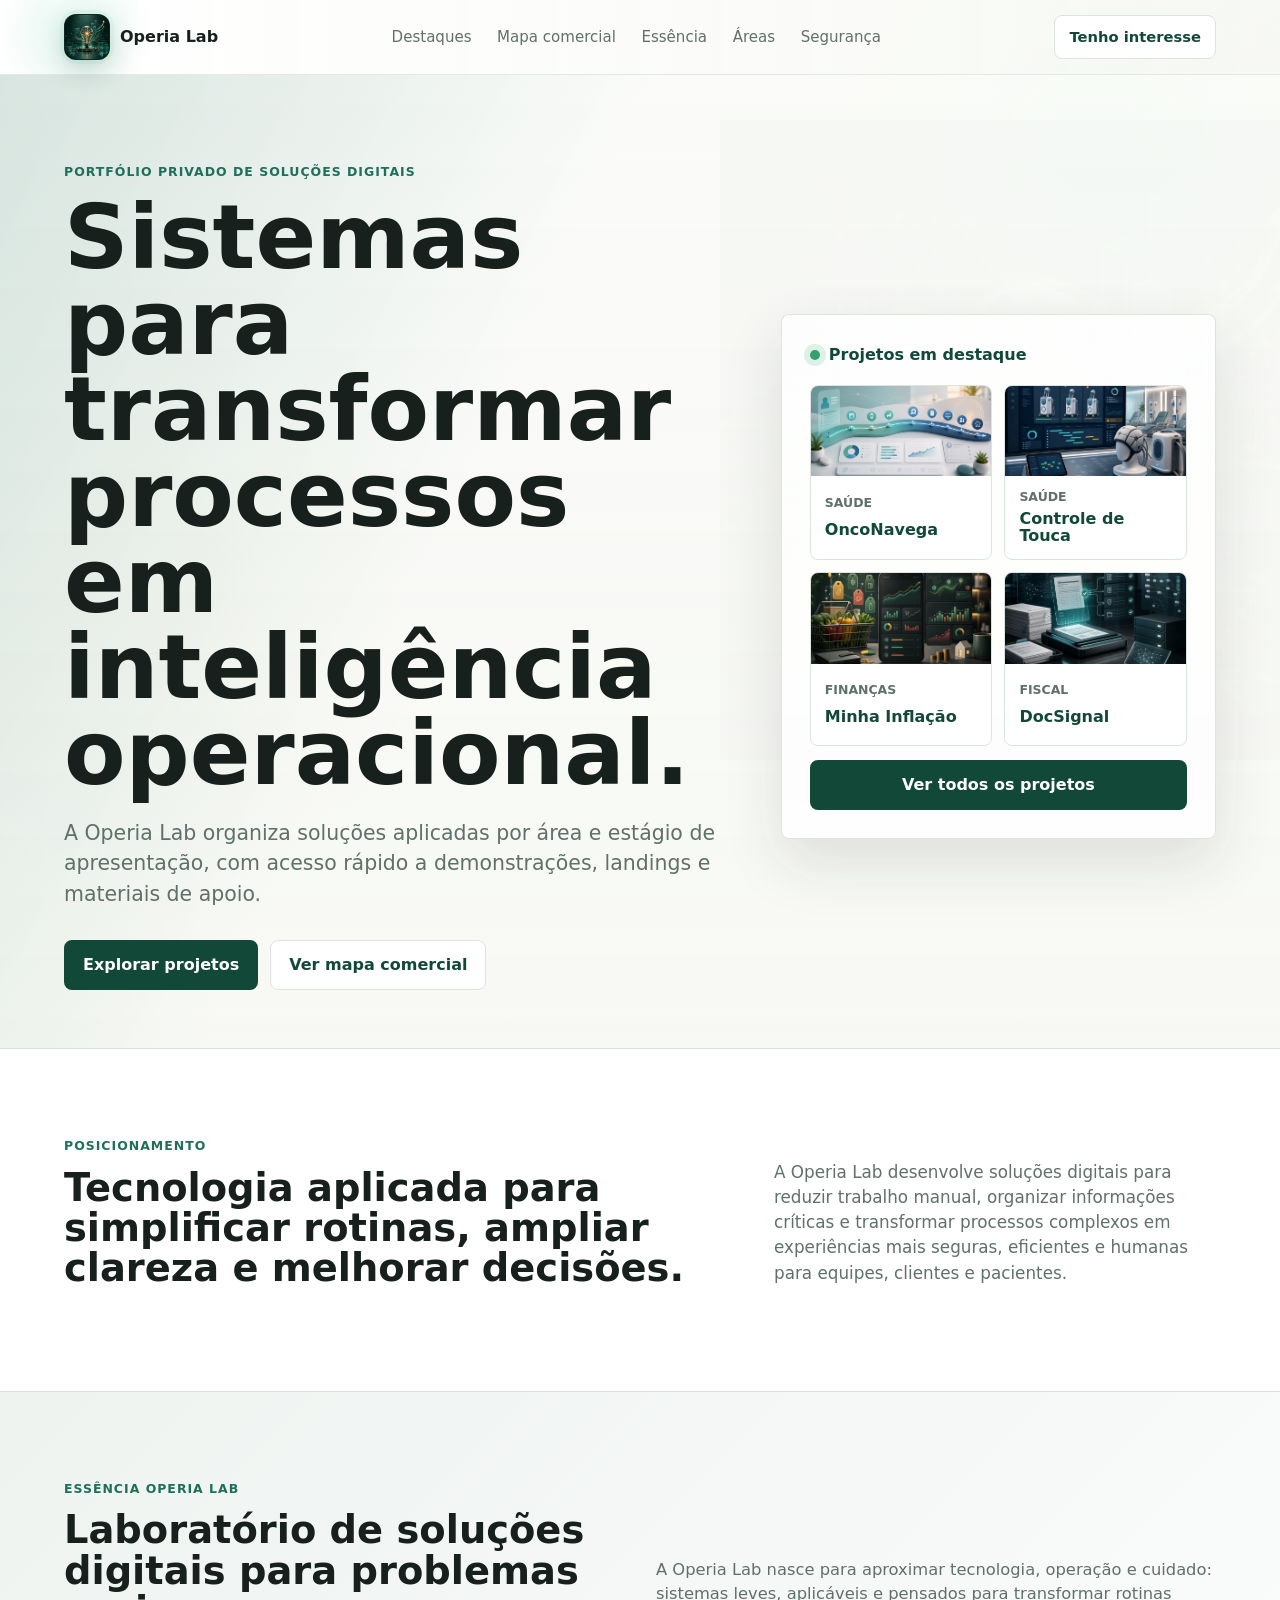
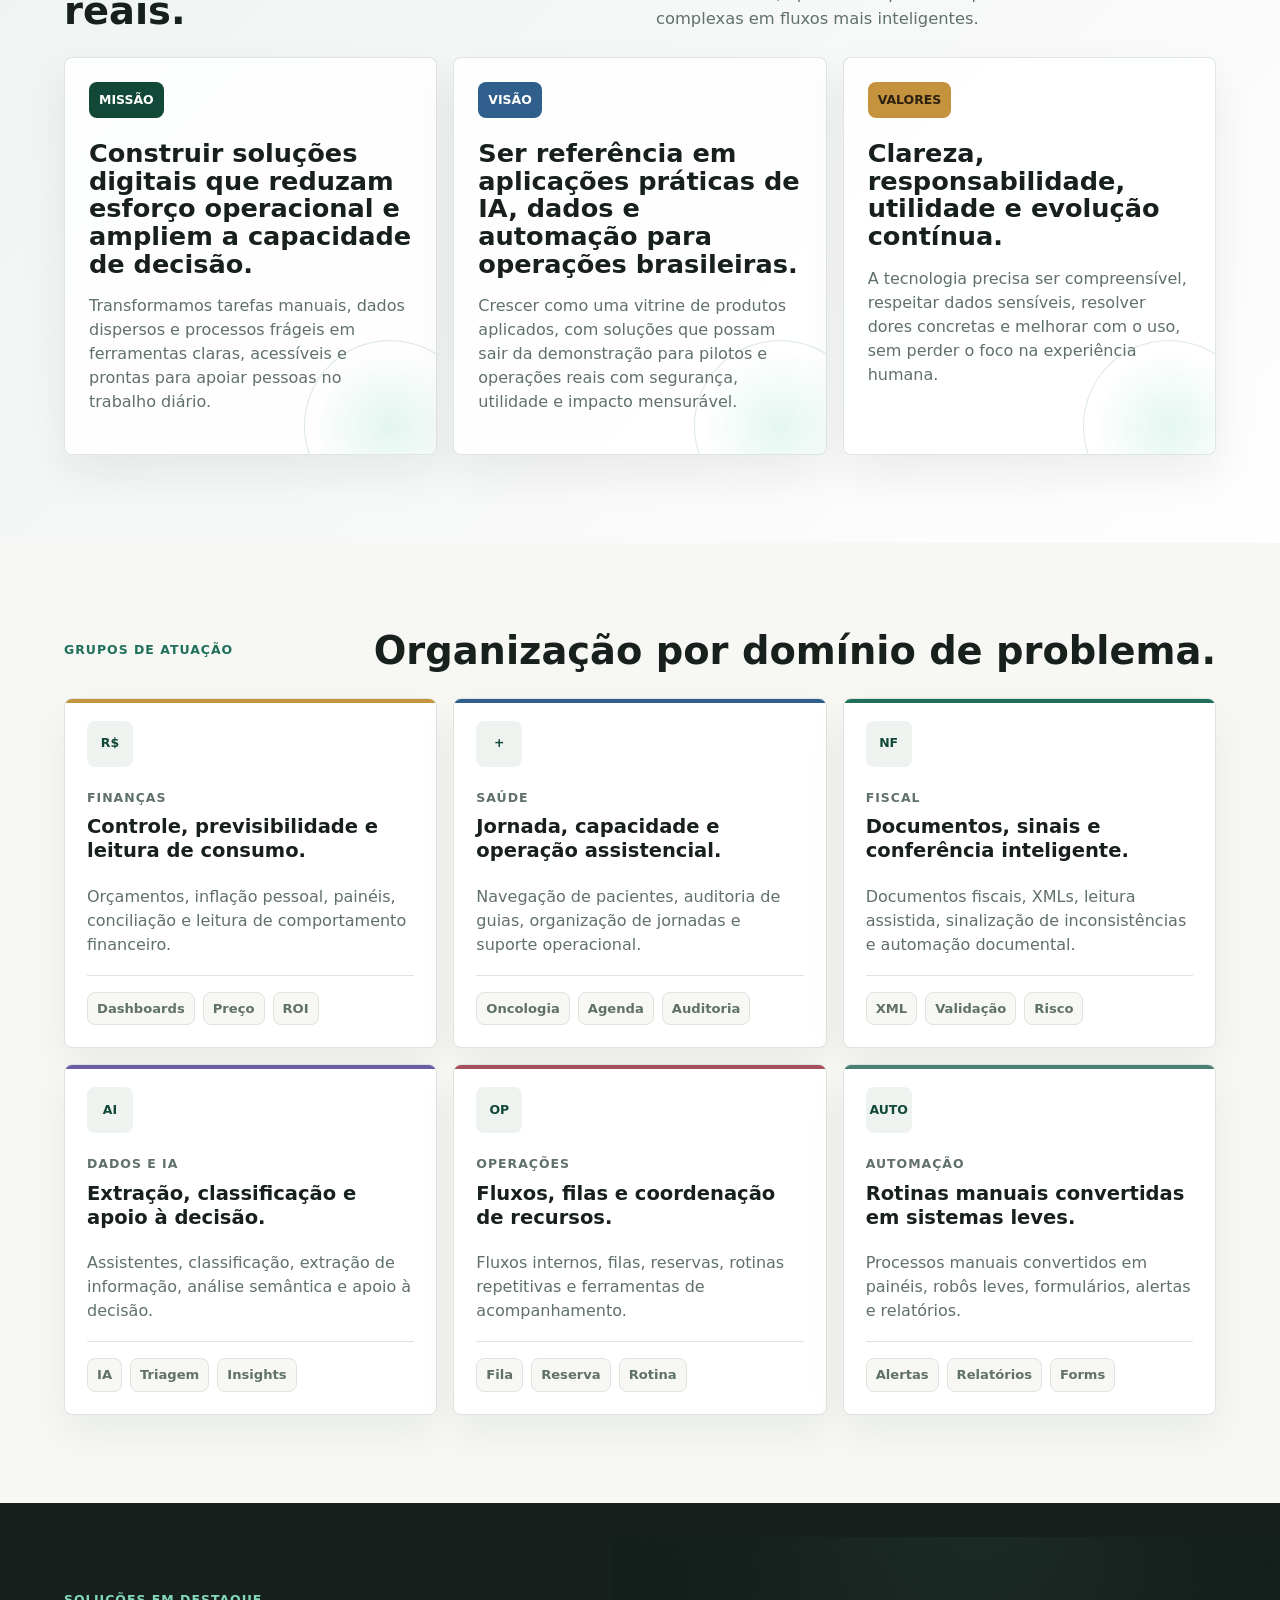
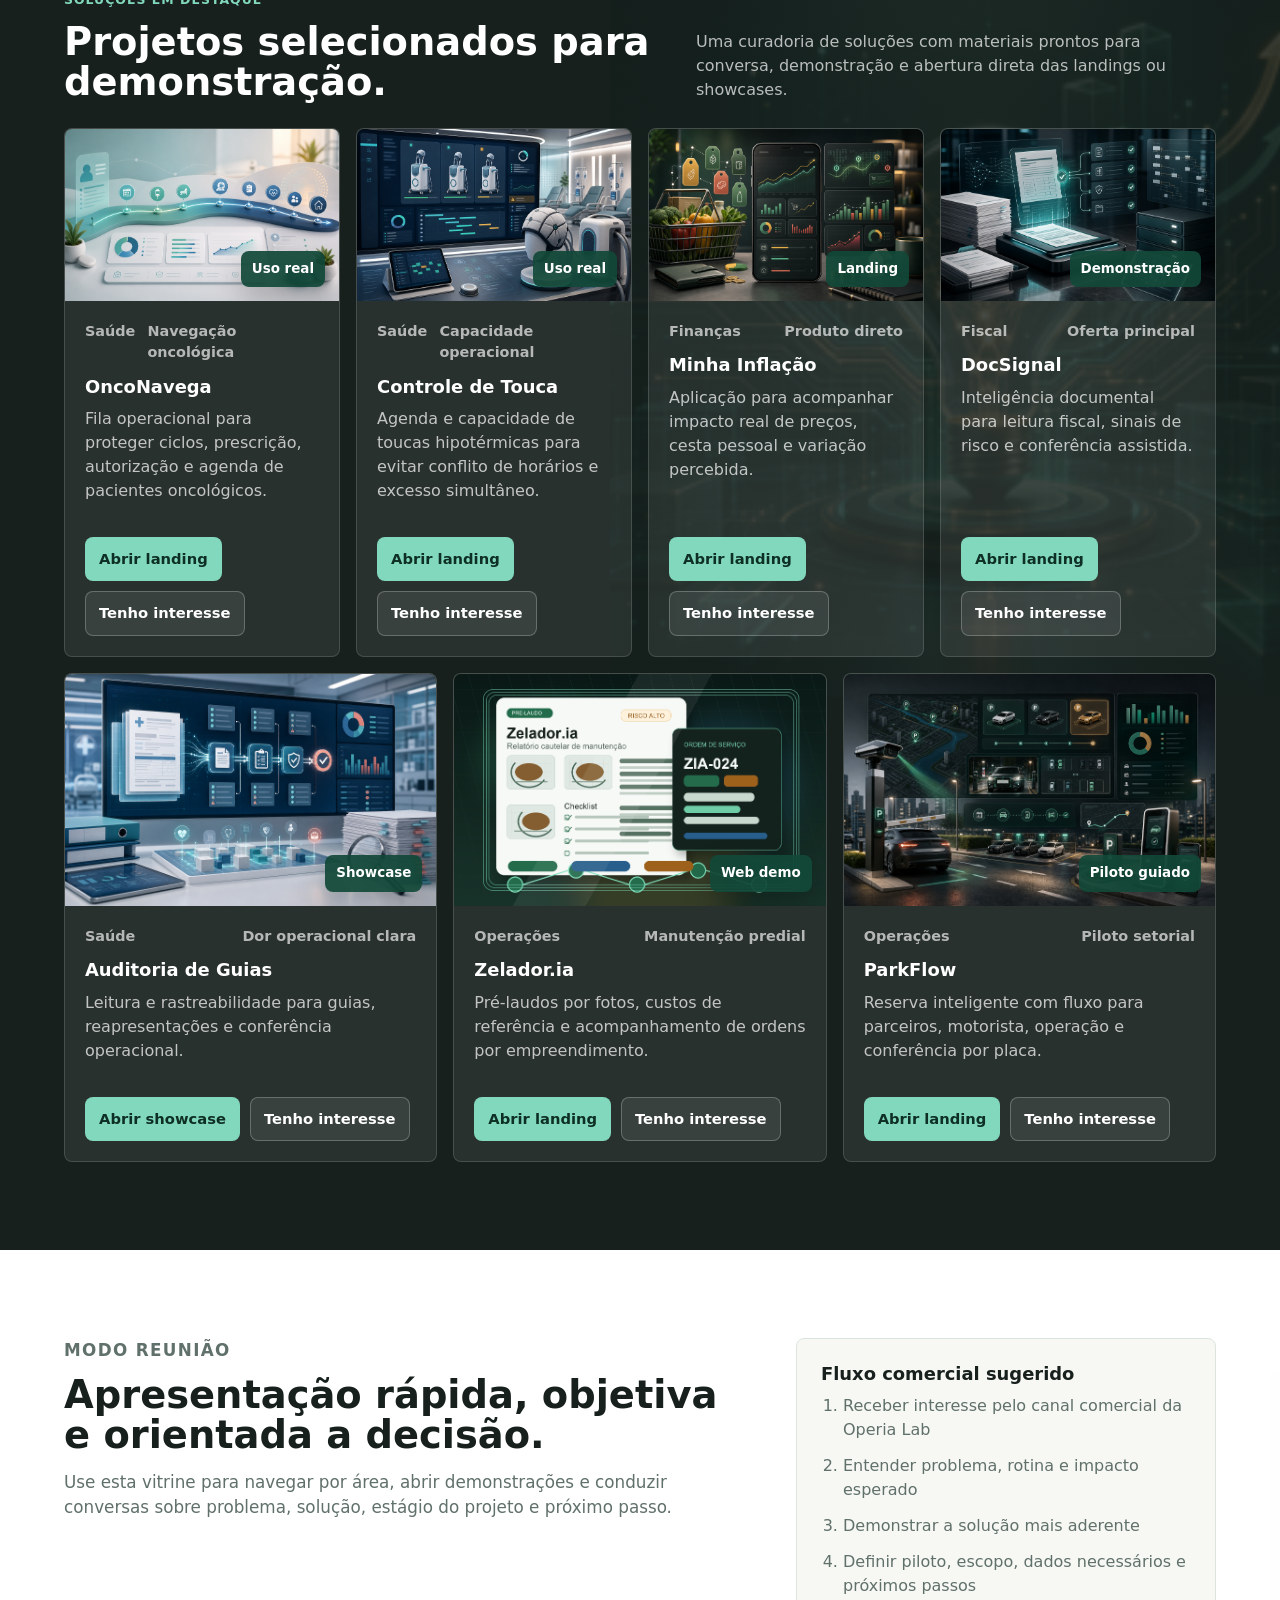
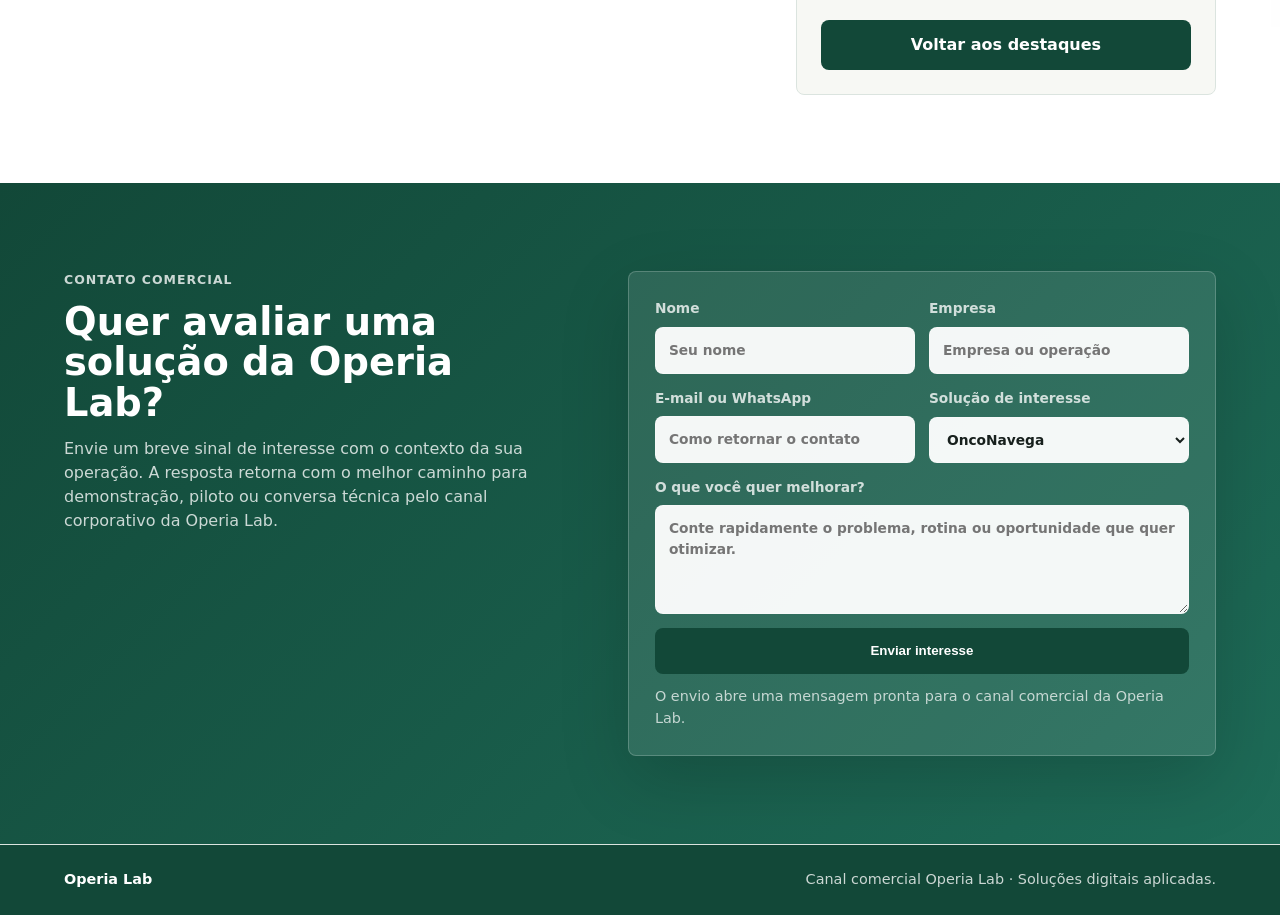
==== index.html @ 08da34cc "Adiciona mapa comercial de projetos" ====
<!doctype html>
<html lang="pt-BR">
  <head>
    <meta charset="utf-8">
    <meta name="viewport" content="width=device-width, initial-scale=1">
    <title>Operia Lab | Soluções digitais aplicadas</title>
    <meta
      name="description"
      content="Catálogo discreto de soluções digitais aplicadas a operações, dados, automação, finanças, saúde e fiscal."
    >
    <link rel="stylesheet" href="styles.css">
  </head>
  <body>
    <header class="site-header">
      <a class="brand" href="index.html#top" aria-label="Operia Lab">
        <span class="brand-mark">
          <img src="assets/operia-ai-lab-mark.png" alt="">
        </span>
        <span>Operia Lab</span>
      </a>
      <nav class="nav-links" aria-label="Navegação principal">
        <a href="index.html#vendaveis">Destaques</a>
        <a href="mapa-comercial.html">Mapa comercial</a>
        <a href="index.html#essencia">Essência</a>
        <a href="index.html#areas">Áreas</a>
        <a href="seguranca.html">Segurança</a>
      </nav>
      <a class="header-action" href="index.html#interesse">Tenho interesse</a>
    </header>

    <main id="top">
      <section class="hero">
        <div class="hero-copy">
          <p class="eyebrow">Portfólio privado de soluções digitais</p>
          <h1>Sistemas para transformar processos em inteligência operacional.</h1>
          <p class="hero-text">
            A Operia Lab organiza soluções aplicadas por área e estágio de apresentação,
            com acesso rápido a demonstrações, landings e materiais de apoio.
          </p>
          <div class="hero-actions">
            <a class="button primary" href="index.html#vendaveis">Explorar projetos</a>
            <a class="button secondary" href="mapa-comercial.html">Ver mapa comercial</a>
          </div>
        </div>

        <div class="hero-panel project-entry-panel" aria-label="Projetos em destaque">
          <div class="signal-card live">
            <span class="status-dot"></span>
            <span>Projetos em destaque</span>
          </div>
          <div class="hero-project-grid">
            <a class="hero-project-card" href="onconavega.html">
              <img src="assets/cover-navegacao.png" alt="">
              <span>Saúde</span>
              <strong>OncoNavega</strong>
            </a>
            <a class="hero-project-card" href="controle-touca.html">
              <img src="assets/cover-touca-paxman.png" alt="">
              <span>Saúde</span>
              <strong>Controle de Touca</strong>
            </a>
            <a class="hero-project-card" href="minha-inflacao/index.html">
              <img src="assets/cover-minha-inflacao.png" alt="">
              <span>Finanças</span>
              <strong>Minha Inflação</strong>
            </a>
            <a class="hero-project-card" href="docsignal/docsignal_landing.html">
              <img src="assets/cover-docsignal.png" alt="">
              <span>Fiscal</span>
              <strong>DocSignal</strong>
            </a>
          </div>
          <a class="button primary full hero-panel-action" href="index.html#vendaveis">Ver todos os projetos</a>
        </div>
      </section>

      <section class="section intro-band">
        <div>
          <p class="section-kicker">Posicionamento</p>
          <h2>Tecnologia aplicada para simplificar rotinas, ampliar clareza e melhorar decisões.</h2>
        </div>
        <p>
          A Operia Lab desenvolve soluções digitais para reduzir trabalho manual, organizar informações críticas
          e transformar processos complexos em experiências mais seguras, eficientes e humanas para equipes,
          clientes e pacientes.
        </p>
      </section>

      <section id="essencia" class="section essence-section">
        <div class="section-heading essence-heading">
          <div>
            <p class="section-kicker">Essência Operia Lab</p>
            <h2>Laboratório de soluções digitais para problemas reais.</h2>
          </div>
          <p>
            A Operia Lab nasce para aproximar tecnologia, operação e cuidado: sistemas leves,
            aplicáveis e pensados para transformar rotinas complexas em fluxos mais inteligentes.
          </p>
        </div>
        <div class="essence-grid">
          <article class="essence-card mission">
            <span>Missão</span>
            <h3>Construir soluções digitais que reduzam esforço operacional e ampliem a capacidade de decisão.</h3>
            <p>
              Transformamos tarefas manuais, dados dispersos e processos frágeis em ferramentas claras,
              acessíveis e prontas para apoiar pessoas no trabalho diário.
            </p>
          </article>
          <article class="essence-card vision">
            <span>Visão</span>
            <h3>Ser referência em aplicações práticas de IA, dados e automação para operações brasileiras.</h3>
            <p>
              Crescer como uma vitrine de produtos aplicados, com soluções que possam sair da demonstração
              para pilotos e operações reais com segurança, utilidade e impacto mensurável.
            </p>
          </article>
          <article class="essence-card values">
            <span>Valores</span>
            <h3>Clareza, responsabilidade, utilidade e evolução contínua.</h3>
            <p>
              A tecnologia precisa ser compreensível, respeitar dados sensíveis, resolver dores concretas
              e melhorar com o uso, sem perder o foco na experiência humana.
            </p>
          </article>
        </div>
      </section>

      <section id="areas" class="section">
        <div class="section-heading">
          <p class="section-kicker">Grupos de atuação</p>
          <h2>Organização por domínio de problema.</h2>
        </div>
        <div class="area-grid">
          <article class="area-card finance">
            <span class="area-icon">R$</span>
            <div class="area-copy">
              <p class="area-label">Finanças</p>
              <h3>Controle, previsibilidade e leitura de consumo.</h3>
            </div>
            <p>Orçamentos, inflação pessoal, painéis, conciliação e leitura de comportamento financeiro.</p>
            <div class="area-tags">
              <span>Dashboards</span>
              <span>Preço</span>
              <span>ROI</span>
            </div>
          </article>
          <article class="area-card health">
            <span class="area-icon">+</span>
            <div class="area-copy">
              <p class="area-label">Saúde</p>
              <h3>Jornada, capacidade e operação assistencial.</h3>
            </div>
            <p>Navegação de pacientes, auditoria de guias, organização de jornadas e suporte operacional.</p>
            <div class="area-tags">
              <span>Oncologia</span>
              <span>Agenda</span>
              <span>Auditoria</span>
            </div>
          </article>
          <article class="area-card fiscal">
            <span class="area-icon">NF</span>
            <div class="area-copy">
              <p class="area-label">Fiscal</p>
              <h3>Documentos, sinais e conferência inteligente.</h3>
            </div>
            <p>Documentos fiscais, XMLs, leitura assistida, sinalização de inconsistências e automação documental.</p>
            <div class="area-tags">
              <span>XML</span>
              <span>Validação</span>
              <span>Risco</span>
            </div>
          </article>
          <article class="area-card data">
            <span class="area-icon">AI</span>
            <div class="area-copy">
              <p class="area-label">Dados e IA</p>
              <h3>Extração, classificação e apoio à decisão.</h3>
            </div>
            <p>Assistentes, classificação, extração de informação, análise semântica e apoio à decisão.</p>
            <div class="area-tags">
              <span>IA</span>
              <span>Triagem</span>
              <span>Insights</span>
            </div>
          </article>
          <article class="area-card ops">
            <span class="area-icon">OP</span>
            <div class="area-copy">
              <p class="area-label">Operações</p>
              <h3>Fluxos, filas e coordenação de recursos.</h3>
            </div>
            <p>Fluxos internos, filas, reservas, rotinas repetitivas e ferramentas de acompanhamento.</p>
            <div class="area-tags">
              <span>Fila</span>
              <span>Reserva</span>
              <span>Rotina</span>
            </div>
          </article>
          <article class="area-card automation">
            <span class="area-icon">AUTO</span>
            <div class="area-copy">
              <p class="area-label">Automação</p>
              <h3>Rotinas manuais convertidas em sistemas leves.</h3>
            </div>
            <p>Processos manuais convertidos em painéis, robôs leves, formulários, alertas e relatórios.</p>
            <div class="area-tags">
              <span>Alertas</span>
              <span>Relatórios</span>
              <span>Forms</span>
            </div>
          </article>
        </div>
      </section>

      <section id="vendaveis" class="section sales-section">
        <div class="section-heading sales-heading">
          <div>
            <p class="section-kicker">Soluções em destaque</p>
            <h2>Projetos selecionados para demonstração.</h2>
          </div>
          <p>
            Uma curadoria de soluções com materiais prontos para conversa, demonstração
            e abertura direta das landings ou showcases.
          </p>
        </div>

        <div class="sales-grid">
          <article class="sales-card featured">
            <a class="sales-cover" href="onconavega.html">
              <img src="assets/cover-navegacao.png" alt="Capa tecnológica do projeto OncoNavega">
              <span class="status-badge">Uso real</span>
            </a>
            <div class="sales-body">
              <div class="card-meta">
                <span>Saúde</span>
                <span>Navegação oncológica</span>
              </div>
              <h3>OncoNavega</h3>
              <p>Fila operacional para proteger ciclos, prescrição, autorização e agenda de pacientes oncológicos.</p>
              <div class="sales-actions">
                <a class="button primary" href="onconavega.html">Abrir landing</a>
                <a class="button secondary" href="index.html#interesse" data-interest-link="OncoNavega">Tenho interesse</a>
              </div>
            </div>
          </article>

          <article class="sales-card featured">
            <a class="sales-cover" href="controle-touca.html">
              <img src="assets/cover-touca-paxman.png" alt="Capa tecnológica do controle de touca hipotérmica">
              <span class="status-badge">Uso real</span>
            </a>
            <div class="sales-body">
              <div class="card-meta">
                <span>Saúde</span>
                <span>Capacidade operacional</span>
              </div>
              <h3>Controle de Touca</h3>
              <p>Agenda e capacidade de toucas hipotérmicas para evitar conflito de horários e excesso simultâneo.</p>
              <div class="sales-actions">
                <a class="button primary" href="controle-touca.html">Abrir landing</a>
                <a class="button secondary" href="index.html#interesse" data-interest-link="Controle de Touca">Tenho interesse</a>
              </div>
            </div>
          </article>

          <article class="sales-card">
            <a class="sales-cover" href="minha-inflacao/index.html">
              <img src="assets/cover-minha-inflacao.png" alt="Capa tecnológica do projeto Minha Inflação">
              <span class="status-badge">Landing</span>
            </a>
            <div class="sales-body">
              <div class="card-meta">
                <span>Finanças</span>
                <span>Produto direto</span>
              </div>
              <h3>Minha Inflação</h3>
              <p>Aplicação para acompanhar impacto real de preços, cesta pessoal e variação percebida.</p>
              <div class="sales-actions">
                <a class="button primary" href="minha-inflacao/index.html">Abrir landing</a>
                <a class="button secondary" href="index.html#interesse" data-interest-link="Minha Inflação">Tenho interesse</a>
              </div>
            </div>
          </article>

          <article class="sales-card">
            <a class="sales-cover" href="docsignal/docsignal_landing.html">
              <img src="assets/cover-docsignal.png" alt="Capa tecnológica do projeto DocSignal">
              <span class="status-badge">Demonstração</span>
            </a>
            <div class="sales-body">
              <div class="card-meta">
                <span>Fiscal</span>
                <span>Oferta principal</span>
              </div>
              <h3>DocSignal</h3>
              <p>Inteligência documental para leitura fiscal, sinais de risco e conferência assistida.</p>
              <div class="sales-actions">
                <a class="button primary" href="docsignal/docsignal_landing.html">Abrir landing</a>
                <a class="button secondary" href="index.html#interesse" data-interest-link="DocSignal">Tenho interesse</a>
              </div>
            </div>
          </article>

          <article class="sales-card">
            <a class="sales-cover" href="auditoria-guias/index.html">
              <img src="assets/cover-auditoria.png" alt="Capa tecnológica do projeto Auditoria de Guias">
              <span class="status-badge">Showcase</span>
            </a>
            <div class="sales-body">
              <div class="card-meta">
                <span>Saúde</span>
                <span>Dor operacional clara</span>
              </div>
              <h3>Auditoria de Guias</h3>
              <p>Leitura e rastreabilidade para guias, reapresentações e conferência operacional.</p>
              <div class="sales-actions">
                <a class="button primary" href="auditoria-guias/index.html">Abrir showcase</a>
                <a class="button secondary" href="index.html#interesse" data-interest-link="Auditoria de Guias">Tenho interesse</a>
              </div>
            </div>
          </article>

          <article class="sales-card">
            <a class="sales-cover" href="zelador-ia/index.html">
              <img src="assets/cover-zelador-ia.png" alt="Capa tecnológica do projeto Zelador.ia">
              <span class="status-badge">Web demo</span>
            </a>
            <div class="sales-body">
              <div class="card-meta">
                <span>Operações</span>
                <span>Manutenção predial</span>
              </div>
              <h3>Zelador.ia</h3>
              <p>Pré-laudos por fotos, custos de referência e acompanhamento de ordens por empreendimento.</p>
              <div class="sales-actions">
                <a class="button primary" href="zelador-ia/index.html">Abrir landing</a>
                <a class="button secondary" href="index.html#interesse" data-interest-link="Zelador.ia">Tenho interesse</a>
              </div>
            </div>
          </article>

          <article class="sales-card">
            <a class="sales-cover" href="parkflow/parkflow_home.html">
              <img src="assets/cover-parkflow.png" alt="Capa tecnológica do projeto ParkFlow">
              <span class="status-badge">Piloto guiado</span>
            </a>
            <div class="sales-body">
              <div class="card-meta">
                <span>Operações</span>
                <span>Piloto setorial</span>
              </div>
              <h3>ParkFlow</h3>
              <p>Reserva inteligente com fluxo para parceiros, motorista, operação e conferência por placa.</p>
              <div class="sales-actions">
                <a class="button primary" href="parkflow/parkflow_home.html">Abrir landing</a>
                <a class="button secondary" href="index.html#interesse" data-interest-link="ParkFlow">Tenho interesse</a>
              </div>
            </div>
          </article>

        </div>
      </section>

      <section id="reuniao" class="section meeting-section">
        <div class="meeting-copy">
          <p class="section-kicker">Modo reunião</p>
          <h2>Apresentação rápida, objetiva e orientada a decisão.</h2>
          <p>
            Use esta vitrine para navegar por área, abrir demonstrações e conduzir conversas sobre problema,
            solução, estágio do projeto e próximo passo.
          </p>
        </div>
        <div class="meeting-panel">
          <h3>Fluxo comercial sugerido</h3>
          <ol>
            <li>Receber interesse pelo canal comercial da Operia Lab</li>
            <li>Entender problema, rotina e impacto esperado</li>
            <li>Demonstrar a solução mais aderente</li>
            <li>Definir piloto, escopo, dados necessários e próximos passos</li>
          </ol>
          <a class="button primary full" href="index.html#vendaveis">
            Voltar aos destaques
          </a>
        </div>
      </section>

      <section id="interesse" class="section interest-section">
        <div class="interest-copy">
          <p class="section-kicker">Contato comercial</p>
          <h2>Quer avaliar uma solução da Operia Lab?</h2>
          <p>
            Envie um breve sinal de interesse com o contexto da sua operação. A resposta retorna com o melhor caminho
            para demonstração, piloto ou conversa técnica pelo canal corporativo da Operia Lab.
          </p>
        </div>
        <form class="interest-form" id="interestForm">
          <label>
            Nome
            <input type="text" name="name" autocomplete="name" placeholder="Seu nome" required>
          </label>
          <label>
            Empresa
            <input type="text" name="company" autocomplete="organization" placeholder="Empresa ou operação">
          </label>
          <label>
            E-mail ou WhatsApp
            <input type="text" name="contact" autocomplete="email" placeholder="Como retornar o contato" required>
          </label>
          <label>
            Solução de interesse
            <select name="solution" id="interestSolution">
              <option>OncoNavega</option>
              <option>Controle de Touca</option>
              <option>Minha Inflação</option>
              <option>DocSignal</option>
              <option>Auditoria de Guias</option>
              <option>Zelador.ia</option>
              <option>ParkFlow</option>
              <option>Quero entender o portfólio</option>
            </select>
          </label>
          <label class="full-field">
            O que você quer melhorar?
            <textarea name="message" rows="4" placeholder="Conte rapidamente o problema, rotina ou oportunidade que quer otimizar."></textarea>
          </label>
          <button class="button primary full" type="submit">Enviar interesse</button>
          <p class="form-note" id="interestStatus">O envio abre uma mensagem pronta para o canal comercial da Operia Lab.</p>
        </form>
      </section>
    </main>

    <footer class="site-footer">
      <span>Operia Lab</span>
      <span>Canal comercial Operia Lab · Soluções digitais aplicadas.</span>
    </footer>

    <script src="app.js"></script>
  </body>
</html>
---- styles.css ----
:root {
  color-scheme: light;
  --ink: #17201d;
  --muted: #60706a;
  --line: #dbe4df;
  --paper: #f7f8f4;
  --white: #ffffff;
  --mist: #eef3f0;
  --green: #1f6f5b;
  --green-dark: #124838;
  --gold: #c5923d;
  --blue: #315f8d;
  --rose: #a5505a;
  --shadow: 0 24px 60px rgba(23, 32, 29, 0.12);
}

* {
  box-sizing: border-box;
}

html {
  scroll-behavior: smooth;
}

body {
  margin: 0;
  background:
    linear-gradient(rgba(247, 248, 244, 0.9), rgba(247, 248, 244, 0.93)),
    url("assets/operia-ai-lab-mark.png") top 120px right -80px / min(56vw, 640px) auto no-repeat fixed,
    var(--paper);
  color: var(--ink);
  font-family: Inter, ui-sans-serif, system-ui, -apple-system, BlinkMacSystemFont, "Segoe UI", sans-serif;
  line-height: 1.5;
}

body::before {
  position: fixed;
  inset: 0;
  z-index: -1;
  pointer-events: none;
  background:
    radial-gradient(circle at 86% 18%, rgba(130, 216, 189, 0.2), transparent 260px),
    radial-gradient(circle at 12% 68%, rgba(197, 146, 61, 0.12), transparent 280px);
  content: "";
}

a {
  color: inherit;
  text-decoration: none;
}

img {
  display: block;
  max-width: 100%;
}

.site-header {
  position: sticky;
  top: 0;
  z-index: 10;
  display: flex;
  align-items: center;
  justify-content: space-between;
  gap: 20px;
  min-height: 72px;
  padding: 14px clamp(18px, 5vw, 64px);
  border-bottom: 1px solid rgba(219, 228, 223, 0.78);
  background:
    radial-gradient(circle at 74px 34px, rgba(130, 216, 189, 0.22), transparent 78px),
    linear-gradient(90deg, rgba(255, 255, 255, 0.96), rgba(247, 248, 244, 0.9));
  backdrop-filter: blur(18px);
}

.brand {
  display: inline-flex;
  align-items: center;
  gap: 10px;
  font-weight: 800;
  letter-spacing: 0;
}

.brand-mark {
  display: grid;
  width: 46px;
  height: 46px;
  overflow: hidden;
  place-items: center;
  border: 1px solid rgba(31, 111, 91, 0.22);
  border-radius: 12px;
  background: #0d1513;
  box-shadow: 0 10px 26px rgba(18, 72, 56, 0.2), 0 0 0 4px rgba(130, 216, 189, 0.12);
}

.brand-mark img {
  width: 100%;
  height: 100%;
  object-fit: cover;
}

.nav-links {
  display: flex;
  align-items: center;
  gap: clamp(14px, 2vw, 26px);
  color: var(--muted);
  font-size: 0.94rem;
}

.nav-links a:hover,
.header-action:hover,
.card-footer a:hover,
.sales-actions a:hover {
  color: var(--green);
}

.header-action {
  padding: 10px 14px;
  border: 1px solid var(--line);
  border-radius: 8px;
  background: var(--white);
  color: var(--green-dark);
  font-size: 0.92rem;
  font-weight: 700;
}

.hero {
  display: grid;
  grid-template-columns: minmax(0, 1.08fr) minmax(320px, 0.72fr);
  gap: clamp(28px, 5vw, 72px);
  align-items: center;
  min-height: calc(100vh - 72px);
  padding: clamp(46px, 8vw, 88px) clamp(18px, 5vw, 64px) clamp(34px, 5vw, 58px);
  background:
    linear-gradient(115deg, rgba(31, 111, 91, 0.16), transparent 38%),
    linear-gradient(180deg, rgba(251, 252, 249, 0.84) 0%, rgba(247, 248, 244, 0.9) 100%);
}

.eyebrow,
.section-kicker {
  margin: 0 0 12px;
  color: var(--green);
  font-size: 0.78rem;
  font-weight: 850;
  letter-spacing: 0.08em;
  text-transform: uppercase;
}

h1,
h2,
h3,
p {
  margin-top: 0;
}

h1 {
  max-width: 920px;
  margin-bottom: 22px;
  font-size: clamp(2.8rem, 7vw, 6.4rem);
  line-height: 0.96;
  letter-spacing: 0;
}

h2 {
  margin-bottom: 14px;
  font-size: clamp(1.75rem, 3vw, 3.1rem);
  line-height: 1.05;
  letter-spacing: 0;
}

h3 {
  margin-bottom: 10px;
  font-size: 1.12rem;
  line-height: 1.2;
}

.hero-text {
  max-width: 720px;
  color: var(--muted);
  font-size: clamp(1.05rem, 1.6vw, 1.35rem);
}

.hero-actions {
  display: flex;
  flex-wrap: wrap;
  gap: 12px;
  margin-top: 30px;
}

.button {
  display: inline-flex;
  align-items: center;
  justify-content: center;
  min-height: 46px;
  padding: 12px 18px;
  border-radius: 8px;
  border: 1px solid transparent;
  font-weight: 800;
}

.button.primary {
  background: var(--green-dark);
  color: var(--white);
}

.button.secondary {
  border-color: var(--line);
  background: var(--white);
  color: var(--green-dark);
}

.button.full {
  width: 100%;
}

.hero-panel {
  padding: clamp(18px, 3vw, 28px);
  border: 1px solid rgba(219, 228, 223, 0.95);
  border-radius: 8px;
  background: rgba(255, 255, 255, 0.78);
  box-shadow: var(--shadow);
}

.signal-card {
  display: flex;
  align-items: center;
  gap: 9px;
  margin-bottom: 18px;
  color: var(--green-dark);
  font-weight: 800;
}

.status-dot {
  width: 10px;
  height: 10px;
  border-radius: 999px;
  background: #32a06f;
  box-shadow: 0 0 0 6px rgba(50, 160, 111, 0.16);
}

.metric-grid {
  display: grid;
  grid-template-columns: repeat(2, minmax(0, 1fr));
  gap: 12px;
}

.hero-project-grid {
  display: grid;
  grid-template-columns: repeat(2, minmax(0, 1fr));
  gap: 12px;
}

.hero-project-card {
  display: grid;
  overflow: hidden;
  min-height: 174px;
  border: 1px solid var(--line);
  border-radius: 8px;
  background: var(--white);
  transition: transform 180ms ease, box-shadow 180ms ease;
}

.hero-project-card:hover {
  transform: translateY(-2px);
  box-shadow: 0 16px 34px rgba(23, 32, 29, 0.12);
}

.hero-project-card img {
  width: 100%;
  aspect-ratio: 16 / 8;
  object-fit: cover;
}

.hero-project-card span {
  margin: 12px 14px 3px;
  color: var(--muted);
  font-size: 0.78rem;
  font-weight: 850;
  text-transform: uppercase;
}

.hero-project-card strong {
  margin: 0 14px 14px;
  color: var(--green-dark);
  font-size: 1rem;
  line-height: 1.12;
}

.hero-panel-action {
  margin-top: 14px;
}

.metric-grid article {
  min-height: 118px;
  padding: 18px;
  border: 1px solid var(--line);
  border-radius: 8px;
  background: var(--white);
}

.metric-grid strong {
  display: block;
  margin-bottom: 8px;
  color: var(--green-dark);
  font-size: 2rem;
  line-height: 1;
}

.metric-grid span,
.workflow span,
.card-meta,
.card-footer,
.site-footer {
  color: var(--muted);
  font-size: 0.9rem;
}

.workflow {
  display: grid;
  grid-template-columns: repeat(4, minmax(0, 1fr));
  gap: 8px;
  margin-top: 18px;
}

.workflow span {
  display: grid;
  min-height: 44px;
  place-items: center;
  border-radius: 8px;
  background: var(--mist);
  text-align: center;
  font-weight: 750;
}

.section {
  padding: clamp(48px, 7vw, 88px) clamp(18px, 5vw, 64px);
}

.intro-band {
  display: grid;
  grid-template-columns: minmax(0, 0.95fr) minmax(280px, 0.65fr);
  gap: clamp(22px, 5vw, 64px);
  align-items: end;
  border-top: 1px solid var(--line);
  border-bottom: 1px solid var(--line);
  background: rgba(255, 255, 255, 0.92);
}

.intro-band p:last-child,
.meeting-copy p {
  color: var(--muted);
  font-size: 1.05rem;
}

.essence-section {
  background:
    linear-gradient(135deg, rgba(238, 243, 240, 0.94), rgba(255, 255, 255, 0.94)),
    var(--mist);
}

.essence-heading {
  align-items: start;
}

.essence-heading p:last-child {
  max-width: 560px;
  margin-bottom: 0;
  color: var(--muted);
  font-size: 1.02rem;
}

.essence-grid {
  display: grid;
  grid-template-columns: repeat(3, minmax(0, 1fr));
  gap: 16px;
}

.essence-card {
  position: relative;
  min-height: 330px;
  overflow: hidden;
  padding: 24px;
  border: 1px solid rgba(219, 228, 223, 0.9);
  border-radius: 8px;
  background: rgba(255, 255, 255, 0.86);
  box-shadow: 0 18px 44px rgba(23, 32, 29, 0.07);
}

.essence-card::after {
  position: absolute;
  right: -40px;
  bottom: -58px;
  width: 170px;
  height: 170px;
  border: 1px solid rgba(31, 111, 91, 0.16);
  border-radius: 999px;
  background: radial-gradient(circle, rgba(130, 216, 189, 0.22), transparent 62%);
  content: "";
}

.essence-card span {
  display: inline-flex;
  min-height: 36px;
  align-items: center;
  margin-bottom: 22px;
  padding: 7px 10px;
  border-radius: 8px;
  background: var(--green-dark);
  color: var(--white);
  font-size: 0.78rem;
  font-weight: 900;
  text-transform: uppercase;
}

.essence-card h3 {
  position: relative;
  z-index: 1;
  margin-bottom: 16px;
  font-size: clamp(1.25rem, 2vw, 1.65rem);
  line-height: 1.08;
}

.essence-card p {
  position: relative;
  z-index: 1;
  color: var(--muted);
}

.essence-card.vision span {
  background: var(--blue);
}

.essence-card.values span {
  background: var(--gold);
  color: #2d2111;
}

.section-heading {
  display: flex;
  align-items: end;
  justify-content: space-between;
  gap: 24px;
  margin-bottom: 26px;
}

.section-heading h2 {
  margin-bottom: 0;
}

.area-grid,
.solution-grid {
  display: grid;
  grid-template-columns: repeat(3, minmax(0, 1fr));
  gap: 16px;
}

.area-card {
  position: relative;
  display: flex;
  min-height: 284px;
  overflow: hidden;
  padding: 22px;
  border: 1px solid var(--line);
  border-radius: 8px;
  background: var(--white);
  flex-direction: column;
  box-shadow: 0 18px 42px rgba(23, 32, 29, 0.06);
}

.area-card::before {
  position: absolute;
  inset: 0 0 auto;
  height: 4px;
  background: var(--green-dark);
  content: "";
}

.area-card.finance::before {
  background: var(--gold);
}

.area-card.health::before {
  background: var(--blue);
}

.area-card.fiscal::before {
  background: var(--green);
}

.area-card.data::before {
  background: #6b5ca5;
}

.area-card.ops::before {
  background: var(--rose);
}

.area-card.automation::before {
  background: #4b7f73;
}

.area-icon {
  display: grid;
  width: 46px;
  height: 46px;
  margin-bottom: 22px;
  place-items: center;
  border-radius: 8px;
  background: var(--mist);
  color: var(--green-dark);
  font-size: 0.78rem;
  font-weight: 900;
}

.area-copy {
  min-height: 96px;
}

.area-label {
  margin-bottom: 8px;
  color: var(--green);
  font-size: 0.78rem;
  font-weight: 900;
  letter-spacing: 0.08em;
  text-transform: uppercase;
}

.area-card h3 {
  max-width: 320px;
  font-size: 1.22rem;
}

.area-grid p,
.solution-body p {
  color: var(--muted);
}

.area-card > p {
  margin-bottom: 18px;
}

.area-tags {
  display: flex;
  flex-wrap: wrap;
  gap: 8px;
  margin-top: auto;
  padding-top: 16px;
  border-top: 1px solid var(--line);
}

.area-tags span {
  display: inline-flex;
  min-height: 30px;
  align-items: center;
  padding: 6px 9px;
  border: 1px solid var(--line);
  border-radius: 8px;
  background: var(--paper);
  color: var(--muted);
  font-size: 0.82rem;
  font-weight: 800;
}

.solutions-section {
  background: #eef2ef;
}

.sales-section {
  background:
    linear-gradient(rgba(23, 32, 29, 0.86), rgba(23, 32, 29, 0.92)),
    url("assets/operia-ai-lab-mark.png") top 34px right -90px / min(72vw, 760px) auto no-repeat,
    var(--ink);
  color: var(--white);
}

.sales-heading {
  align-items: end;
}

.sales-heading p:last-child {
  max-width: 520px;
  margin-bottom: 0;
  color: rgba(255, 255, 255, 0.7);
}

.sales-section .section-kicker {
  color: #82d8bd;
}

.sales-grid {
  display: grid;
  grid-template-columns: repeat(12, minmax(0, 1fr));
  gap: 16px;
}

.sales-card {
  display: flex;
  min-height: 100%;
  overflow: hidden;
  border: 1px solid rgba(255, 255, 255, 0.14);
  border-radius: 8px;
  background: rgba(255, 255, 255, 0.08);
  flex-direction: column;
}

.sales-card.featured {
  grid-column: span 3;
}

.sales-card:not(.featured) {
  grid-column: span 3;
}

.sales-card:nth-child(n + 5) {
  grid-column: span 4;
}

.sales-cover {
  position: relative;
  display: block;
  overflow: hidden;
  background: #0d1513;
}

.sales-cover img {
  width: 100%;
  aspect-ratio: 16 / 10;
  object-fit: cover;
  transition: transform 220ms ease, opacity 220ms ease;
}

.sales-card:hover .sales-cover img {
  opacity: 0.88;
  transform: scale(1.03);
}

.status-badge {
  position: absolute;
  right: 14px;
  bottom: 14px;
  display: inline-flex;
  min-height: 36px;
  align-items: center;
  padding: 8px 11px;
  border-radius: 8px;
  background: rgba(18, 72, 56, 0.92);
  color: var(--white);
  font-size: 0.84rem;
  font-weight: 900;
  box-shadow: 0 12px 28px rgba(0, 0, 0, 0.22);
}

.sales-body {
  display: flex;
  flex: 1;
  padding: 20px;
  flex-direction: column;
}

.sales-body h3 {
  color: var(--white);
}

.sales-body p {
  color: rgba(255, 255, 255, 0.72);
}

.sales-section .card-meta {
  color: rgba(255, 255, 255, 0.66);
}

.sales-actions {
  display: flex;
  flex-wrap: wrap;
  gap: 10px;
  margin-top: auto;
  padding-top: 18px;
}

.sales-actions .button {
  min-height: 42px;
  padding: 10px 13px;
  font-size: 0.92rem;
}

.sales-actions .button.primary {
  background: #82d8bd;
  color: #0d2f24;
}

.sales-actions .button.secondary {
  border-color: rgba(255, 255, 255, 0.24);
  background: rgba(255, 255, 255, 0.08);
  color: var(--white);
}

.filters {
  display: flex;
  flex-wrap: wrap;
  justify-content: flex-end;
  gap: 8px;
}

.filter-button {
  min-height: 38px;
  padding: 8px 12px;
  border: 1px solid var(--line);
  border-radius: 8px;
  background: var(--white);
  color: var(--muted);
  cursor: pointer;
  font: inherit;
  font-size: 0.9rem;
  font-weight: 800;
}

.filter-button.active {
  border-color: var(--green-dark);
  background: var(--green-dark);
  color: var(--white);
}

.solution-card {
  display: flex;
  min-height: 100%;
  overflow: hidden;
  border: 1px solid var(--line);
  border-radius: 8px;
  background: var(--white);
  flex-direction: column;
  box-shadow: 0 14px 38px rgba(23, 32, 29, 0.07);
}

.solution-card[hidden] {
  display: none;
}

.solution-card img,
.text-visual {
  width: 100%;
  aspect-ratio: 16 / 10;
  object-fit: cover;
  border-bottom: 1px solid var(--line);
}

.solution-body {
  display: flex;
  flex: 1;
  padding: 20px;
  flex-direction: column;
}

.card-meta,
.card-footer {
  display: flex;
  justify-content: space-between;
  gap: 12px;
}

.card-meta {
  margin-bottom: 12px;
  font-weight: 850;
}

.card-footer {
  align-items: center;
  margin-top: auto;
  padding-top: 18px;
  border-top: 1px solid var(--line);
}

.card-footer a {
  color: var(--green-dark);
  font-weight: 850;
}

.text-visual {
  display: flex;
  padding: 24px;
  color: var(--white);
  flex-direction: column;
  justify-content: space-between;
}

.text-visual span {
  font-size: 0.9rem;
  font-weight: 850;
  text-transform: uppercase;
}

.text-visual strong {
  font-size: clamp(2rem, 4vw, 4rem);
  line-height: 0.94;
}

.text-visual.health {
  background: linear-gradient(135deg, var(--blue), #58a79d);
}

.text-visual.care {
  background: linear-gradient(135deg, var(--rose), #e0a15f);
}

.text-visual.ops {
  background: linear-gradient(135deg, var(--green-dark), var(--gold));
}

.meeting-section {
  display: grid;
  grid-template-columns: minmax(0, 1fr) minmax(300px, 420px);
  gap: clamp(28px, 5vw, 68px);
  align-items: start;
  background: rgba(255, 255, 255, 0.92);
}

.meeting-panel {
  padding: 24px;
  border: 1px solid var(--line);
  border-radius: 8px;
  background: var(--paper);
}

.meeting-panel ol {
  display: grid;
  gap: 12px;
  margin: 0 0 22px;
  padding-left: 22px;
  color: var(--muted);
}

.interest-section {
  display: grid;
  grid-template-columns: minmax(0, 0.85fr) minmax(320px, 1fr);
  gap: clamp(28px, 5vw, 68px);
  align-items: start;
  background:
    linear-gradient(135deg, rgba(18, 72, 56, 0.94), rgba(31, 111, 91, 0.9)),
    var(--green-dark);
  color: var(--white);
}

.interest-copy .section-kicker,
.interest-copy p {
  color: rgba(255, 255, 255, 0.78);
}

.interest-copy h2 {
  max-width: 720px;
}

.interest-form {
  display: grid;
  grid-template-columns: repeat(2, minmax(0, 1fr));
  gap: 14px;
  padding: clamp(18px, 3vw, 26px);
  border: 1px solid rgba(255, 255, 255, 0.2);
  border-radius: 8px;
  background: rgba(255, 255, 255, 0.1);
  box-shadow: 0 24px 70px rgba(0, 0, 0, 0.16);
}

.interest-form label {
  display: grid;
  gap: 8px;
  color: rgba(255, 255, 255, 0.78);
  font-size: 0.86rem;
  font-weight: 800;
}

.interest-form input,
.interest-form select,
.interest-form textarea {
  width: 100%;
  min-height: 46px;
  border: 1px solid rgba(255, 255, 255, 0.22);
  border-radius: 8px;
  background: rgba(255, 255, 255, 0.95);
  color: var(--ink);
  font: inherit;
  font-weight: 650;
  padding: 12px 13px;
}

.interest-form textarea {
  resize: vertical;
}

.interest-form input:focus,
.interest-form select:focus,
.interest-form textarea:focus {
  outline: 3px solid rgba(197, 146, 61, 0.34);
  border-color: rgba(197, 146, 61, 0.72);
}

.interest-form .full-field,
.interest-form .button,
.form-note {
  grid-column: 1 / -1;
}

.form-note {
  margin: -2px 0 0;
  color: rgba(255, 255, 255, 0.72);
  font-size: 0.9rem;
}

.commercial-hero {
  display: grid;
  grid-template-columns: minmax(0, 1fr) minmax(300px, 0.54fr);
  gap: clamp(28px, 5vw, 68px);
  align-items: center;
  min-height: calc(100vh - 72px);
  padding: clamp(46px, 8vw, 88px) clamp(18px, 5vw, 64px);
  background:
    linear-gradient(115deg, rgba(49, 95, 141, 0.14), transparent 42%),
    linear-gradient(180deg, rgba(251, 252, 249, 0.88) 0%, rgba(247, 248, 244, 0.94) 100%);
}

.commercial-summary {
  display: grid;
  gap: 12px;
}

.commercial-summary article {
  min-height: 132px;
  padding: 22px;
  border: 1px solid var(--line);
  border-radius: 8px;
  background: rgba(255, 255, 255, 0.84);
  box-shadow: 0 18px 42px rgba(23, 32, 29, 0.08);
}

.commercial-summary strong {
  display: block;
  margin-bottom: 10px;
  color: var(--green-dark);
  font-size: 2.35rem;
  line-height: 1;
}

.commercial-summary span {
  color: var(--muted);
  font-weight: 750;
}

.commercial-map-section {
  background: rgba(255, 255, 255, 0.92);
}

.commercial-map-heading {
  align-items: start;
}

.commercial-map-heading p:last-child {
  max-width: 560px;
  margin-bottom: 0;
  color: var(--muted);
}

.commercial-rank-list {
  display: grid;
  gap: 16px;
}

.rank-card {
  position: relative;
  display: grid;
  grid-template-columns: 70px minmax(220px, 0.42fr) minmax(0, 1fr);
  gap: 0;
  overflow: hidden;
  border: 1px solid var(--line);
  border-radius: 8px;
  background: var(--white);
  box-shadow: 0 18px 44px rgba(23, 32, 29, 0.07);
}

.rank-number {
  display: grid;
  min-height: 100%;
  place-items: center;
  background: var(--green-dark);
  color: var(--white);
  font-weight: 950;
  writing-mode: vertical-rl;
}

.rank-card.ready .rank-number {
  background: var(--green-dark);
}

.rank-card.demo .rank-number {
  background: var(--blue);
}

.rank-card.prototype .rank-number {
  background: var(--gold);
  color: #2d2111;
}

.rank-cover {
  display: block;
  min-height: 100%;
  background: #0d1513;
}

.rank-cover img {
  width: 100%;
  height: 100%;
  min-height: 260px;
  object-fit: cover;
}

.rank-body {
  padding: clamp(20px, 3vw, 30px);
}

.rank-meta {
  display: flex;
  flex-wrap: wrap;
  gap: 8px;
  margin-bottom: 16px;
}

.rank-meta span {
  min-height: 32px;
  padding: 6px 9px;
  border-radius: 8px;
  background: var(--mist);
  color: var(--muted);
  font-size: 0.82rem;
  font-weight: 850;
}

.rank-body h3 {
  font-size: clamp(1.5rem, 2.4vw, 2.25rem);
}

.rank-body p,
.rank-body dd {
  color: var(--muted);
}

.rank-body dl {
  display: grid;
  gap: 10px;
  margin: 20px 0 0;
}

.rank-body dl div {
  display: grid;
  grid-template-columns: 130px minmax(0, 1fr);
  gap: 14px;
  padding-top: 10px;
  border-top: 1px solid var(--line);
}

.rank-body dt {
  color: var(--green-dark);
  font-weight: 900;
}

.rank-body dd {
  margin: 0;
}

.rank-actions {
  display: flex;
  flex-wrap: wrap;
  gap: 10px;
  margin-top: 22px;
}

.product-hero {
  display: grid;
  grid-template-columns: minmax(0, 0.9fr) minmax(320px, 0.8fr);
  gap: clamp(28px, 5vw, 68px);
  align-items: center;
  min-height: calc(100vh - 72px);
  padding: clamp(42px, 7vw, 84px) clamp(18px, 5vw, 64px);
  background:
    linear-gradient(115deg, rgba(31, 111, 91, 0.14), transparent 42%),
    linear-gradient(180deg, rgba(251, 252, 249, 0.84) 0%, rgba(247, 248, 244, 0.9) 100%);
}

.product-copy h1 {
  margin-bottom: 18px;
}

.product-cover {
  width: 100%;
  aspect-ratio: 16 / 10;
  object-fit: cover;
  border: 1px solid var(--line);
  border-radius: 8px;
  box-shadow: var(--shadow);
}

.security-cover {
  aspect-ratio: 1 / 1;
  object-fit: cover;
  background: #0d1513;
}

.product-band {
  display: grid;
  grid-template-columns: repeat(3, minmax(0, 1fr));
  gap: 16px;
  background: rgba(255, 255, 255, 0.92);
}

.product-band article {
  min-height: 220px;
  padding: 22px;
  border: 1px solid var(--line);
  border-radius: 8px;
  background: var(--paper);
}

.product-band p {
  color: var(--muted);
}

.security-grid {
  display: grid;
  grid-template-columns: repeat(3, minmax(0, 1fr));
  gap: 16px;
  background: rgba(255, 255, 255, 0.92);
}

.security-grid article {
  min-height: 220px;
  padding: 22px;
  border: 1px solid var(--line);
  border-radius: 8px;
  background: var(--paper);
}

.security-grid p {
  color: var(--muted);
}

.site-footer {
  display: flex;
  justify-content: space-between;
  gap: 16px;
  padding: 24px clamp(18px, 5vw, 64px);
  border-top: 1px solid var(--line);
  background: var(--green-dark);
  color: rgba(255, 255, 255, 0.78);
}

.site-footer span:first-child {
  color: var(--white);
  font-weight: 850;
}

@media (max-width: 980px) {
  .hero,
  .intro-band,
  .meeting-section,
  .interest-section,
  .commercial-hero,
  .product-hero {
    grid-template-columns: 1fr;
  }

  .hero {
    min-height: auto;
  }

  .area-grid,
  .essence-grid,
  .solution-grid,
  .product-band,
  .security-grid {
    grid-template-columns: repeat(2, minmax(0, 1fr));
  }

  .sales-grid {
    grid-template-columns: repeat(2, minmax(0, 1fr));
  }

  .rank-card {
    grid-template-columns: 54px minmax(0, 1fr);
  }

  .rank-cover {
    display: none;
  }

  .sales-card,
  .sales-card.featured,
  .sales-card:not(.featured),
  .sales-card:nth-child(n + 5) {
    grid-column: auto;
  }

  .section-heading.with-controls {
    align-items: start;
    flex-direction: column;
  }

  .sales-heading {
    align-items: start;
    flex-direction: column;
  }

  .filters {
    justify-content: flex-start;
  }
}

@media (max-width: 700px) {
  .site-header {
    position: static;
    align-items: flex-start;
    flex-direction: column;
  }

  .nav-links {
    width: 100%;
    justify-content: space-between;
  }

  .header-action {
    width: 100%;
    text-align: center;
  }

  .metric-grid,
  .hero-project-grid,
  .area-grid,
  .essence-grid,
  .solution-grid,
  .sales-grid,
  .product-band,
  .security-grid {
    grid-template-columns: 1fr;
  }

  .workflow {
    grid-template-columns: repeat(2, minmax(0, 1fr));
  }

  .site-footer {
    flex-direction: column;
  }

  .rank-body dl div {
    grid-template-columns: 1fr;
    gap: 4px;
  }
}

@media (max-width: 560px) {
  .interest-form {
    grid-template-columns: 1fr;
  }
}
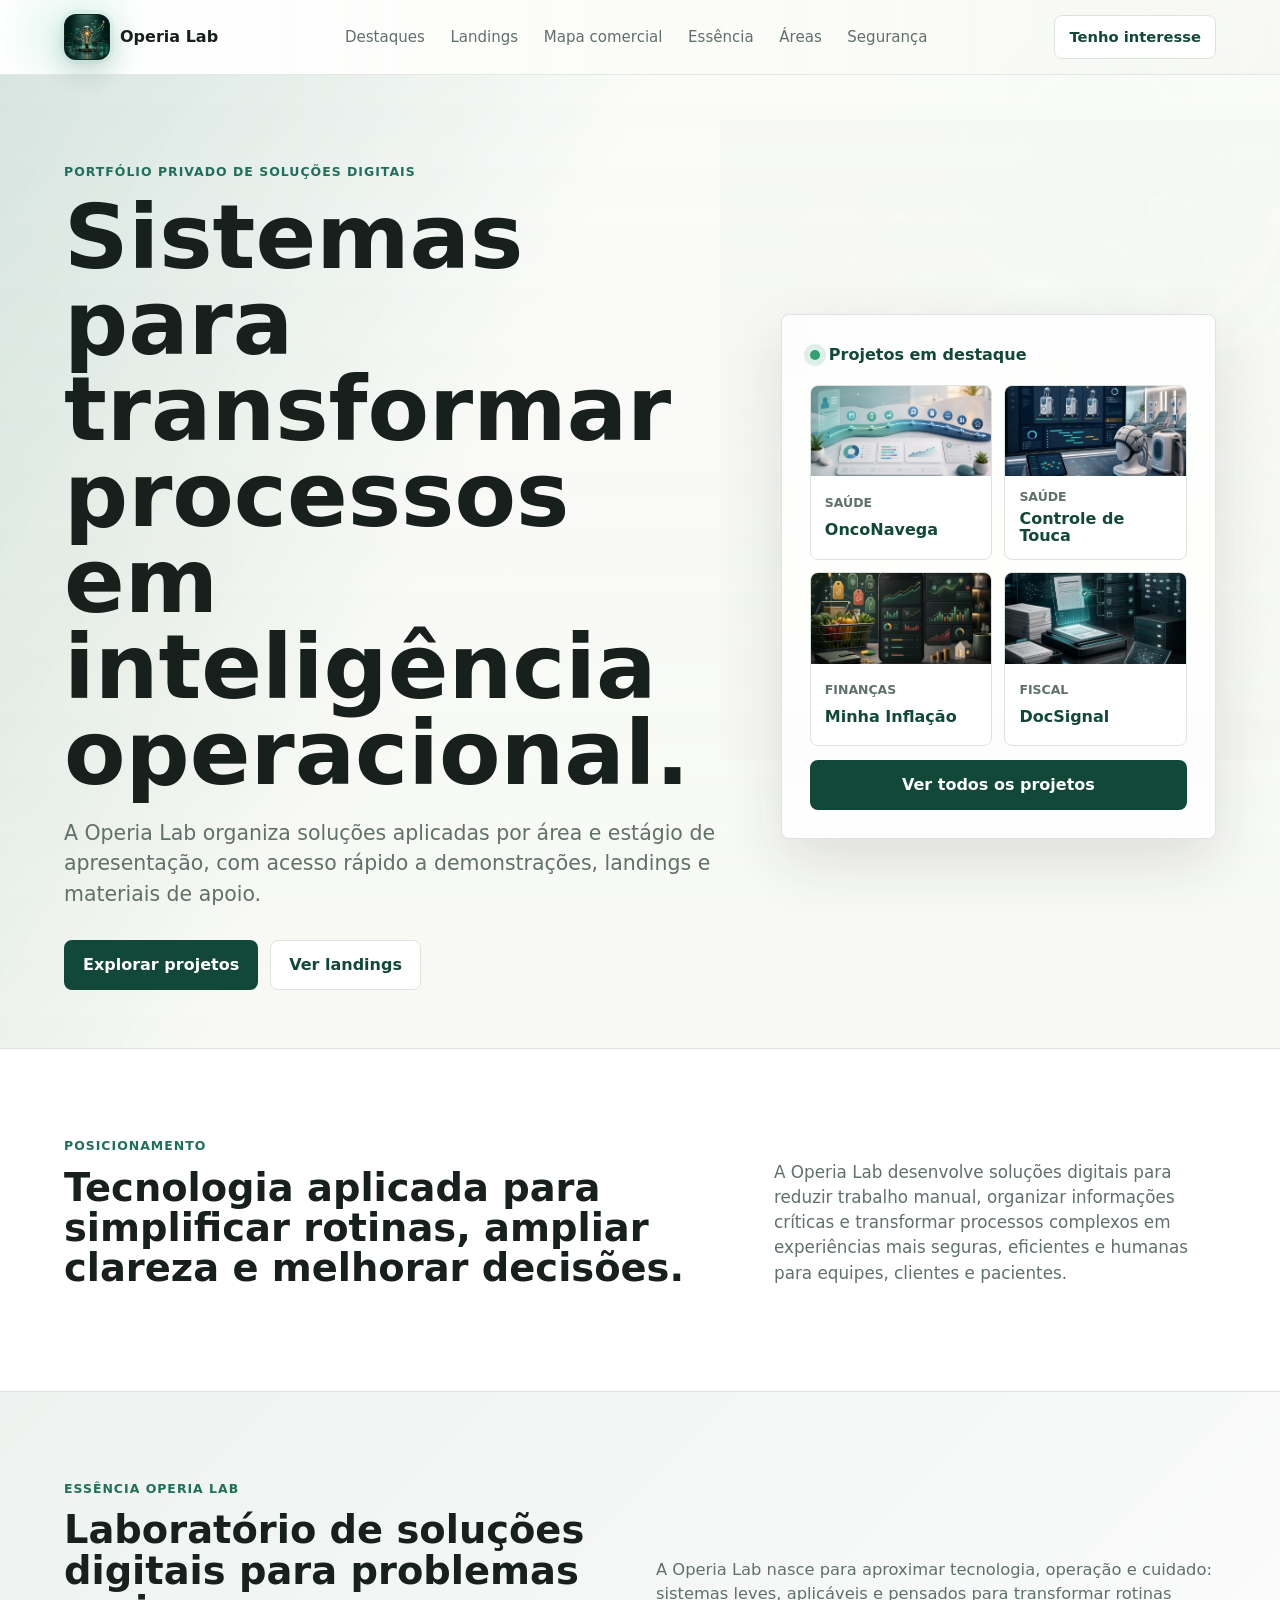
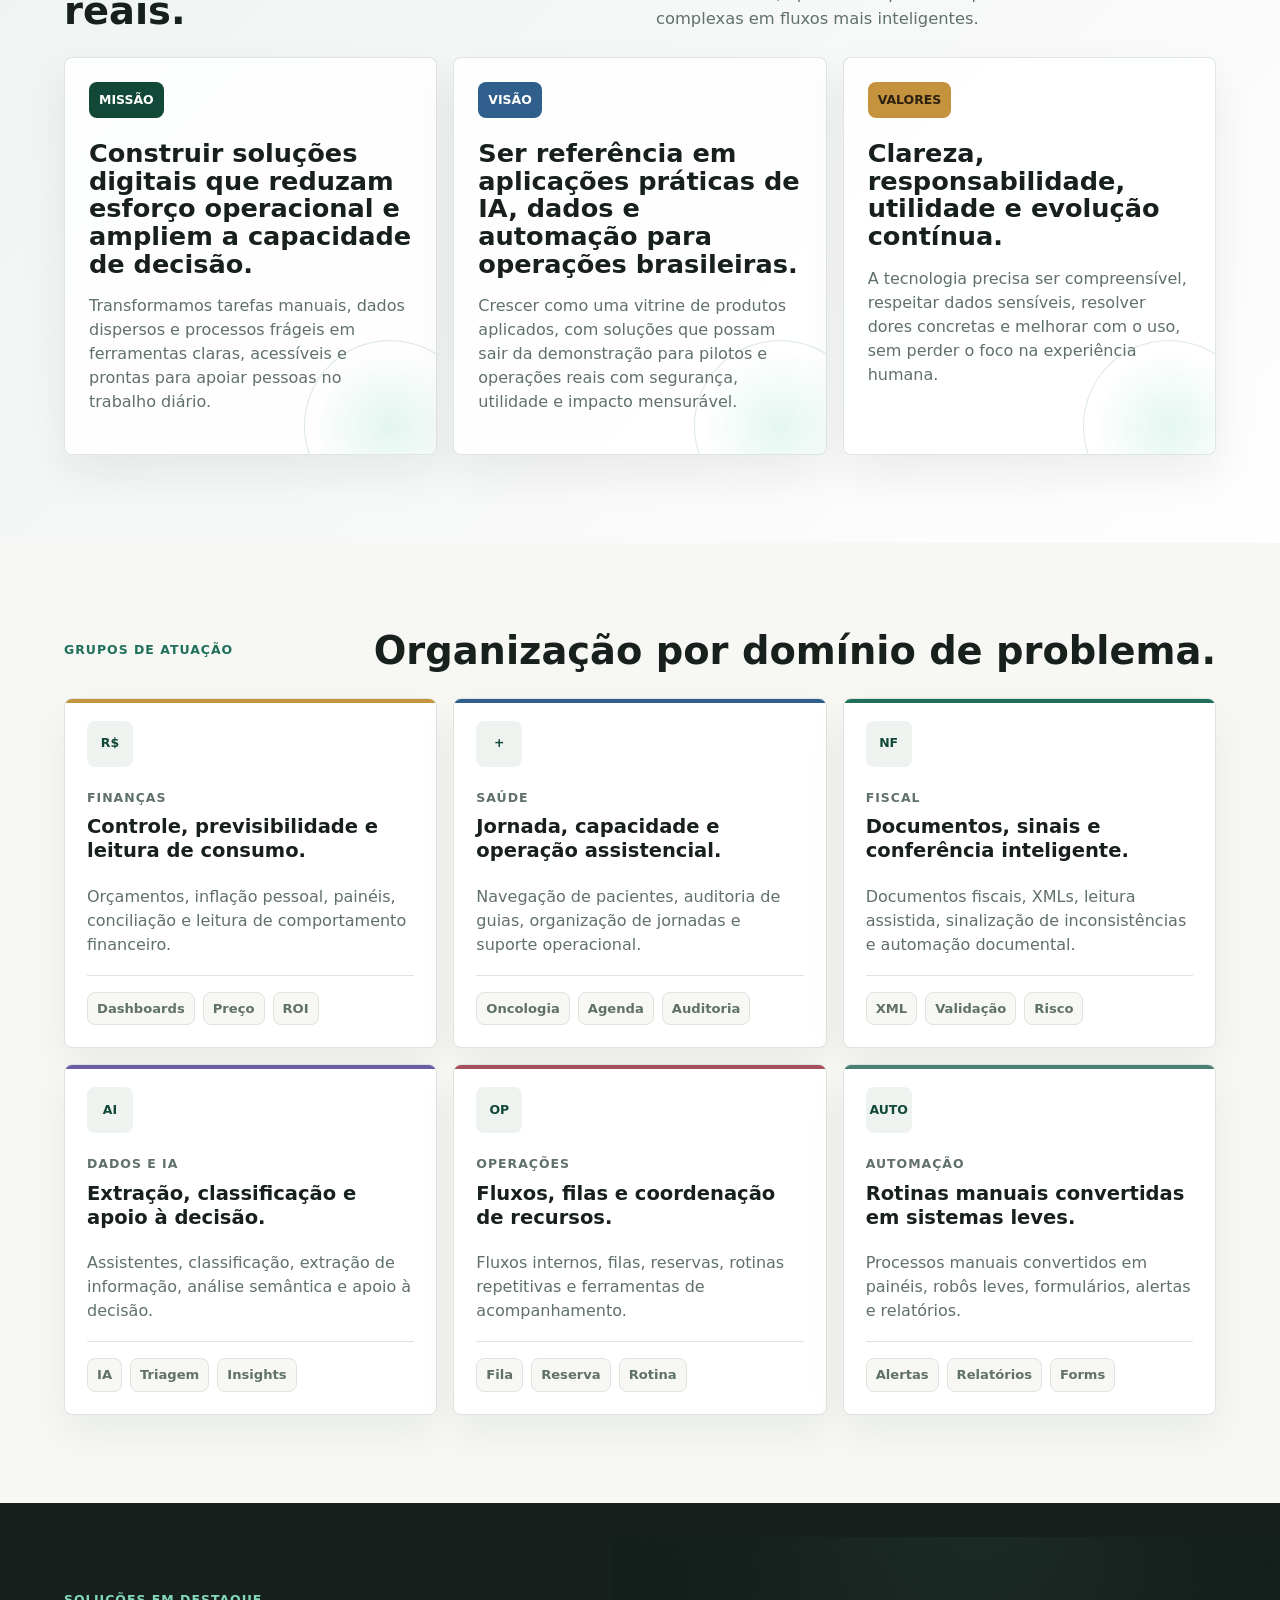
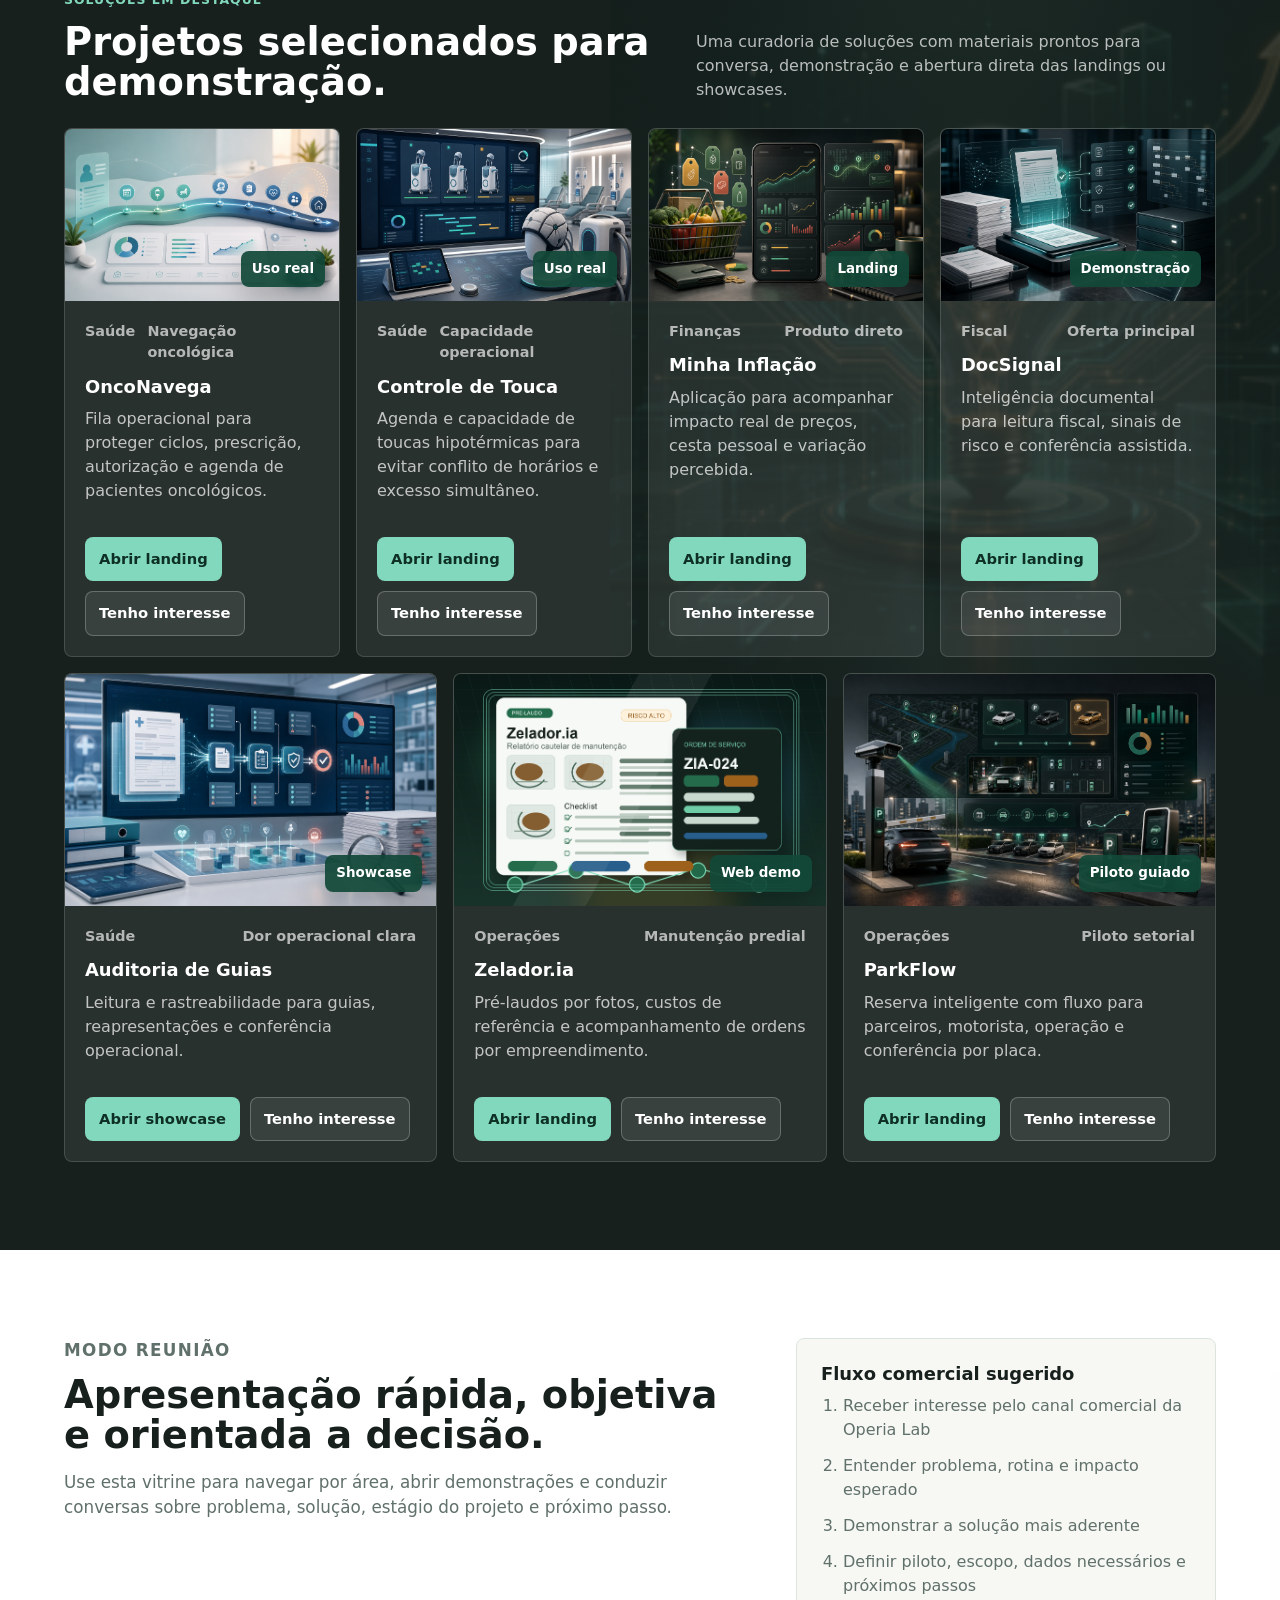
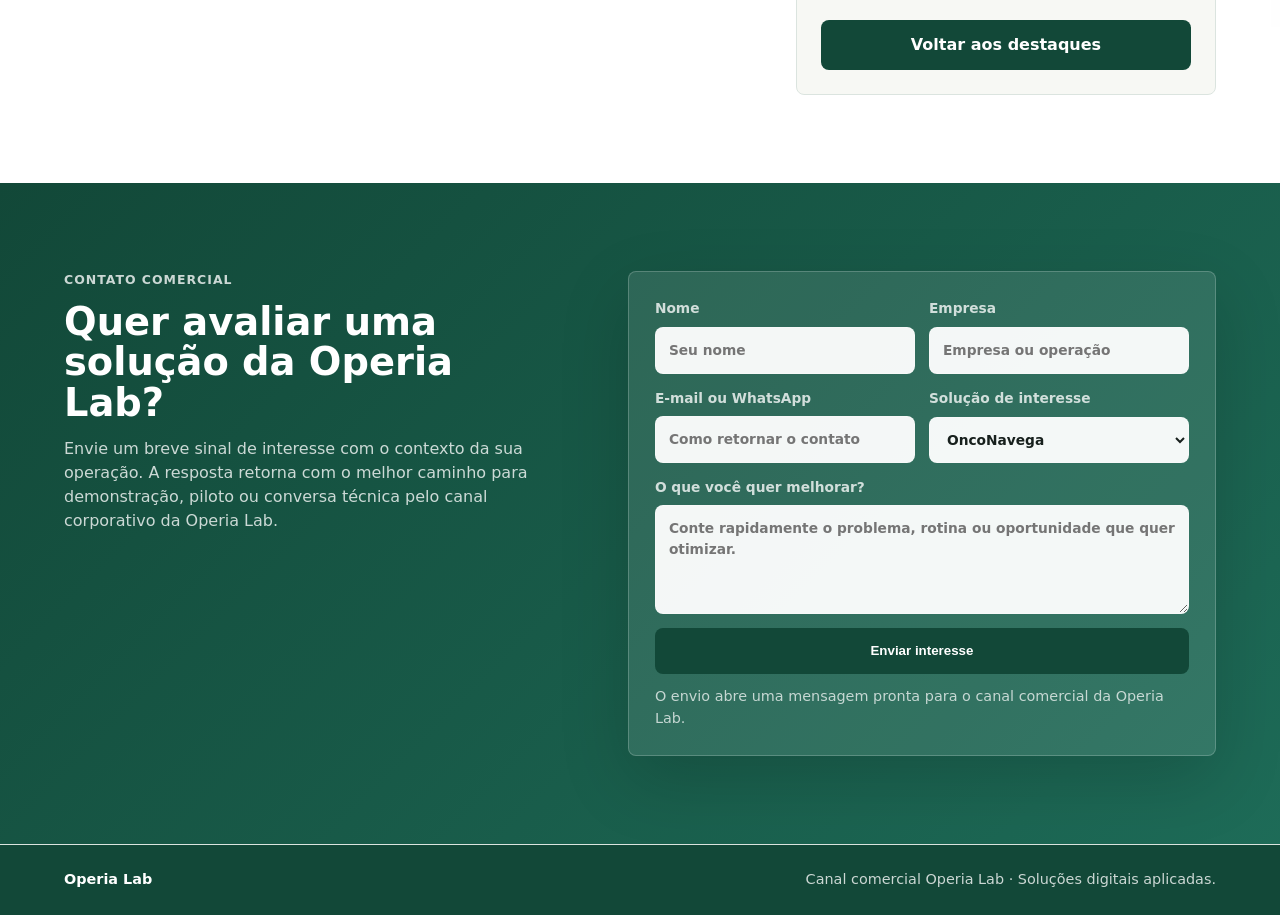
==== commit f193cb4a: "Adiciona hub de landings" ====
--- a/index.html
+++ b/index.html
@@ -20,6 +20,7 @@
       </a>
       <nav class="nav-links" aria-label="Navegação principal">
         <a href="index.html#vendaveis">Destaques</a>
+        <a href="landings.html">Landings</a>
         <a href="mapa-comercial.html">Mapa comercial</a>
         <a href="index.html#essencia">Essência</a>
         <a href="index.html#areas">Áreas</a>
@@ -39,7 +40,7 @@
           </p>
           <div class="hero-actions">
             <a class="button primary" href="index.html#vendaveis">Explorar projetos</a>
-            <a class="button secondary" href="mapa-comercial.html">Ver mapa comercial</a>
+            <a class="button secondary" href="landings.html">Ver landings</a>
           </div>
         </div>
 
--- a/styles.css
+++ b/styles.css
@@ -941,6 +941,108 @@
   font-weight: 750;
 }
 
+.landing-hub-hero {
+  display: grid;
+  align-items: end;
+  min-height: min(680px, calc(100vh - 72px));
+  padding: clamp(46px, 8vw, 92px) clamp(18px, 5vw, 64px);
+  background:
+    linear-gradient(110deg, rgba(18, 72, 56, 0.9), rgba(23, 32, 29, 0.68)),
+    url("assets/operia-ai-lab-hero.png") center / cover no-repeat,
+    var(--green-dark);
+  color: var(--white);
+}
+
+.landing-hub-hero .eyebrow,
+.landing-hub-hero .hero-text {
+  color: rgba(255, 255, 255, 0.78);
+}
+
+.landing-hub-hero h1 {
+  max-width: 980px;
+}
+
+.landing-hub-section {
+  background: rgba(255, 255, 255, 0.92);
+}
+
+.landing-hub-heading {
+  align-items: start;
+}
+
+.landing-hub-heading p:last-child {
+  max-width: 560px;
+  margin-bottom: 0;
+  color: var(--muted);
+}
+
+.landing-hub-grid {
+  display: grid;
+  grid-template-columns: repeat(3, minmax(0, 1fr));
+  gap: 16px;
+}
+
+.landing-tile {
+  display: flex;
+  min-height: 100%;
+  overflow: hidden;
+  border: 1px solid var(--line);
+  border-radius: 8px;
+  background: var(--white);
+  flex-direction: column;
+  box-shadow: 0 18px 44px rgba(23, 32, 29, 0.07);
+}
+
+.landing-tile.priority {
+  border-color: rgba(31, 111, 91, 0.28);
+}
+
+.landing-tile-cover {
+  display: block;
+  overflow: hidden;
+  background: #0d1513;
+}
+
+.landing-tile-cover img {
+  width: 100%;
+  aspect-ratio: 16 / 9;
+  object-fit: cover;
+  transition: transform 200ms ease, opacity 200ms ease;
+}
+
+.landing-tile:hover .landing-tile-cover img {
+  opacity: 0.9;
+  transform: scale(1.025);
+}
+
+.landing-tile-body {
+  display: flex;
+  flex: 1;
+  padding: 20px;
+  flex-direction: column;
+}
+
+.landing-tile-body span {
+  margin-bottom: 12px;
+  color: var(--green);
+  font-size: 0.78rem;
+  font-weight: 900;
+  letter-spacing: 0.06em;
+  text-transform: uppercase;
+}
+
+.landing-tile-body h3 {
+  font-size: 1.34rem;
+}
+
+.landing-tile-body p {
+  color: var(--muted);
+}
+
+.landing-tile-body .button {
+  margin-top: auto;
+}
+
 .commercial-map-section {
   background: rgba(255, 255, 255, 0.92);
 }
@@ -1168,6 +1270,7 @@
 
   .area-grid,
   .essence-grid,
+  .landing-hub-grid,
   .solution-grid,
   .product-band,
   .security-grid {
@@ -1229,6 +1332,7 @@
   .hero-project-grid,
   .area-grid,
   .essence-grid,
+  .landing-hub-grid,
   .solution-grid,
   .sales-grid,
   .product-band,
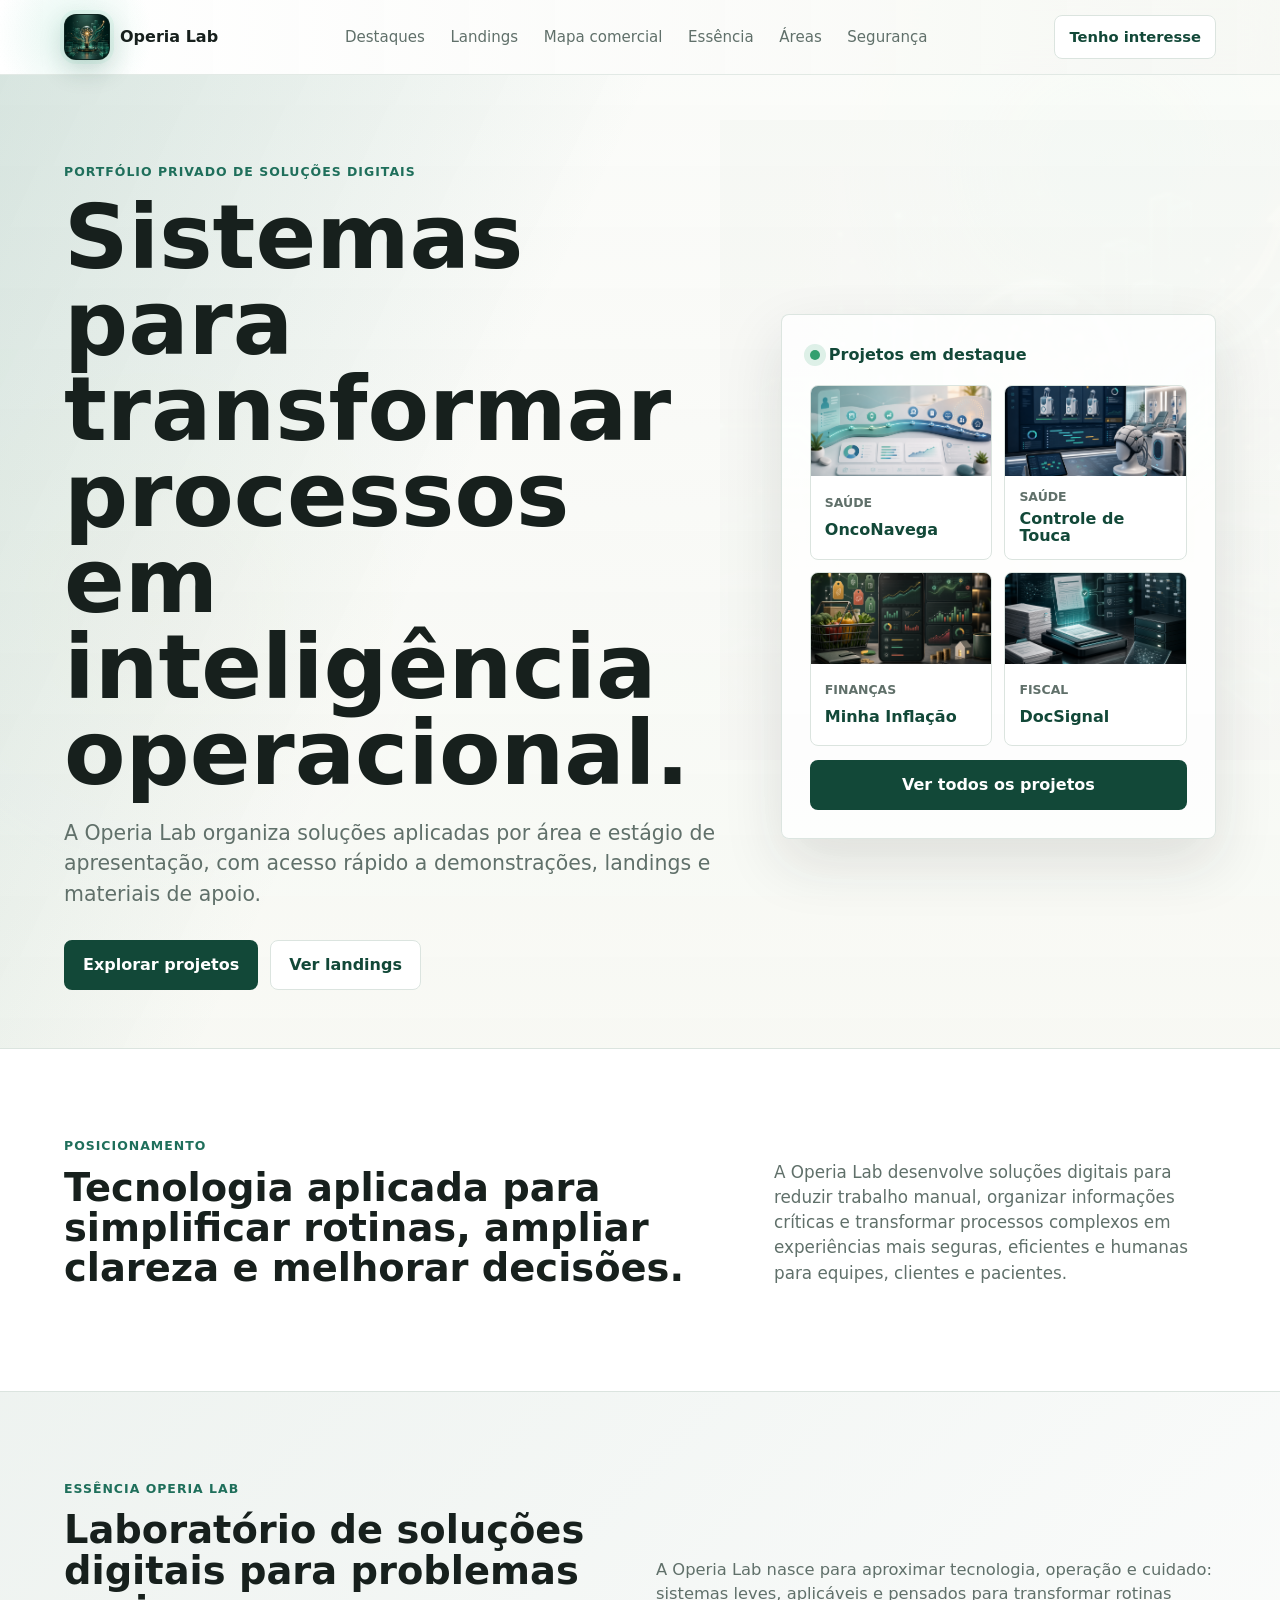
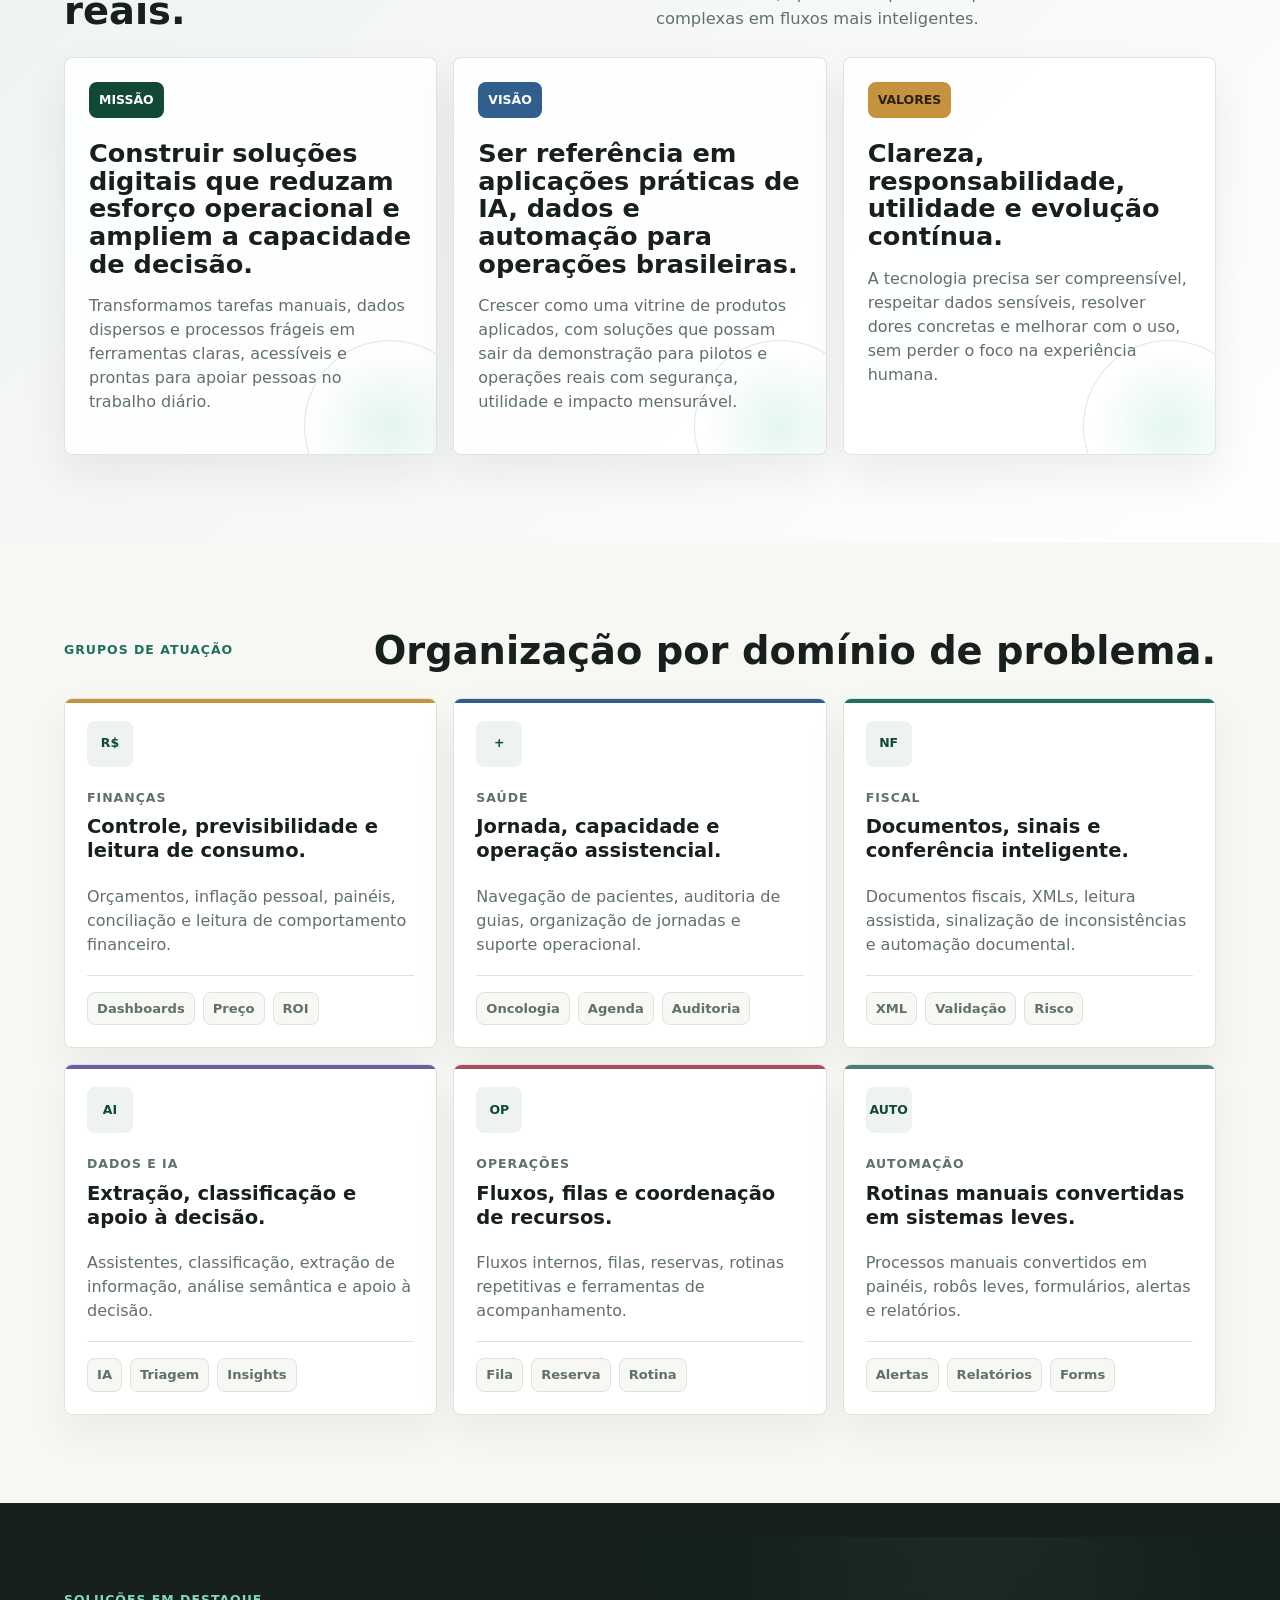
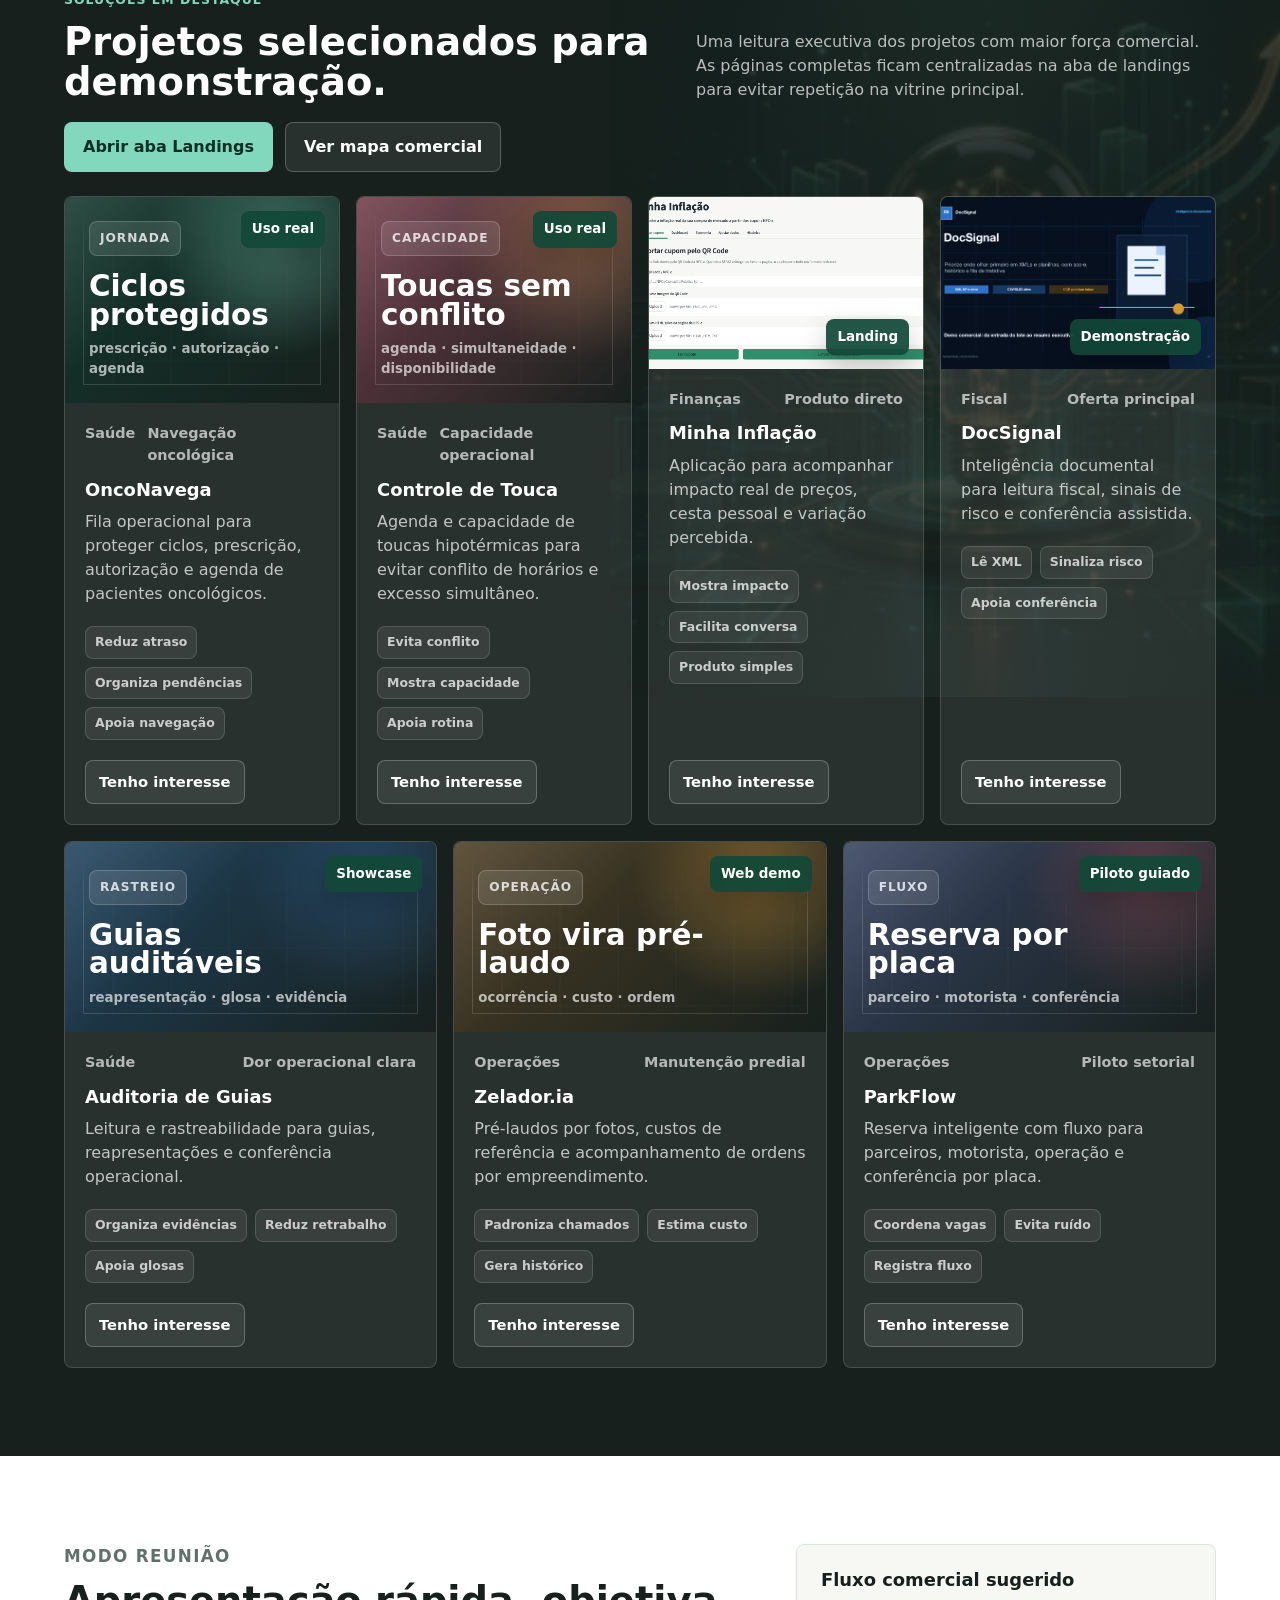
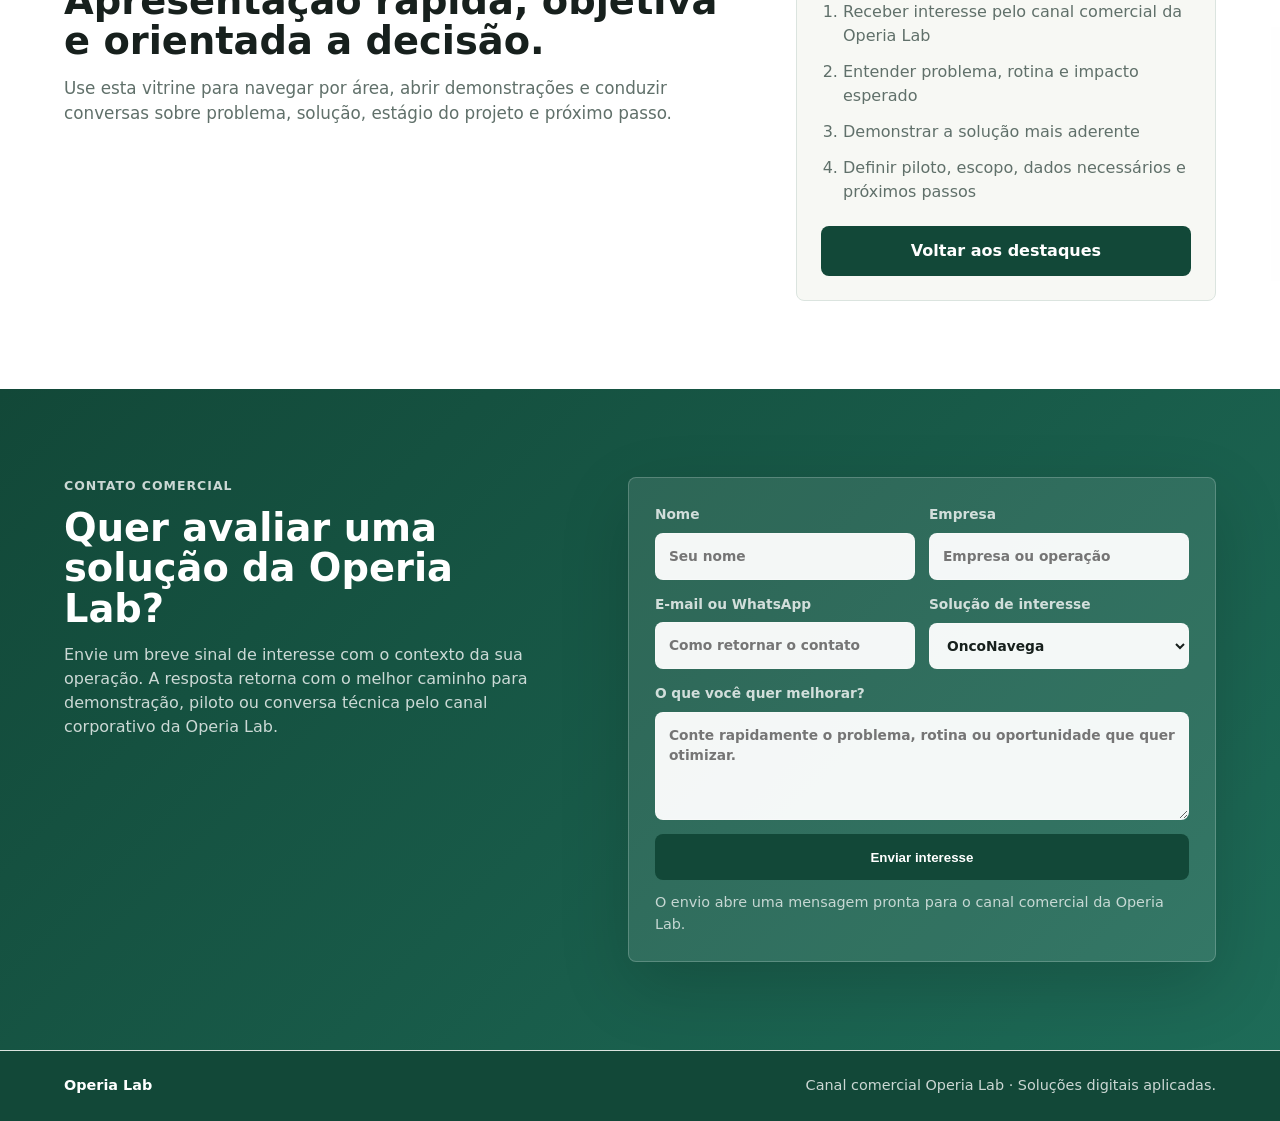
==== commit 84262757: "Refina destaques e prioriza aba de landings" ====
--- a/index.html
+++ b/index.html
@@ -220,17 +220,24 @@
             <h2>Projetos selecionados para demonstração.</h2>
           </div>
           <p>
-            Uma curadoria de soluções com materiais prontos para conversa, demonstração
-            e abertura direta das landings ou showcases.
+            Uma leitura executiva dos projetos com maior força comercial. As páginas completas
+            ficam centralizadas na aba de landings para evitar repetição na vitrine principal.
           </p>
+        </div>
+
+        <div class="sales-section-actions">
+          <a class="button primary" href="landings.html">Abrir aba Landings</a>
+          <a class="button secondary" href="mapa-comercial.html">Ver mapa comercial</a>
         </div>
 
         <div class="sales-grid">
           <article class="sales-card featured">
-            <a class="sales-cover" href="onconavega.html">
-              <img src="assets/cover-navegacao.png" alt="Capa tecnológica do projeto OncoNavega">
+            <div class="sales-cover concept-visual oncology">
               <span class="status-badge">Uso real</span>
-            </a>
+              <span class="visual-label">Jornada</span>
+              <strong>Ciclos protegidos</strong>
+              <small>prescrição · autorização · agenda</small>
+            </div>
             <div class="sales-body">
               <div class="card-meta">
                 <span>Saúde</span>
@@ -238,18 +245,24 @@
               </div>
               <h3>OncoNavega</h3>
               <p>Fila operacional para proteger ciclos, prescrição, autorização e agenda de pacientes oncológicos.</p>
-              <div class="sales-actions">
-                <a class="button primary" href="onconavega.html">Abrir landing</a>
+              <div class="value-points">
+                <span>Reduz atraso</span>
+                <span>Organiza pendências</span>
+                <span>Apoia navegação</span>
+              </div>
+              <div class="sales-actions">
                 <a class="button secondary" href="index.html#interesse" data-interest-link="OncoNavega">Tenho interesse</a>
               </div>
             </div>
           </article>
 
           <article class="sales-card featured">
-            <a class="sales-cover" href="controle-touca.html">
-              <img src="assets/cover-touca-paxman.png" alt="Capa tecnológica do controle de touca hipotérmica">
+            <div class="sales-cover concept-visual cooling">
               <span class="status-badge">Uso real</span>
-            </a>
+              <span class="visual-label">Capacidade</span>
+              <strong>Toucas sem conflito</strong>
+              <small>agenda · simultaneidade · disponibilidade</small>
+            </div>
             <div class="sales-body">
               <div class="card-meta">
                 <span>Saúde</span>
@@ -257,18 +270,22 @@
               </div>
               <h3>Controle de Touca</h3>
               <p>Agenda e capacidade de toucas hipotérmicas para evitar conflito de horários e excesso simultâneo.</p>
-              <div class="sales-actions">
-                <a class="button primary" href="controle-touca.html">Abrir landing</a>
+              <div class="value-points">
+                <span>Evita conflito</span>
+                <span>Mostra capacidade</span>
+                <span>Apoia rotina</span>
+              </div>
+              <div class="sales-actions">
                 <a class="button secondary" href="index.html#interesse" data-interest-link="Controle de Touca">Tenho interesse</a>
               </div>
             </div>
           </article>
 
-          <article class="sales-card">
-            <a class="sales-cover" href="minha-inflacao/index.html">
-              <img src="assets/cover-minha-inflacao.png" alt="Capa tecnológica do projeto Minha Inflação">
+          <article class="sales-card featured">
+            <div class="sales-cover image-visual">
+              <img src="assets/minha-inflacao-app.png" alt="Interface do projeto Minha Inflação">
               <span class="status-badge">Landing</span>
-            </a>
+            </div>
             <div class="sales-body">
               <div class="card-meta">
                 <span>Finanças</span>
@@ -276,18 +293,22 @@
               </div>
               <h3>Minha Inflação</h3>
               <p>Aplicação para acompanhar impacto real de preços, cesta pessoal e variação percebida.</p>
-              <div class="sales-actions">
-                <a class="button primary" href="minha-inflacao/index.html">Abrir landing</a>
+              <div class="value-points">
+                <span>Mostra impacto</span>
+                <span>Facilita conversa</span>
+                <span>Produto simples</span>
+              </div>
+              <div class="sales-actions">
                 <a class="button secondary" href="index.html#interesse" data-interest-link="Minha Inflação">Tenho interesse</a>
               </div>
             </div>
           </article>
 
           <article class="sales-card">
-            <a class="sales-cover" href="docsignal/docsignal_landing.html">
-              <img src="assets/cover-docsignal.png" alt="Capa tecnológica do projeto DocSignal">
+            <div class="sales-cover image-visual">
+              <img src="assets/docsignal-slide.png" alt="Painel conceitual do projeto DocSignal">
               <span class="status-badge">Demonstração</span>
-            </a>
+            </div>
             <div class="sales-body">
               <div class="card-meta">
                 <span>Fiscal</span>
@@ -295,18 +316,24 @@
               </div>
               <h3>DocSignal</h3>
               <p>Inteligência documental para leitura fiscal, sinais de risco e conferência assistida.</p>
-              <div class="sales-actions">
-                <a class="button primary" href="docsignal/docsignal_landing.html">Abrir landing</a>
+              <div class="value-points">
+                <span>Lê XML</span>
+                <span>Sinaliza risco</span>
+                <span>Apoia conferência</span>
+              </div>
+              <div class="sales-actions">
                 <a class="button secondary" href="index.html#interesse" data-interest-link="DocSignal">Tenho interesse</a>
               </div>
             </div>
           </article>
 
           <article class="sales-card">
-            <a class="sales-cover" href="auditoria-guias/index.html">
-              <img src="assets/cover-auditoria.png" alt="Capa tecnológica do projeto Auditoria de Guias">
+            <div class="sales-cover concept-visual audit">
               <span class="status-badge">Showcase</span>
-            </a>
+              <span class="visual-label">Rastreio</span>
+              <strong>Guias auditáveis</strong>
+              <small>reapresentação · glosa · evidência</small>
+            </div>
             <div class="sales-body">
               <div class="card-meta">
                 <span>Saúde</span>
@@ -314,18 +341,24 @@
               </div>
               <h3>Auditoria de Guias</h3>
               <p>Leitura e rastreabilidade para guias, reapresentações e conferência operacional.</p>
-              <div class="sales-actions">
-                <a class="button primary" href="auditoria-guias/index.html">Abrir showcase</a>
+              <div class="value-points">
+                <span>Organiza evidências</span>
+                <span>Reduz retrabalho</span>
+                <span>Apoia glosas</span>
+              </div>
+              <div class="sales-actions">
                 <a class="button secondary" href="index.html#interesse" data-interest-link="Auditoria de Guias">Tenho interesse</a>
               </div>
             </div>
           </article>
 
           <article class="sales-card">
-            <a class="sales-cover" href="zelador-ia/index.html">
-              <img src="assets/cover-zelador-ia.png" alt="Capa tecnológica do projeto Zelador.ia">
+            <div class="sales-cover concept-visual maintenance">
               <span class="status-badge">Web demo</span>
-            </a>
+              <span class="visual-label">Operação</span>
+              <strong>Foto vira pré-laudo</strong>
+              <small>ocorrência · custo · ordem</small>
+            </div>
             <div class="sales-body">
               <div class="card-meta">
                 <span>Operações</span>
@@ -333,18 +366,24 @@
               </div>
               <h3>Zelador.ia</h3>
               <p>Pré-laudos por fotos, custos de referência e acompanhamento de ordens por empreendimento.</p>
-              <div class="sales-actions">
-                <a class="button primary" href="zelador-ia/index.html">Abrir landing</a>
+              <div class="value-points">
+                <span>Padroniza chamados</span>
+                <span>Estima custo</span>
+                <span>Gera histórico</span>
+              </div>
+              <div class="sales-actions">
                 <a class="button secondary" href="index.html#interesse" data-interest-link="Zelador.ia">Tenho interesse</a>
               </div>
             </div>
           </article>
 
           <article class="sales-card">
-            <a class="sales-cover" href="parkflow/parkflow_home.html">
-              <img src="assets/cover-parkflow.png" alt="Capa tecnológica do projeto ParkFlow">
+            <div class="sales-cover concept-visual mobility">
               <span class="status-badge">Piloto guiado</span>
-            </a>
+              <span class="visual-label">Fluxo</span>
+              <strong>Reserva por placa</strong>
+              <small>parceiro · motorista · conferência</small>
+            </div>
             <div class="sales-body">
               <div class="card-meta">
                 <span>Operações</span>
@@ -352,8 +391,12 @@
               </div>
               <h3>ParkFlow</h3>
               <p>Reserva inteligente com fluxo para parceiros, motorista, operação e conferência por placa.</p>
-              <div class="sales-actions">
-                <a class="button primary" href="parkflow/parkflow_home.html">Abrir landing</a>
+              <div class="value-points">
+                <span>Coordena vagas</span>
+                <span>Evita ruído</span>
+                <span>Registra fluxo</span>
+              </div>
+              <div class="sales-actions">
                 <a class="button secondary" href="index.html#interesse" data-interest-link="ParkFlow">Tenho interesse</a>
               </div>
             </div>
--- a/styles.css
+++ b/styles.css
@@ -585,6 +585,24 @@
   color: #82d8bd;
 }
 
+.sales-section-actions {
+  display: flex;
+  flex-wrap: wrap;
+  gap: 12px;
+  margin: -6px 0 24px;
+}
+
+.sales-section-actions .button.primary {
+  background: #82d8bd;
+  color: #0d2f24;
+}
+
+.sales-section-actions .button.secondary {
+  border-color: rgba(255, 255, 255, 0.22);
+  background: rgba(255, 255, 255, 0.08);
+  color: var(--white);
+}
+
 .sales-grid {
   display: grid;
   grid-template-columns: repeat(12, minmax(0, 1fr));
@@ -620,7 +638,8 @@
   background: #0d1513;
 }
 
-.sales-cover img {
+.sales-cover img,
+.image-visual img {
   width: 100%;
   aspect-ratio: 16 / 10;
   object-fit: cover;
@@ -630,6 +649,97 @@
 .sales-card:hover .sales-cover img {
   opacity: 0.88;
   transform: scale(1.03);
+}
+
+.concept-visual {
+  display: flex;
+  min-height: 190px;
+  padding: 24px;
+  flex-direction: column;
+  justify-content: flex-end;
+  isolation: isolate;
+}
+
+.concept-visual::before,
+.concept-visual::after {
+  position: absolute;
+  content: "";
+  pointer-events: none;
+}
+
+.concept-visual::before {
+  inset: 0;
+  z-index: -2;
+  background:
+    linear-gradient(135deg, rgba(255, 255, 255, 0.12), transparent 38%),
+    radial-gradient(circle at 76% 20%, rgba(130, 216, 189, 0.38), transparent 120px),
+    linear-gradient(135deg, #12372d, #17201d);
+}
+
+.concept-visual::after {
+  inset: 18px;
+  z-index: -1;
+  border: 1px solid rgba(255, 255, 255, 0.14);
+  background:
+    linear-gradient(90deg, transparent 49%, rgba(255, 255, 255, 0.1) 50%, transparent 51%) 0 0 / 58px 58px,
+    linear-gradient(0deg, transparent 49%, rgba(255, 255, 255, 0.08) 50%, transparent 51%) 0 0 / 58px 58px;
+  mask-image: linear-gradient(180deg, transparent, #000 34%, #000);
+}
+
+.concept-visual .visual-label {
+  position: relative;
+  width: fit-content;
+  margin-bottom: 16px;
+  padding: 7px 10px;
+  border: 1px solid rgba(255, 255, 255, 0.18);
+  border-radius: 8px;
+  background: rgba(255, 255, 255, 0.1);
+  color: rgba(255, 255, 255, 0.78);
+  font-size: 0.76rem;
+  font-weight: 900;
+  letter-spacing: 0.08em;
+  text-transform: uppercase;
+}
+
+.concept-visual strong {
+  max-width: 260px;
+  color: var(--white);
+  font-size: clamp(1.55rem, 2.3vw, 2.45rem);
+  line-height: 0.98;
+}
+
+.concept-visual small {
+  margin-top: 10px;
+  color: rgba(255, 255, 255, 0.66);
+  font-weight: 800;
+}
+
+.concept-visual.cooling::before {
+  background:
+    linear-gradient(135deg, rgba(255, 255, 255, 0.12), transparent 38%),
+    radial-gradient(circle at 82% 18%, rgba(226, 161, 95, 0.38), transparent 126px),
+    linear-gradient(135deg, #713d4a, #17201d);
+}
+
+.concept-visual.audit::before {
+  background:
+    linear-gradient(135deg, rgba(255, 255, 255, 0.12), transparent 38%),
+    radial-gradient(circle at 82% 18%, rgba(49, 95, 141, 0.48), transparent 126px),
+    linear-gradient(135deg, #1f425d, #17201d);
+}
+
+.concept-visual.maintenance::before {
+  background:
+    linear-gradient(135deg, rgba(255, 255, 255, 0.12), transparent 38%),
+    radial-gradient(circle at 82% 18%, rgba(197, 146, 61, 0.46), transparent 126px),
+    linear-gradient(135deg, #4b3d24, #17201d);
+}
+
+.concept-visual.mobility::before {
+  background:
+    linear-gradient(135deg, rgba(255, 255, 255, 0.12), transparent 38%),
+    radial-gradient(circle at 82% 18%, rgba(165, 80, 90, 0.42), transparent 126px),
+    linear-gradient(135deg, #35415f, #17201d);
 }
 
 .status-badge {
@@ -648,6 +758,11 @@
   box-shadow: 0 12px 28px rgba(0, 0, 0, 0.22);
 }
 
+.concept-visual .status-badge {
+  top: 14px;
+  bottom: auto;
+}
+
 .sales-body {
   display: flex;
   flex: 1;
@@ -665,6 +780,26 @@
 
 .sales-section .card-meta {
   color: rgba(255, 255, 255, 0.66);
+}
+
+.value-points {
+  display: flex;
+  flex-wrap: wrap;
+  gap: 8px;
+  margin: 4px 0 2px;
+}
+
+.value-points span {
+  display: inline-flex;
+  min-height: 30px;
+  align-items: center;
+  padding: 6px 9px;
+  border: 1px solid rgba(255, 255, 255, 0.14);
+  border-radius: 8px;
+  background: rgba(255, 255, 255, 0.07);
+  color: rgba(255, 255, 255, 0.74);
+  font-size: 0.78rem;
+  font-weight: 850;
 }
 
 .sales-actions {
@@ -679,11 +814,6 @@
   min-height: 42px;
   padding: 10px 13px;
   font-size: 0.92rem;
-}
-
-.sales-actions .button.primary {
-  background: #82d8bd;
-  color: #0d2f24;
 }
 
 .sales-actions .button.secondary {
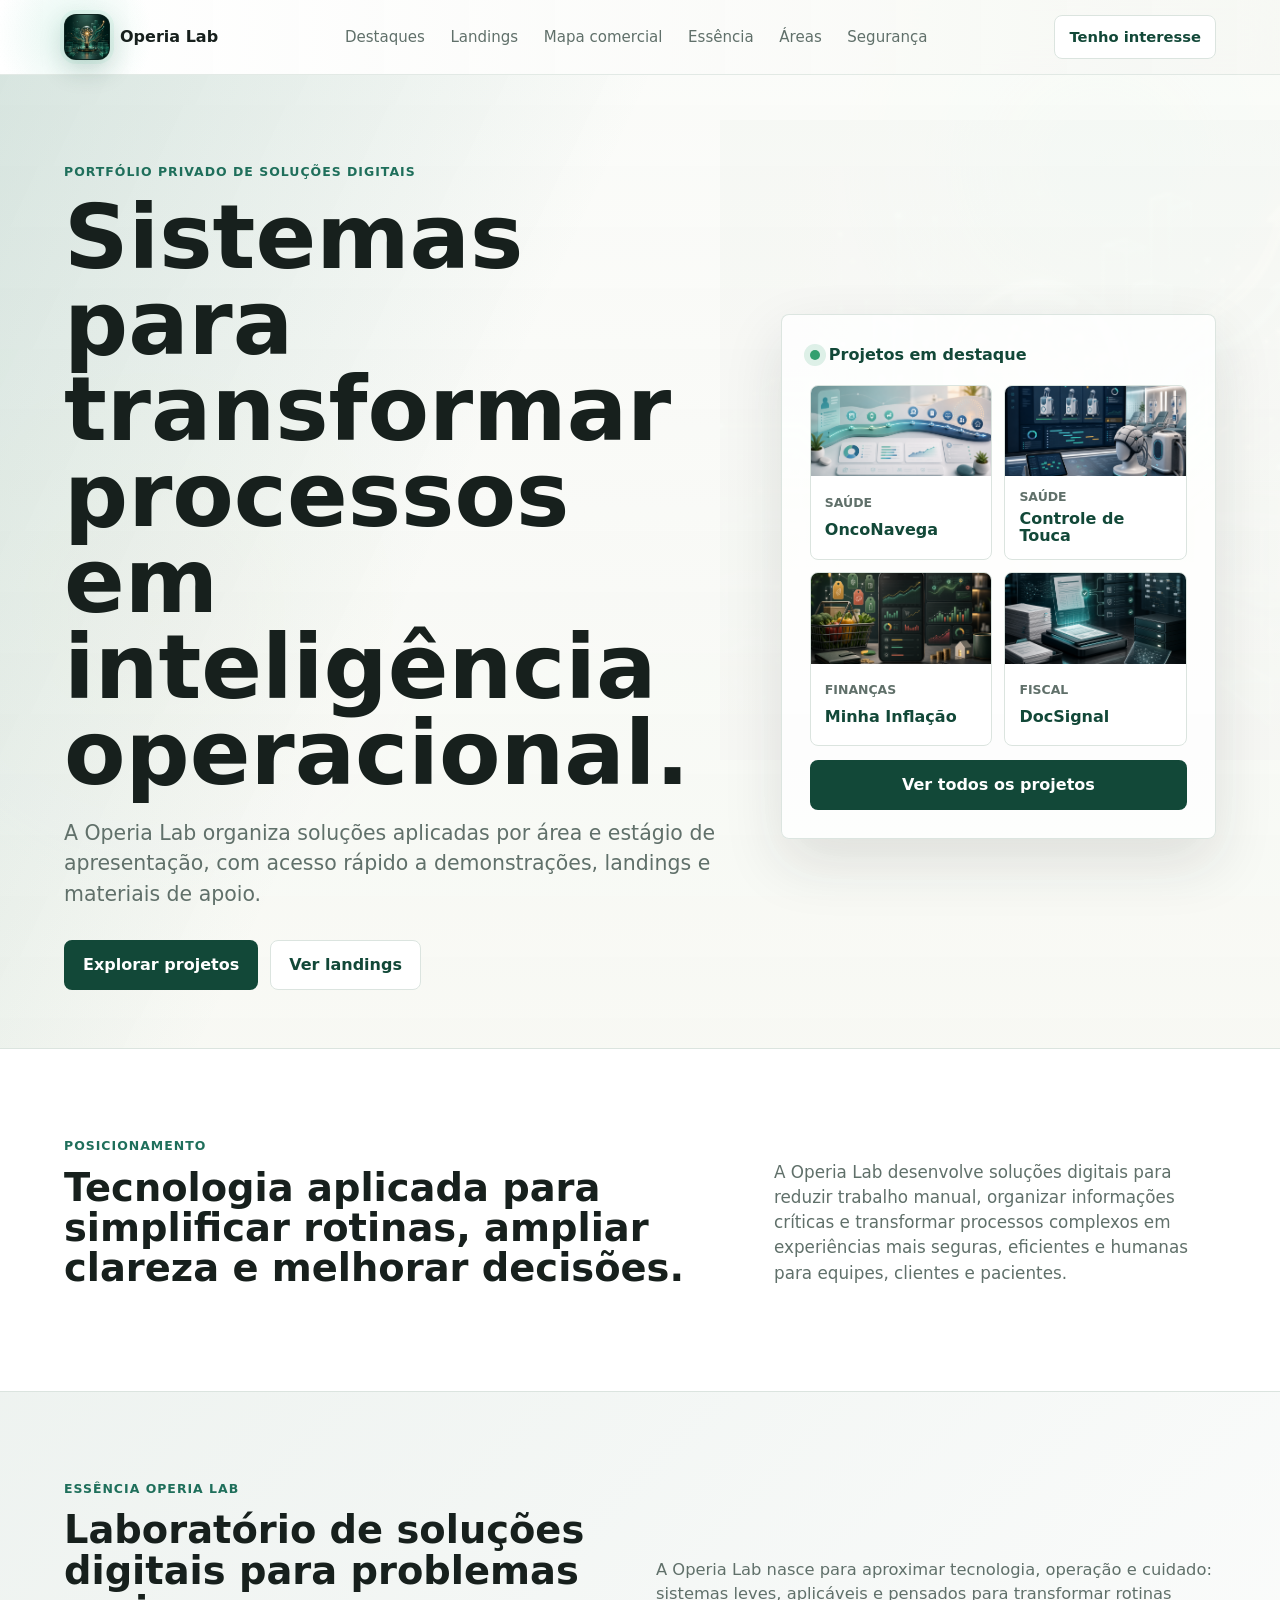
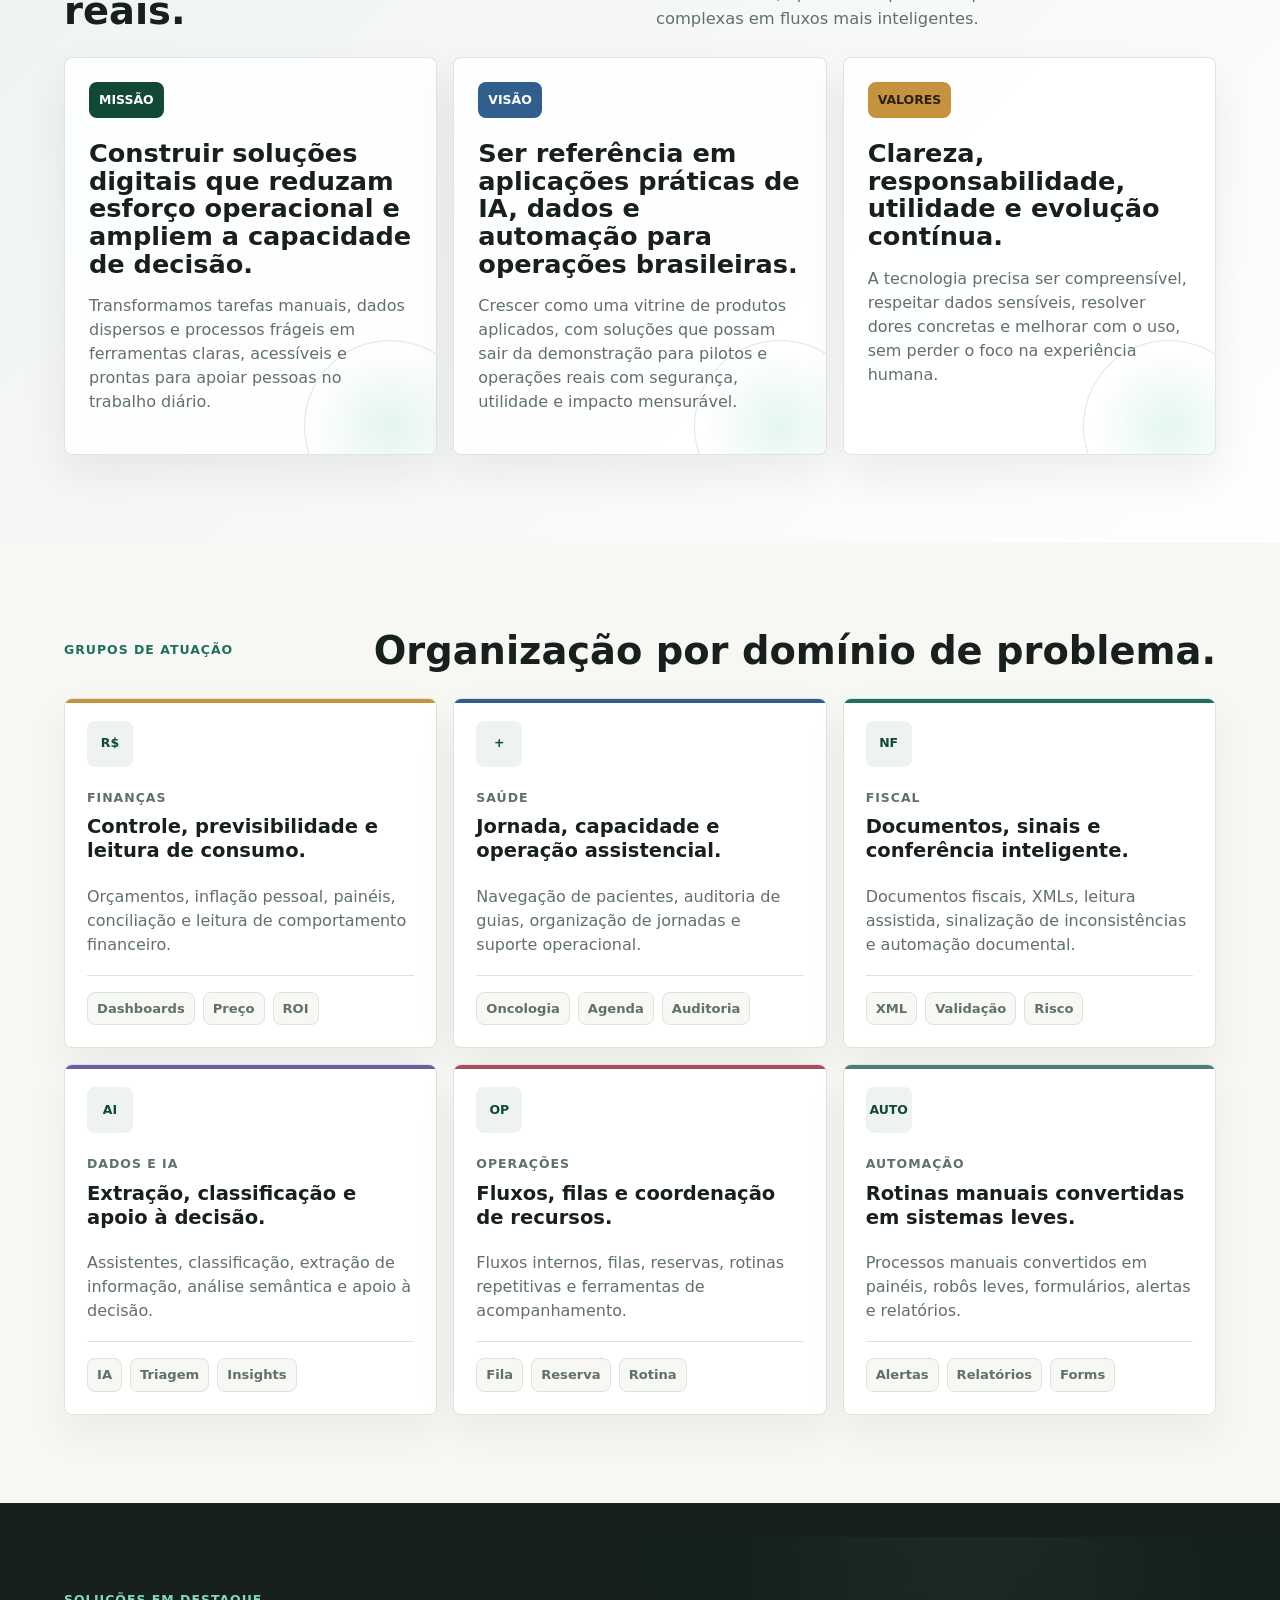
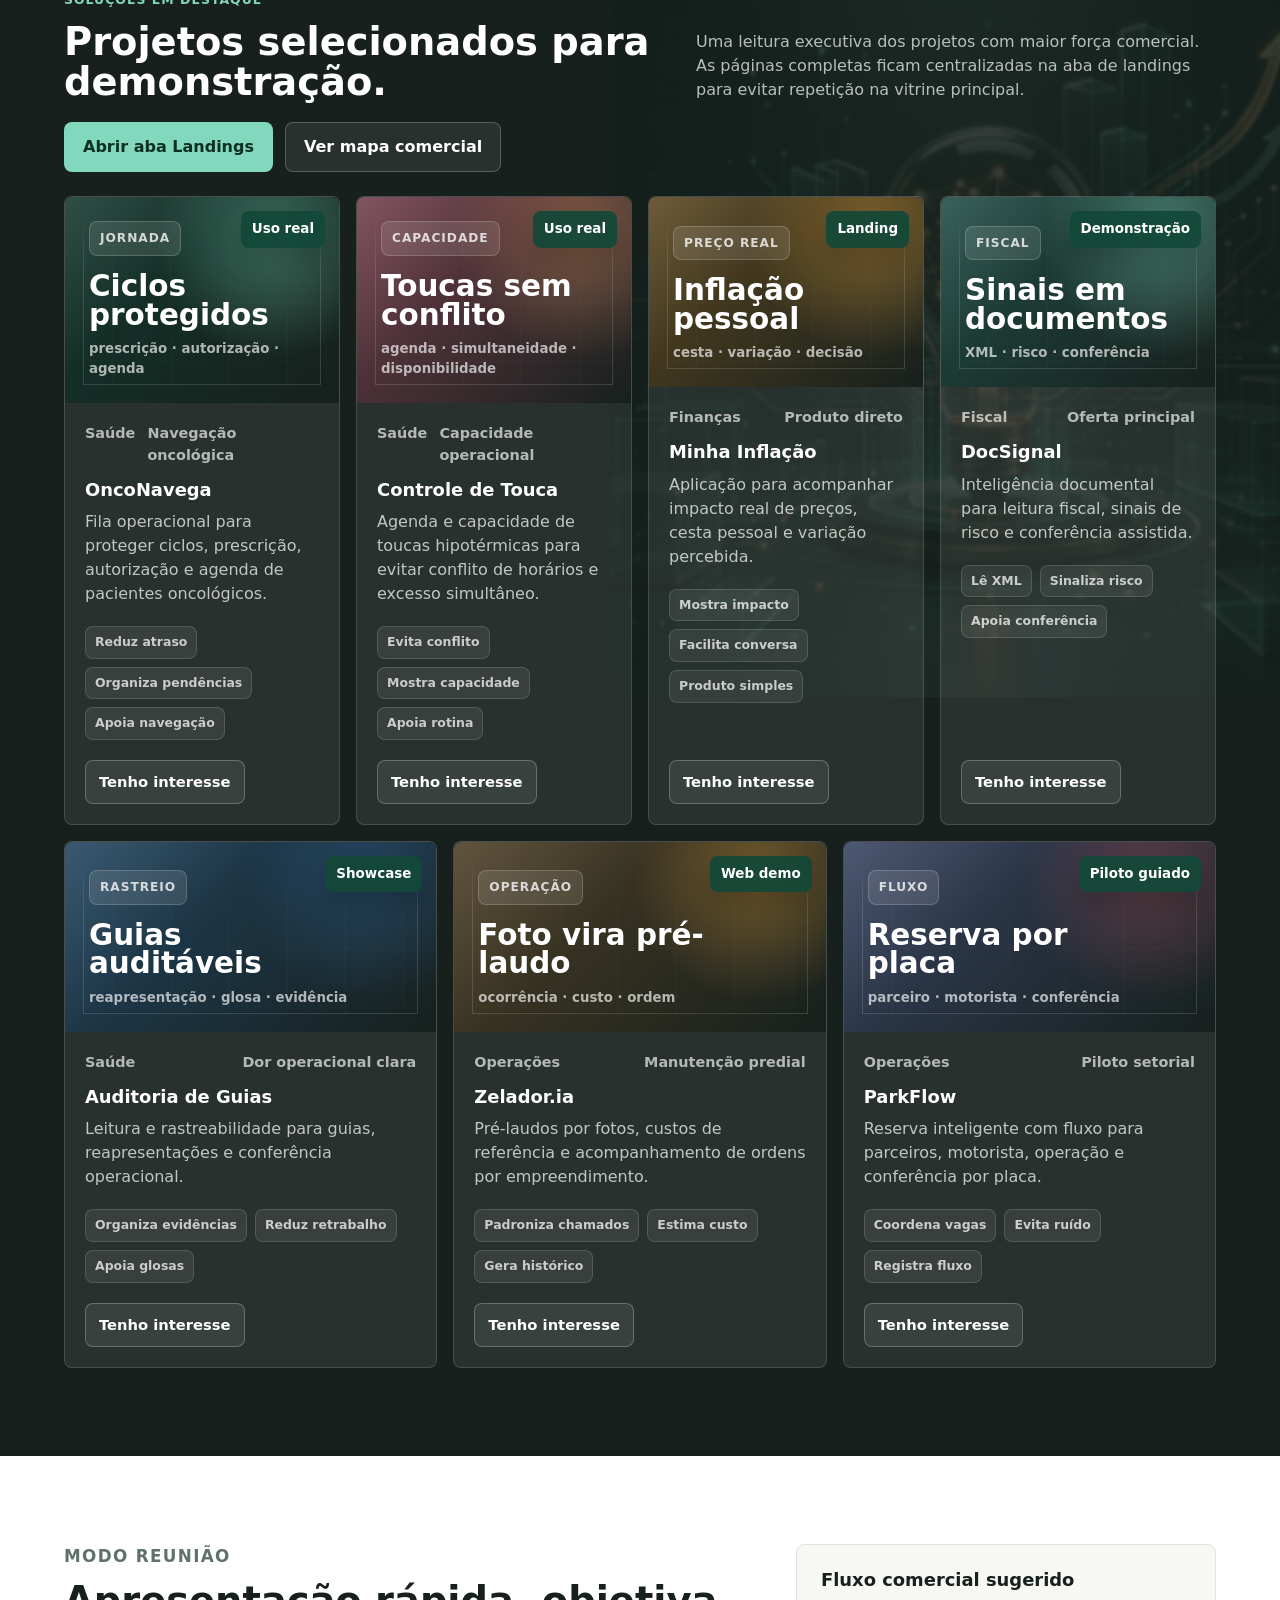
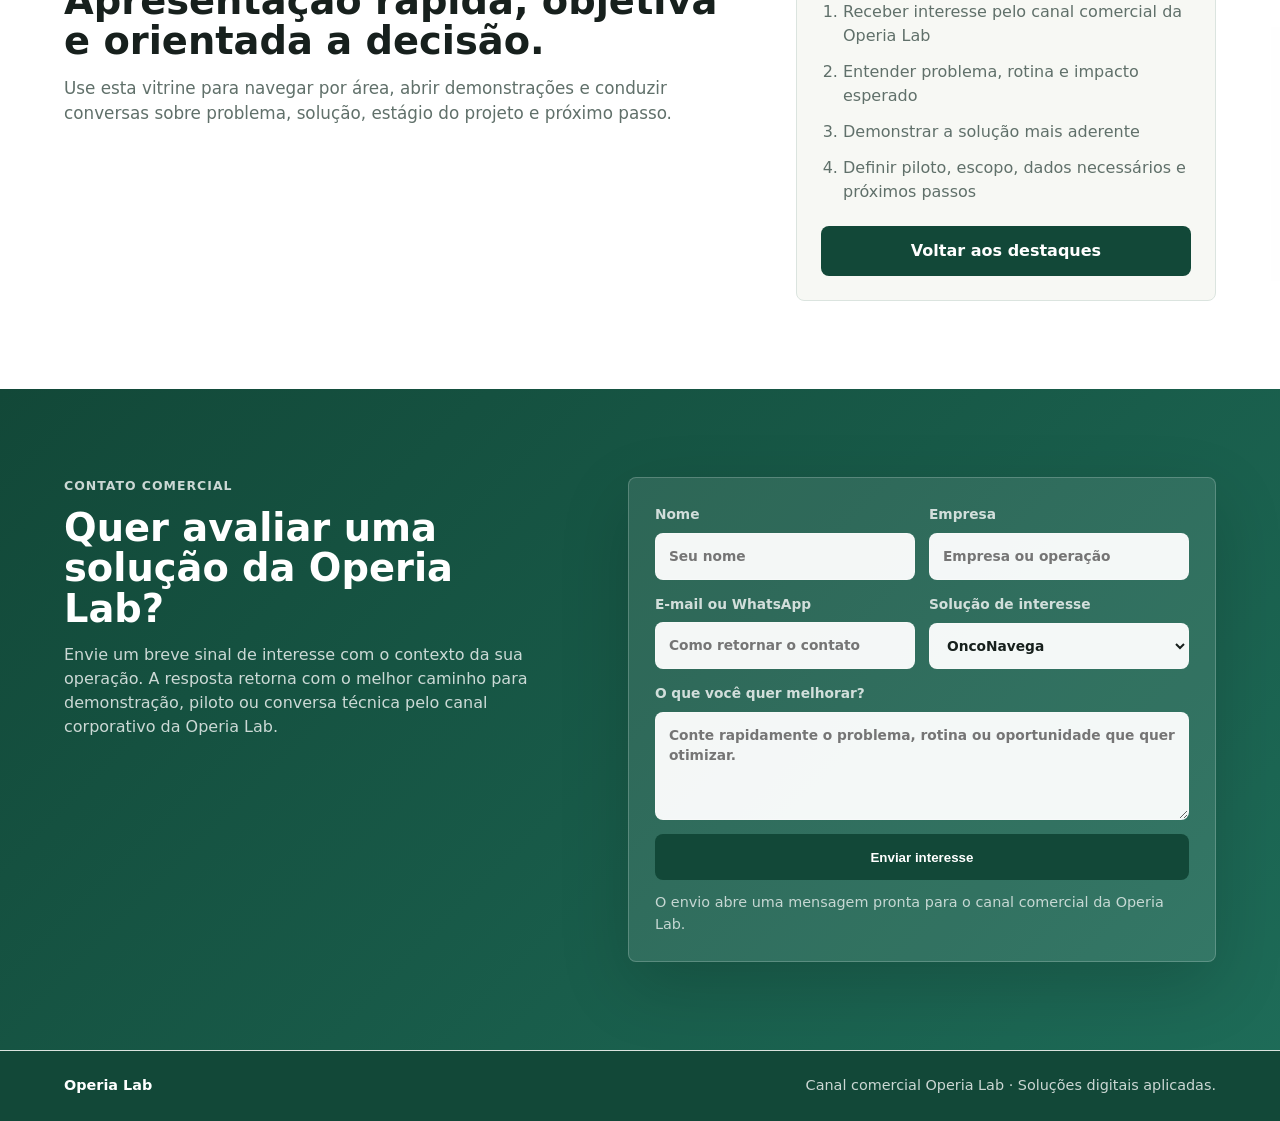
==== commit 673d5cf6: "Padroniza capas dos destaques" ====
--- a/index.html
+++ b/index.html
@@ -282,9 +282,11 @@
           </article>
 
           <article class="sales-card featured">
-            <div class="sales-cover image-visual">
-              <img src="assets/minha-inflacao-app.png" alt="Interface do projeto Minha Inflação">
+            <div class="sales-cover concept-visual inflation">
               <span class="status-badge">Landing</span>
+              <span class="visual-label">Preço real</span>
+              <strong>Inflação pessoal</strong>
+              <small>cesta · variação · decisão</small>
             </div>
             <div class="sales-body">
               <div class="card-meta">
@@ -305,9 +307,11 @@
           </article>
 
           <article class="sales-card">
-            <div class="sales-cover image-visual">
-              <img src="assets/docsignal-slide.png" alt="Painel conceitual do projeto DocSignal">
+            <div class="sales-cover concept-visual docsignal">
               <span class="status-badge">Demonstração</span>
+              <span class="visual-label">Fiscal</span>
+              <strong>Sinais em documentos</strong>
+              <small>XML · risco · conferência</small>
             </div>
             <div class="sales-body">
               <div class="card-meta">
--- a/styles.css
+++ b/styles.css
@@ -721,6 +721,20 @@
     linear-gradient(135deg, #713d4a, #17201d);
 }
 
+.concept-visual.inflation::before {
+  background:
+    linear-gradient(135deg, rgba(255, 255, 255, 0.12), transparent 38%),
+    radial-gradient(circle at 82% 18%, rgba(197, 146, 61, 0.5), transparent 126px),
+    linear-gradient(135deg, #5a451f, #17201d);
+}
+
+.concept-visual.docsignal::before {
+  background:
+    linear-gradient(135deg, rgba(255, 255, 255, 0.12), transparent 38%),
+    radial-gradient(circle at 82% 18%, rgba(130, 216, 189, 0.42), transparent 126px),
+    linear-gradient(135deg, #204b44, #17201d);
+}
+
 .concept-visual.audit::before {
   background:
     linear-gradient(135deg, rgba(255, 255, 255, 0.12), transparent 38%),
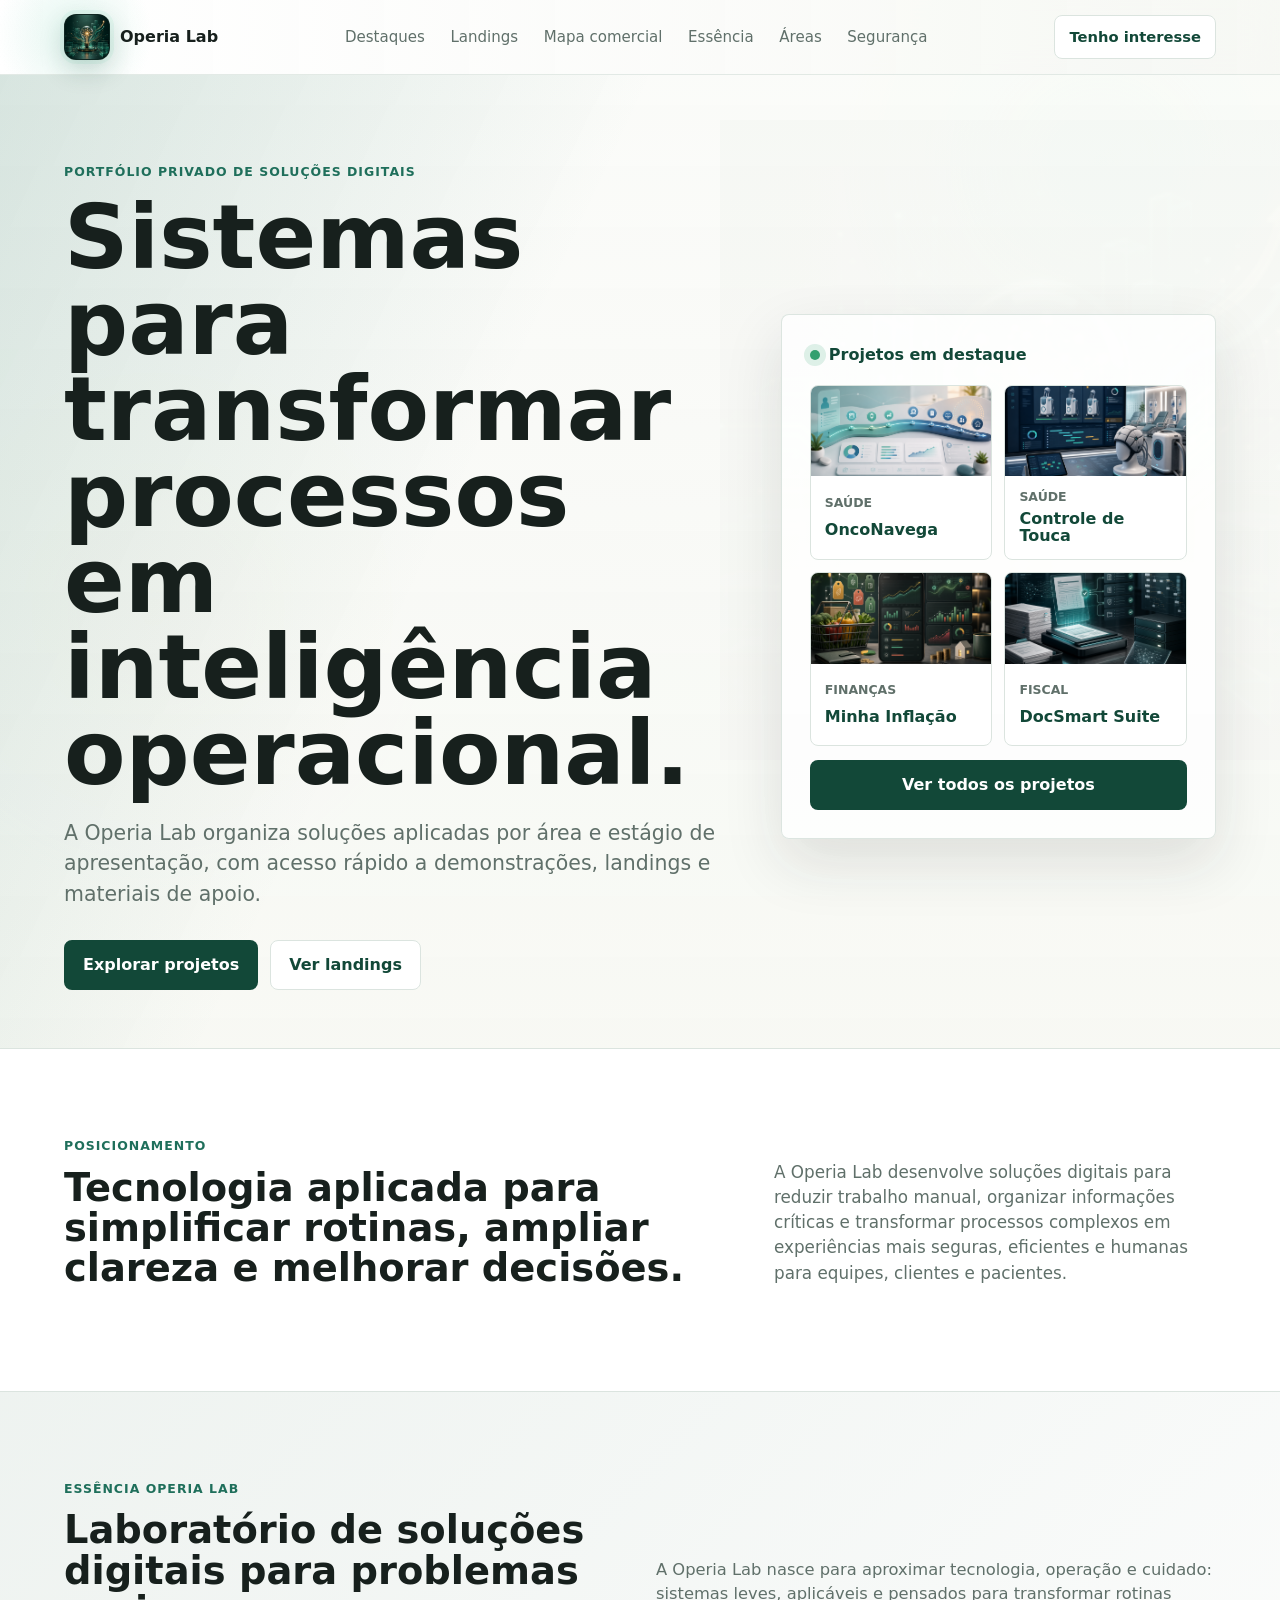
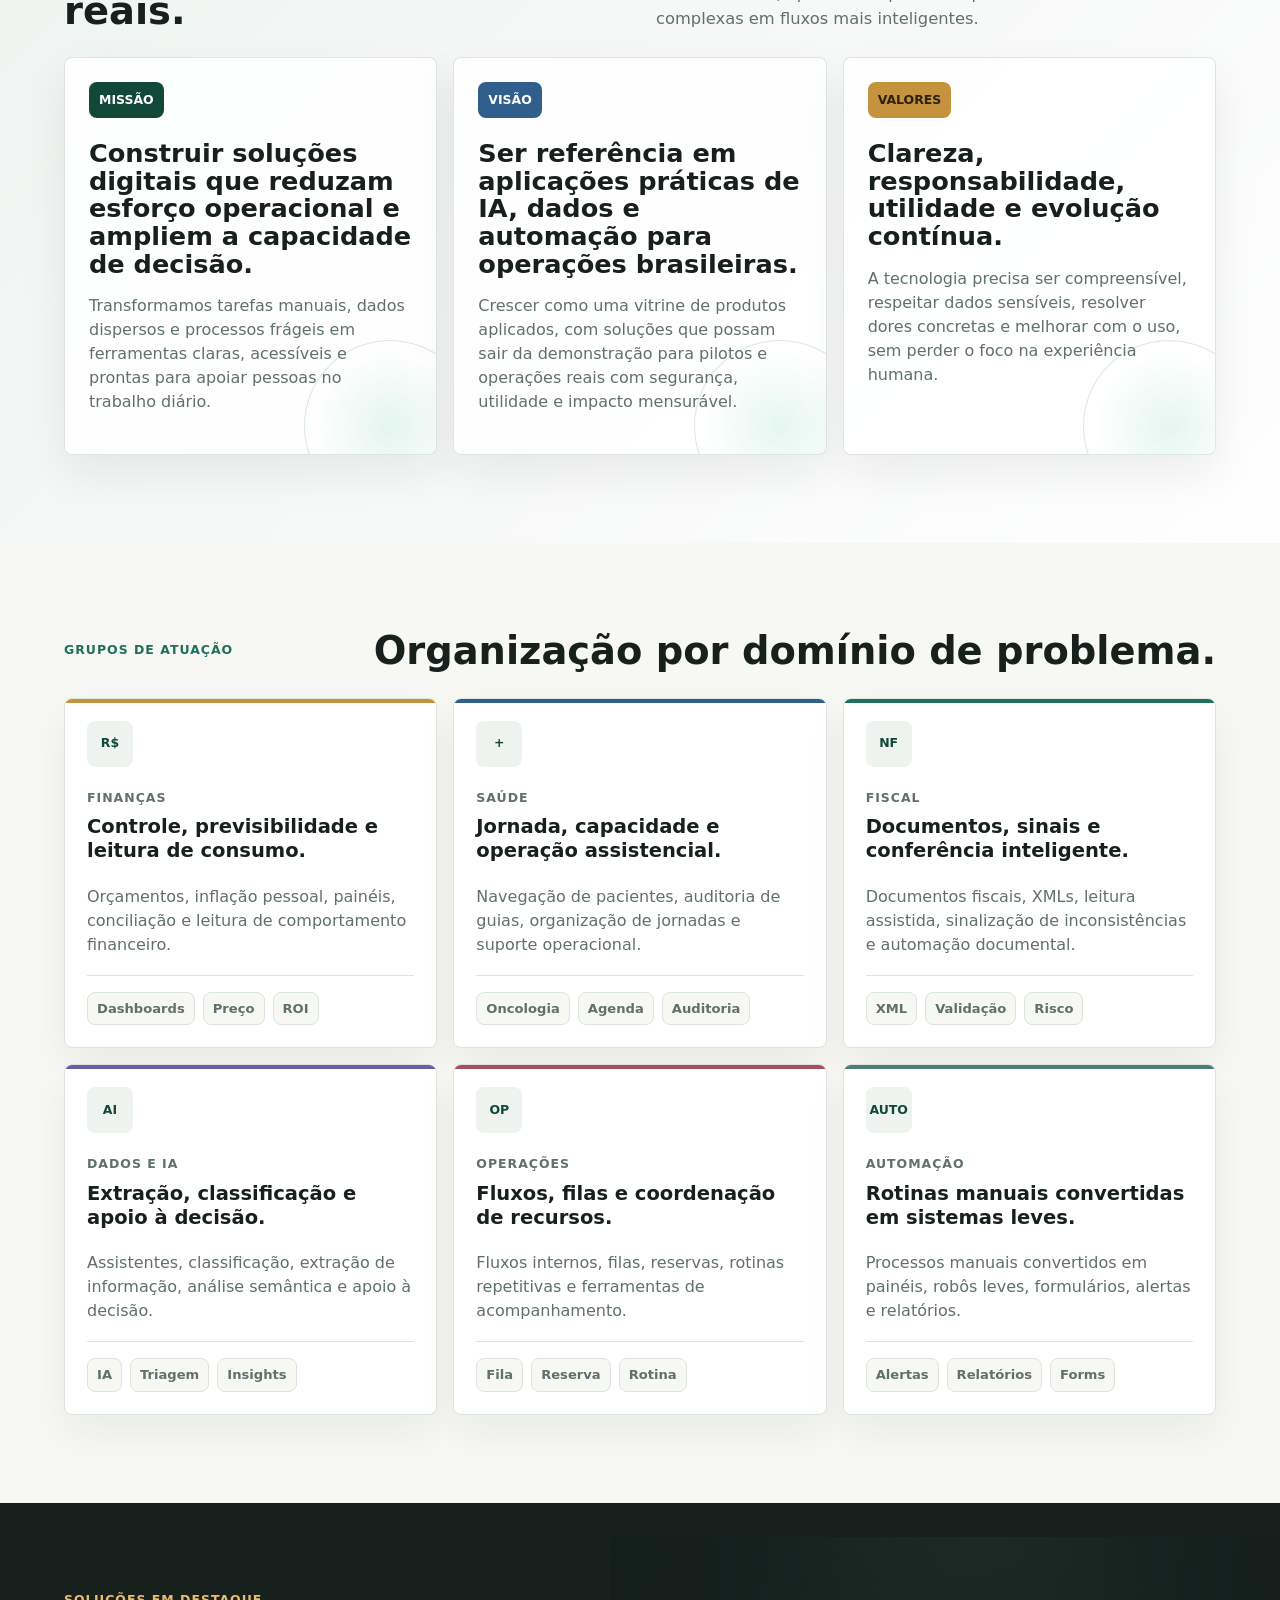
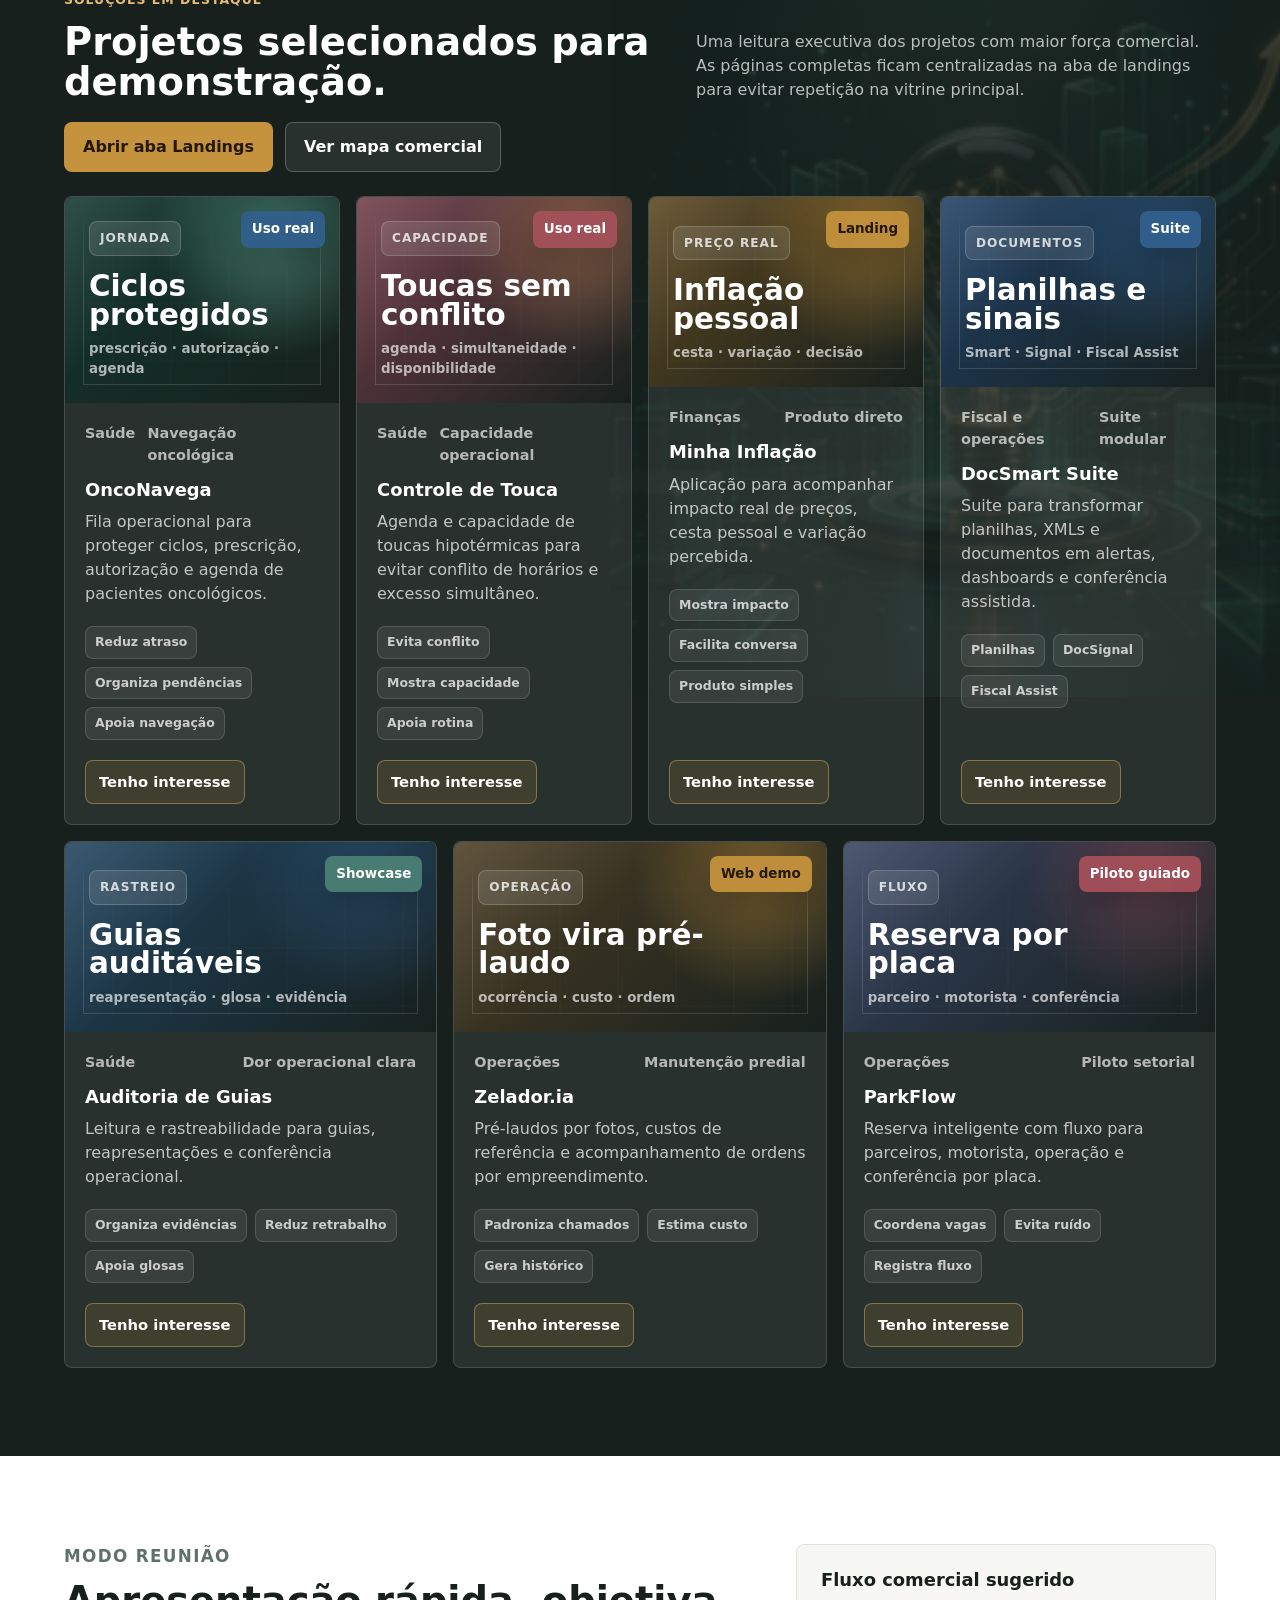
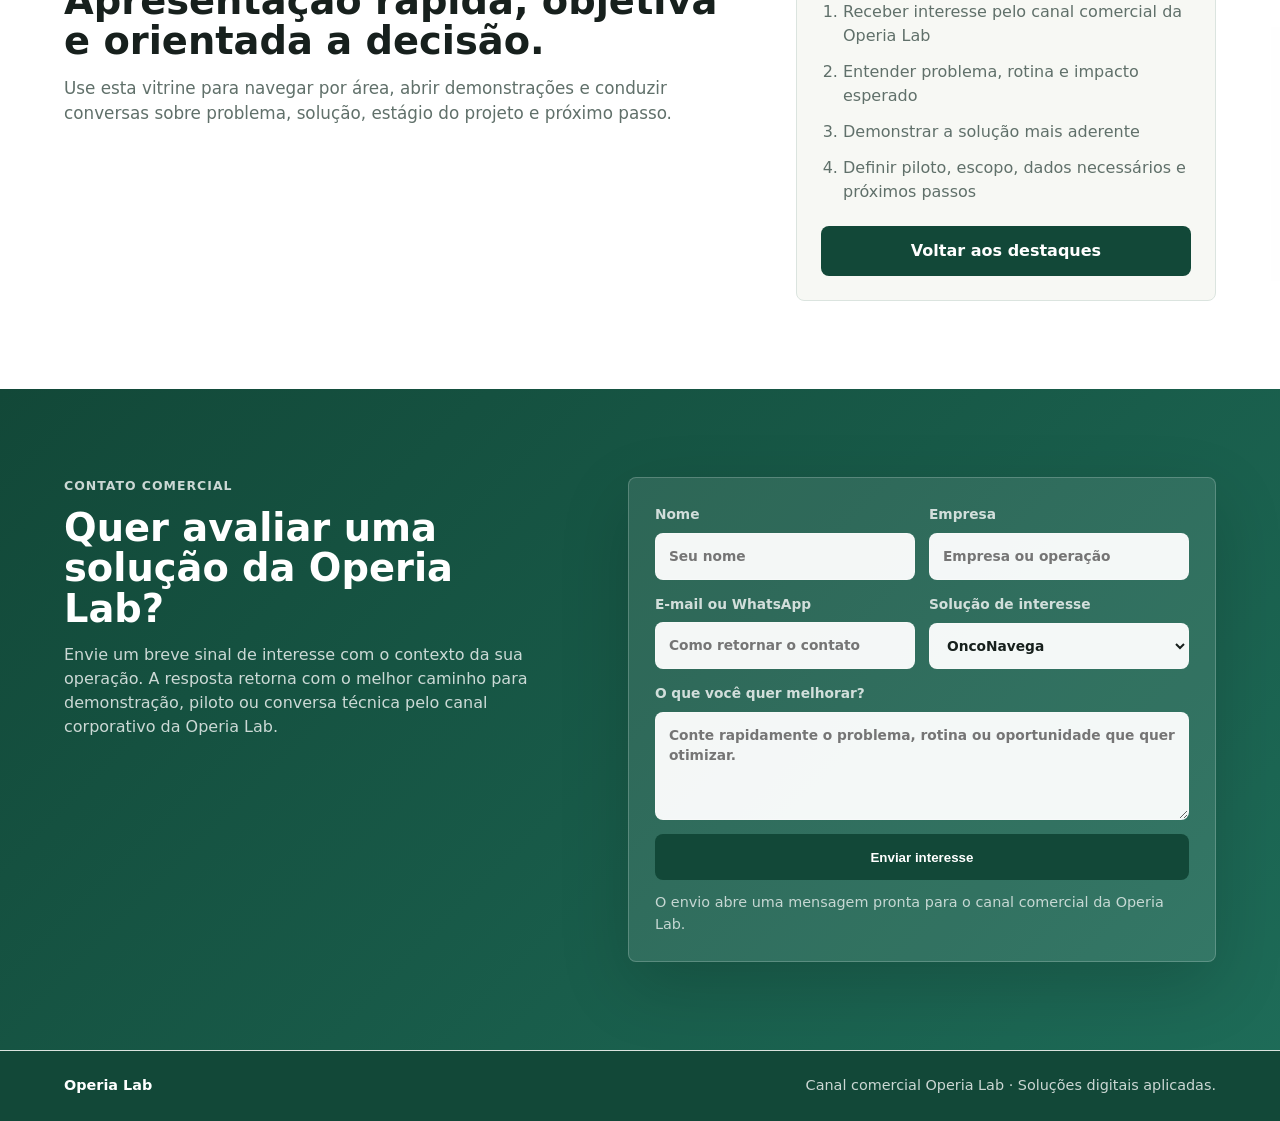
==== commit 7d413f9b: "Reposiciona DocSmart como suite documental" ====
--- a/index.html
+++ b/index.html
@@ -65,10 +65,10 @@
               <span>Finanças</span>
               <strong>Minha Inflação</strong>
             </a>
-            <a class="hero-project-card" href="docsignal/docsignal_landing.html">
+            <a class="hero-project-card" href="docsignal/docsmart_landing.html">
               <img src="assets/cover-docsignal.png" alt="">
               <span>Fiscal</span>
-              <strong>DocSignal</strong>
+              <strong>DocSmart Suite</strong>
             </a>
           </div>
           <a class="button primary full hero-panel-action" href="index.html#vendaveis">Ver todos os projetos</a>
@@ -308,25 +308,25 @@
 
           <article class="sales-card">
             <div class="sales-cover concept-visual docsignal">
-              <span class="status-badge">Demonstração</span>
-              <span class="visual-label">Fiscal</span>
-              <strong>Sinais em documentos</strong>
-              <small>XML · risco · conferência</small>
-            </div>
-            <div class="sales-body">
-              <div class="card-meta">
-                <span>Fiscal</span>
-                <span>Oferta principal</span>
-              </div>
-              <h3>DocSignal</h3>
-              <p>Inteligência documental para leitura fiscal, sinais de risco e conferência assistida.</p>
-              <div class="value-points">
-                <span>Lê XML</span>
-                <span>Sinaliza risco</span>
-                <span>Apoia conferência</span>
-              </div>
-              <div class="sales-actions">
-                <a class="button secondary" href="index.html#interesse" data-interest-link="DocSignal">Tenho interesse</a>
+              <span class="status-badge">Suite</span>
+              <span class="visual-label">Documentos</span>
+              <strong>Planilhas e sinais</strong>
+              <small>Smart · Signal · Fiscal Assist</small>
+            </div>
+            <div class="sales-body">
+              <div class="card-meta">
+                <span>Fiscal e operações</span>
+                <span>Suite modular</span>
+              </div>
+              <h3>DocSmart Suite</h3>
+              <p>Suite para transformar planilhas, XMLs e documentos em alertas, dashboards e conferência assistida.</p>
+              <div class="value-points">
+                <span>Planilhas</span>
+                <span>DocSignal</span>
+                <span>Fiscal Assist</span>
+              </div>
+              <div class="sales-actions">
+                <a class="button secondary" href="index.html#interesse" data-interest-link="DocSmart Suite">Tenho interesse</a>
               </div>
             </div>
           </article>
@@ -460,7 +460,7 @@
               <option>OncoNavega</option>
               <option>Controle de Touca</option>
               <option>Minha Inflação</option>
-              <option>DocSignal</option>
+              <option>DocSmart Suite</option>
               <option>Auditoria de Guias</option>
               <option>Zelador.ia</option>
               <option>ParkFlow</option>
--- a/styles.css
+++ b/styles.css
@@ -109,7 +109,7 @@
 .header-action:hover,
 .card-footer a:hover,
 .sales-actions a:hover {
-  color: var(--green);
+  color: var(--gold);
 }
 
 .header-action {
@@ -582,7 +582,7 @@
 }
 
 .sales-section .section-kicker {
-  color: #82d8bd;
+  color: #e7bd72;
 }
 
 .sales-section-actions {
@@ -593,8 +593,8 @@
 }
 
 .sales-section-actions .button.primary {
-  background: #82d8bd;
-  color: #0d2f24;
+  background: var(--gold);
+  color: #241806;
 }
 
 .sales-section-actions .button.secondary {
@@ -731,8 +731,8 @@
 .concept-visual.docsignal::before {
   background:
     linear-gradient(135deg, rgba(255, 255, 255, 0.12), transparent 38%),
-    radial-gradient(circle at 82% 18%, rgba(130, 216, 189, 0.42), transparent 126px),
-    linear-gradient(135deg, #204b44, #17201d);
+    radial-gradient(circle at 82% 18%, rgba(49, 95, 141, 0.5), transparent 126px),
+    linear-gradient(135deg, #1f3f64, #17201d);
 }
 
 .concept-visual.audit::before {
@@ -765,7 +765,7 @@
   align-items: center;
   padding: 8px 11px;
   border-radius: 8px;
-  background: rgba(18, 72, 56, 0.92);
+  background: rgba(49, 95, 141, 0.94);
   color: var(--white);
   font-size: 0.84rem;
   font-weight: 900;
@@ -775,6 +775,26 @@
 .concept-visual .status-badge {
   top: 14px;
   bottom: auto;
+}
+
+.concept-visual.oncology .status-badge,
+.concept-visual.docsignal .status-badge {
+  background: rgba(49, 95, 141, 0.94);
+}
+
+.concept-visual.cooling .status-badge,
+.concept-visual.mobility .status-badge {
+  background: rgba(165, 80, 90, 0.94);
+}
+
+.concept-visual.inflation .status-badge,
+.concept-visual.maintenance .status-badge {
+  background: rgba(197, 146, 61, 0.95);
+  color: #241806;
+}
+
+.concept-visual.audit .status-badge {
+  background: rgba(75, 127, 115, 0.94);
 }
 
 .sales-body {
@@ -831,8 +851,8 @@
 }
 
 .sales-actions .button.secondary {
-  border-color: rgba(255, 255, 255, 0.24);
-  background: rgba(255, 255, 255, 0.08);
+  border-color: rgba(231, 189, 114, 0.42);
+  background: rgba(197, 146, 61, 0.14);
   color: var(--white);
 }
 
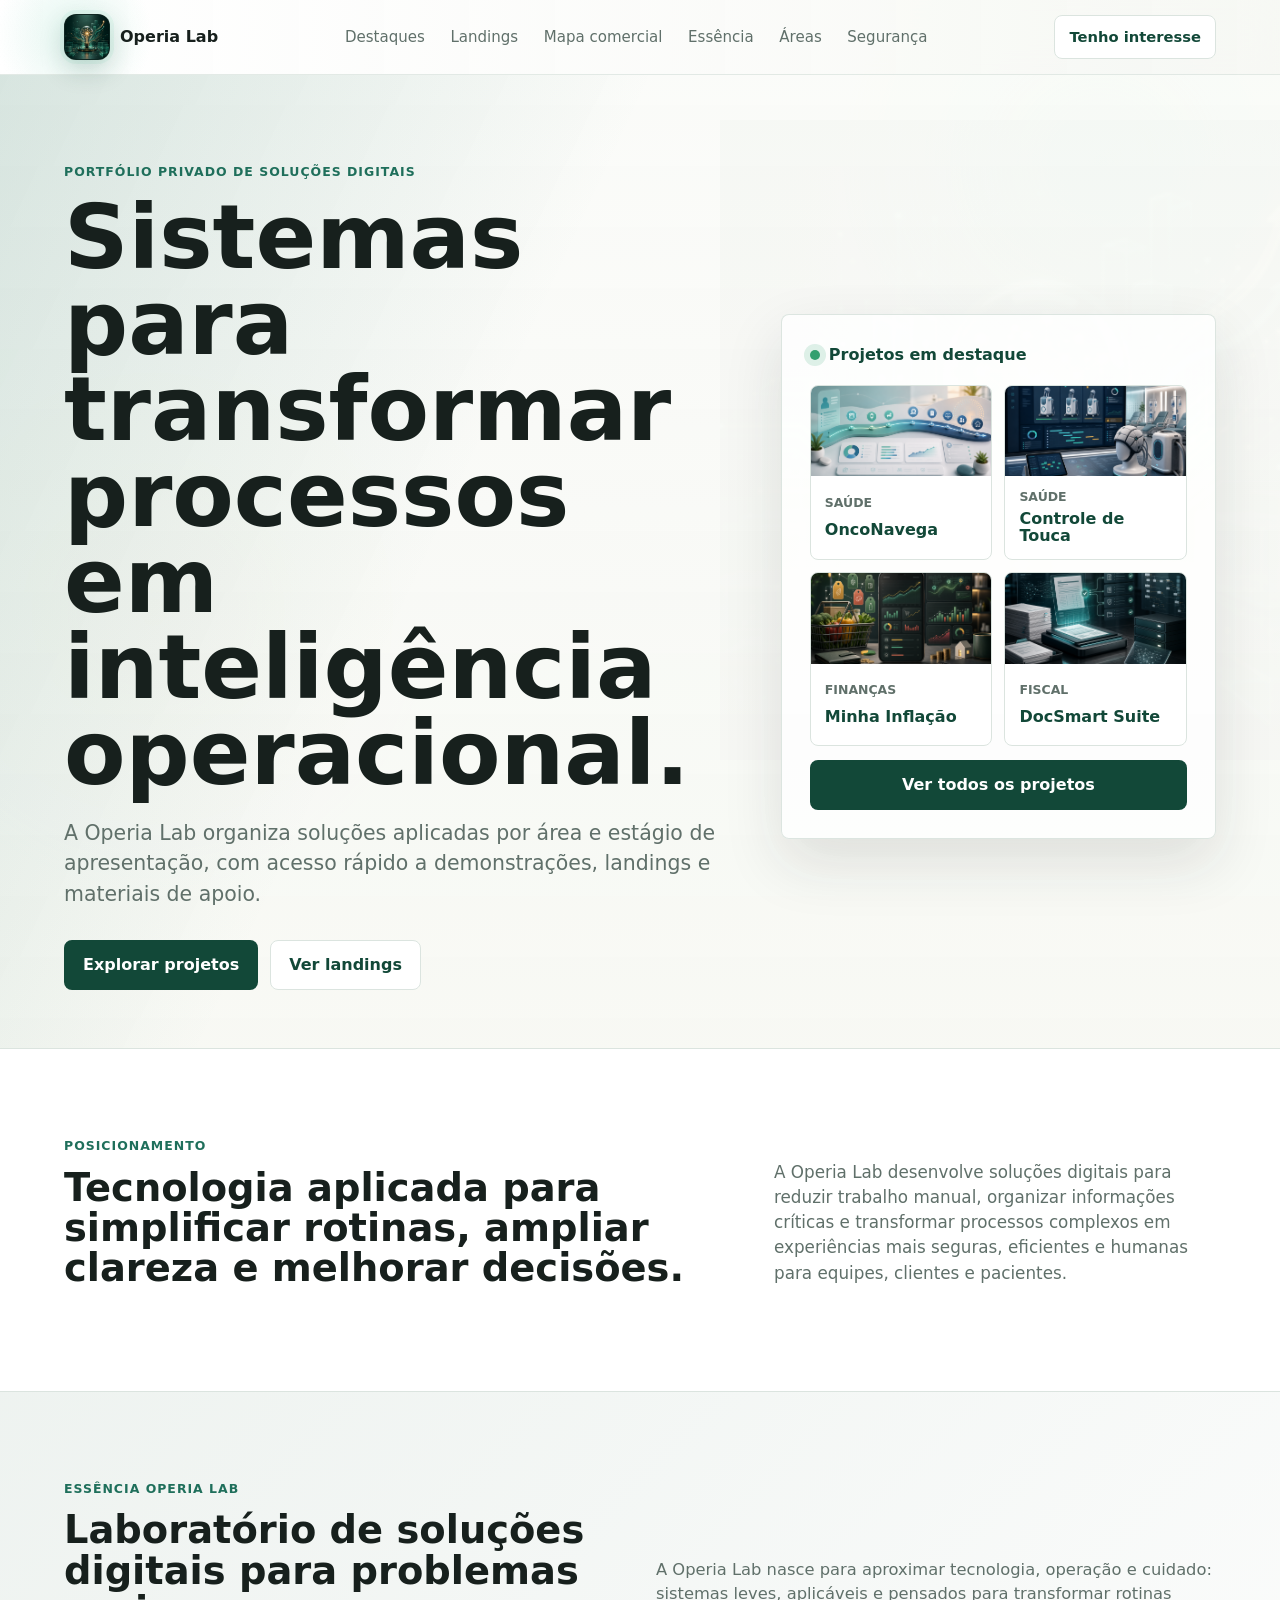
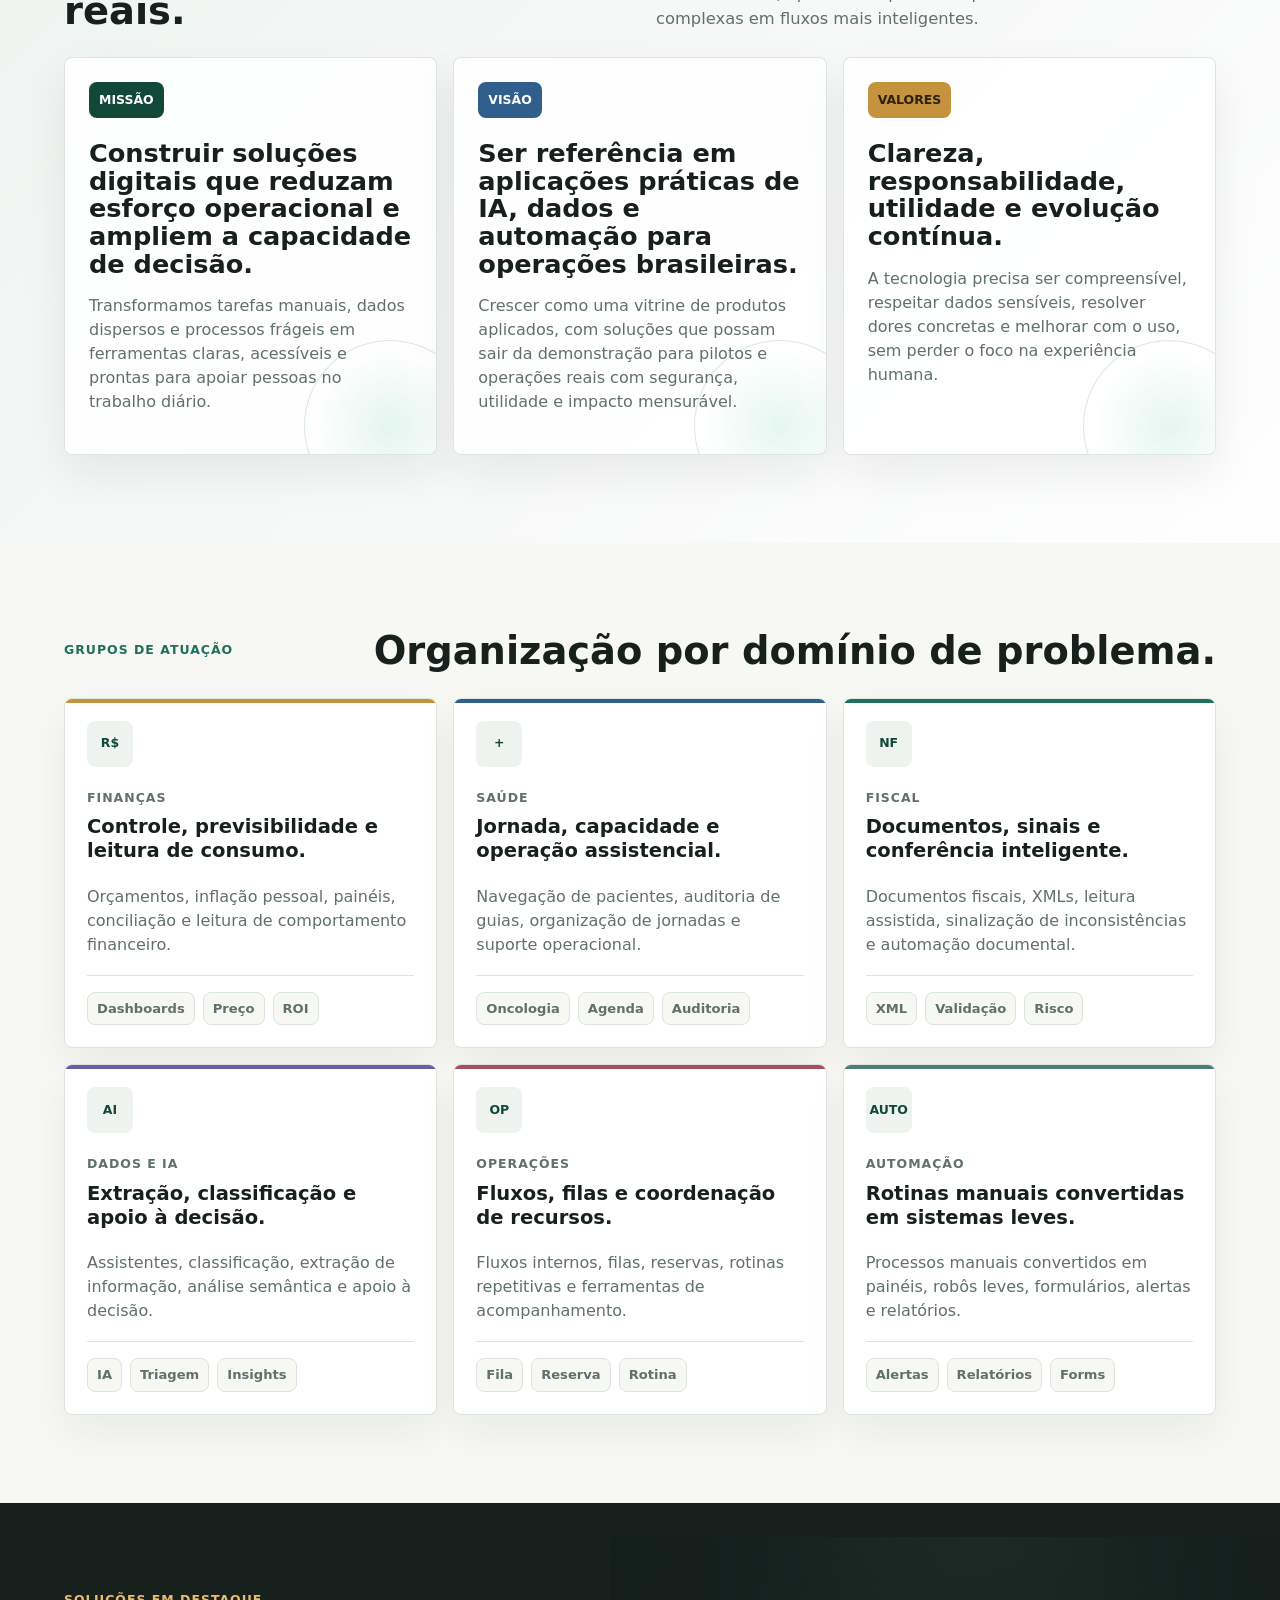
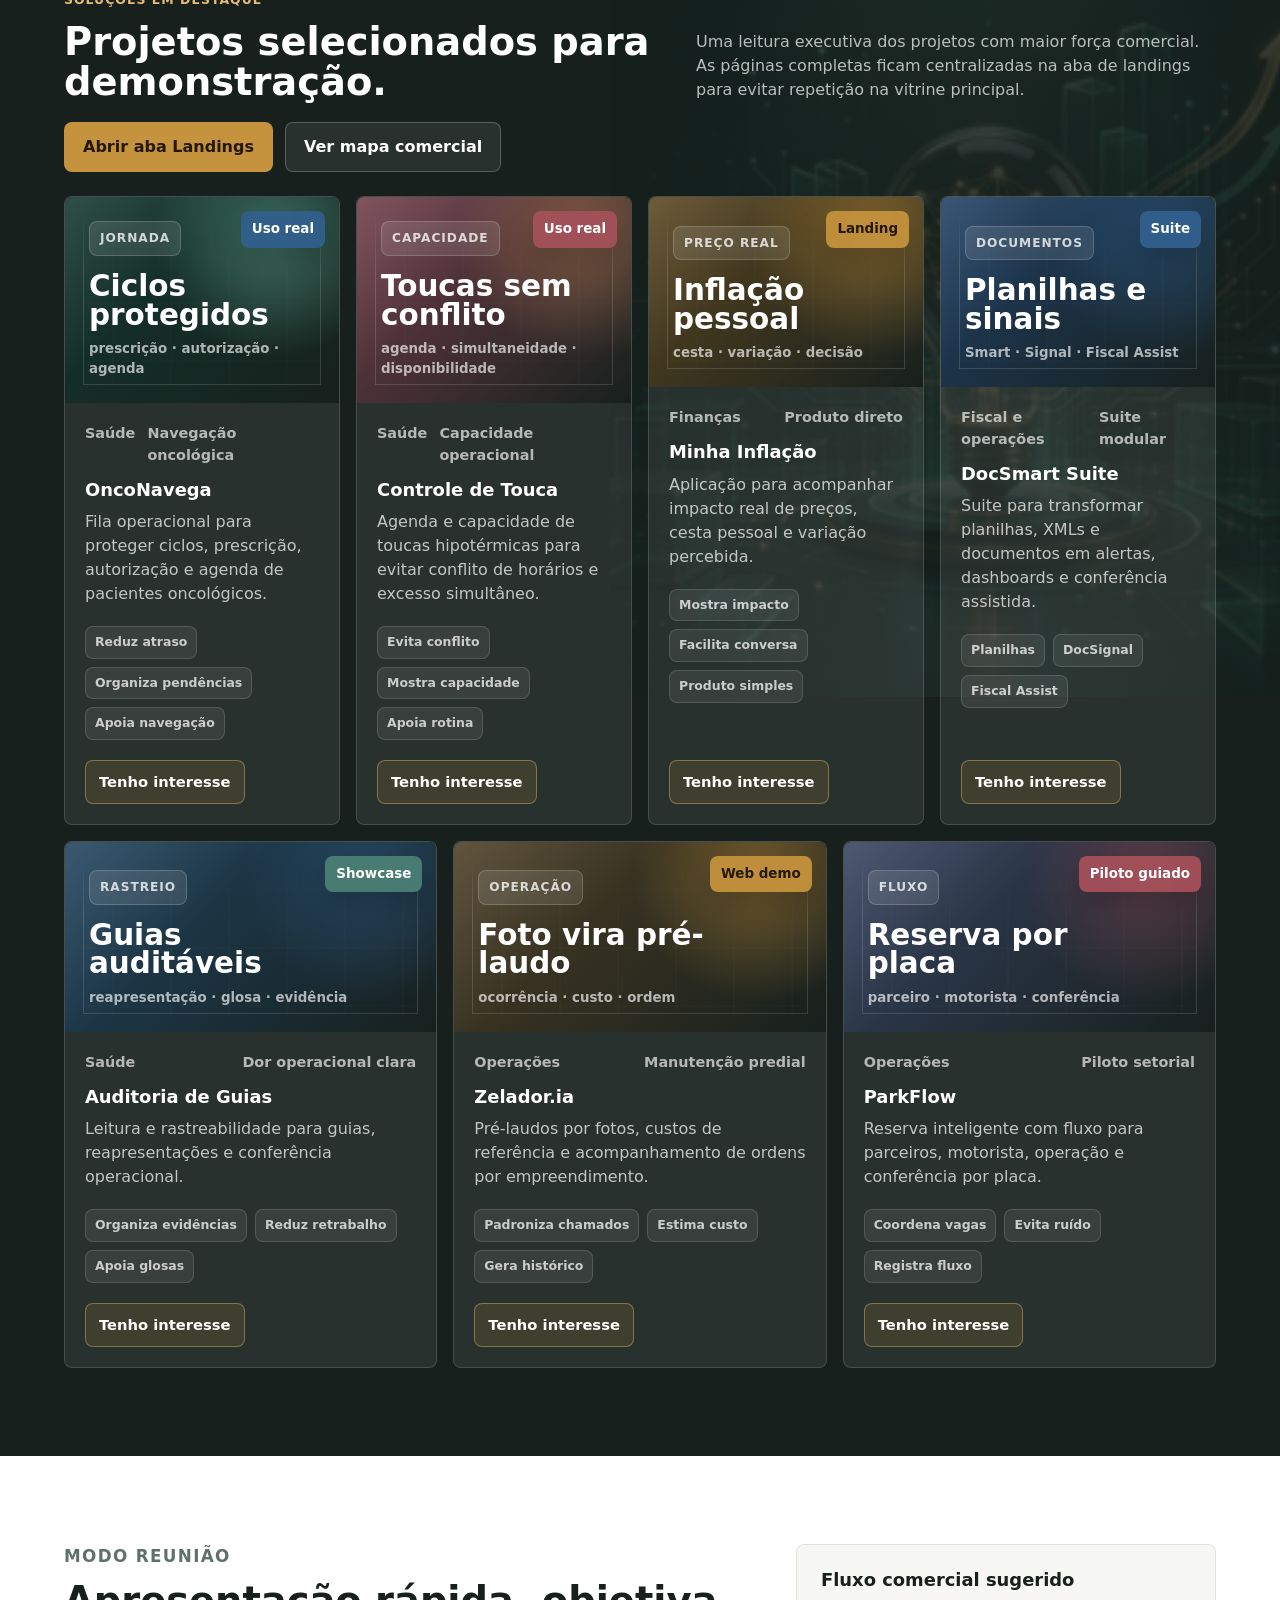
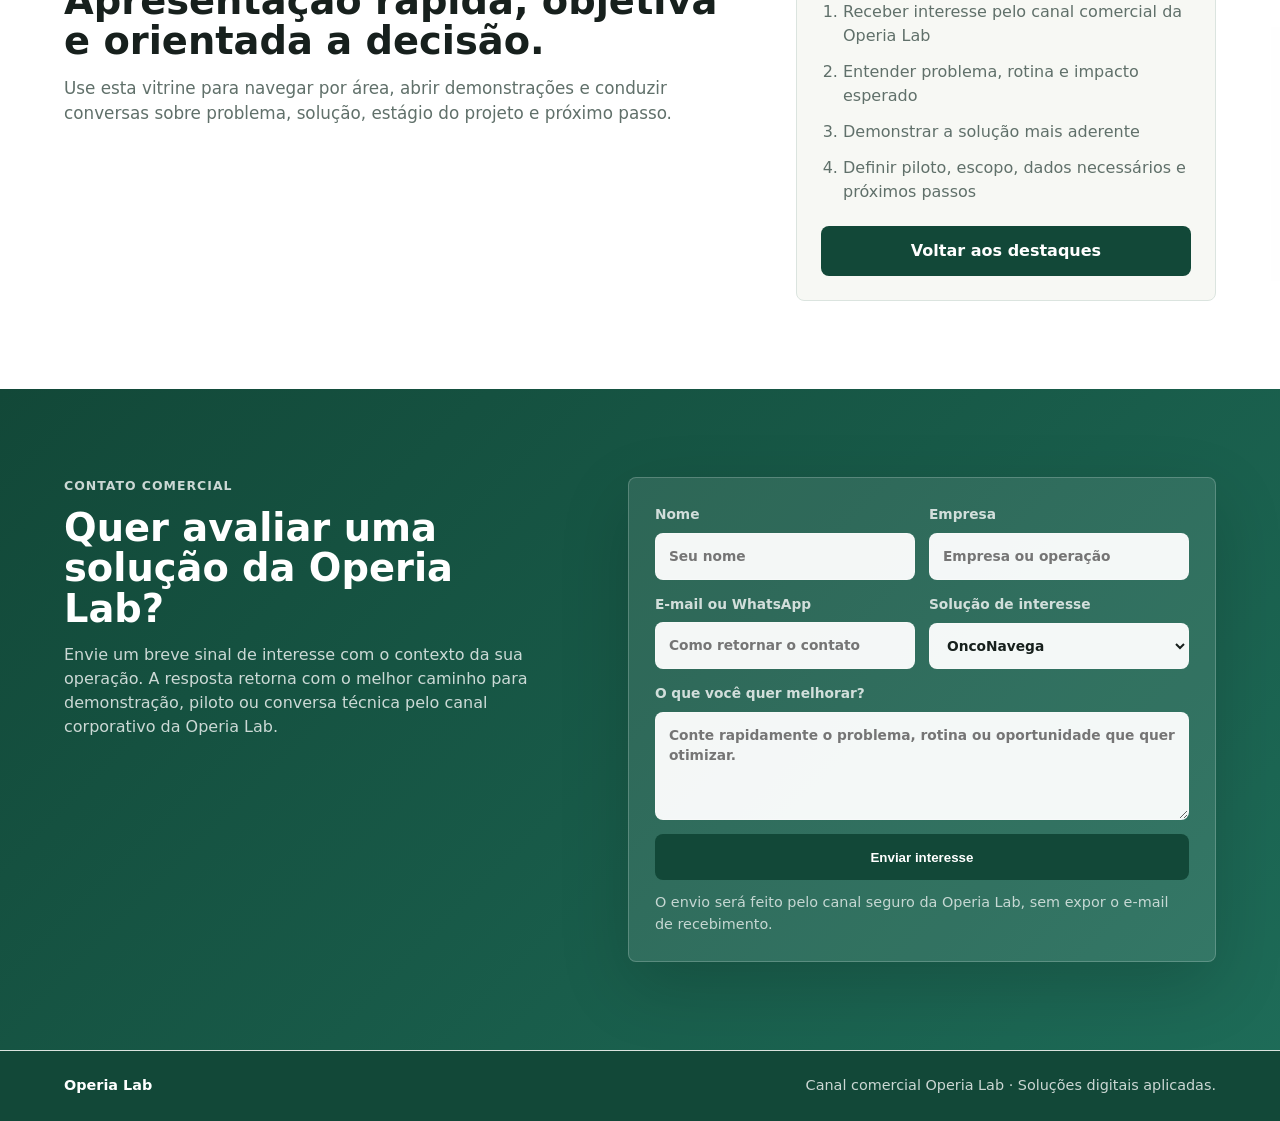
==== commit dbffc4af: "Remove mailto do formulario de interesse" ====
--- a/index.html
+++ b/index.html
@@ -472,7 +472,7 @@
             <textarea name="message" rows="4" placeholder="Conte rapidamente o problema, rotina ou oportunidade que quer otimizar."></textarea>
           </label>
           <button class="button primary full" type="submit">Enviar interesse</button>
-          <p class="form-note" id="interestStatus">O envio abre uma mensagem pronta para o canal comercial da Operia Lab.</p>
+          <p class="form-note" id="interestStatus">O envio será feito pelo canal seguro da Operia Lab, sem expor o e-mail de recebimento.</p>
         </form>
       </section>
     </main>
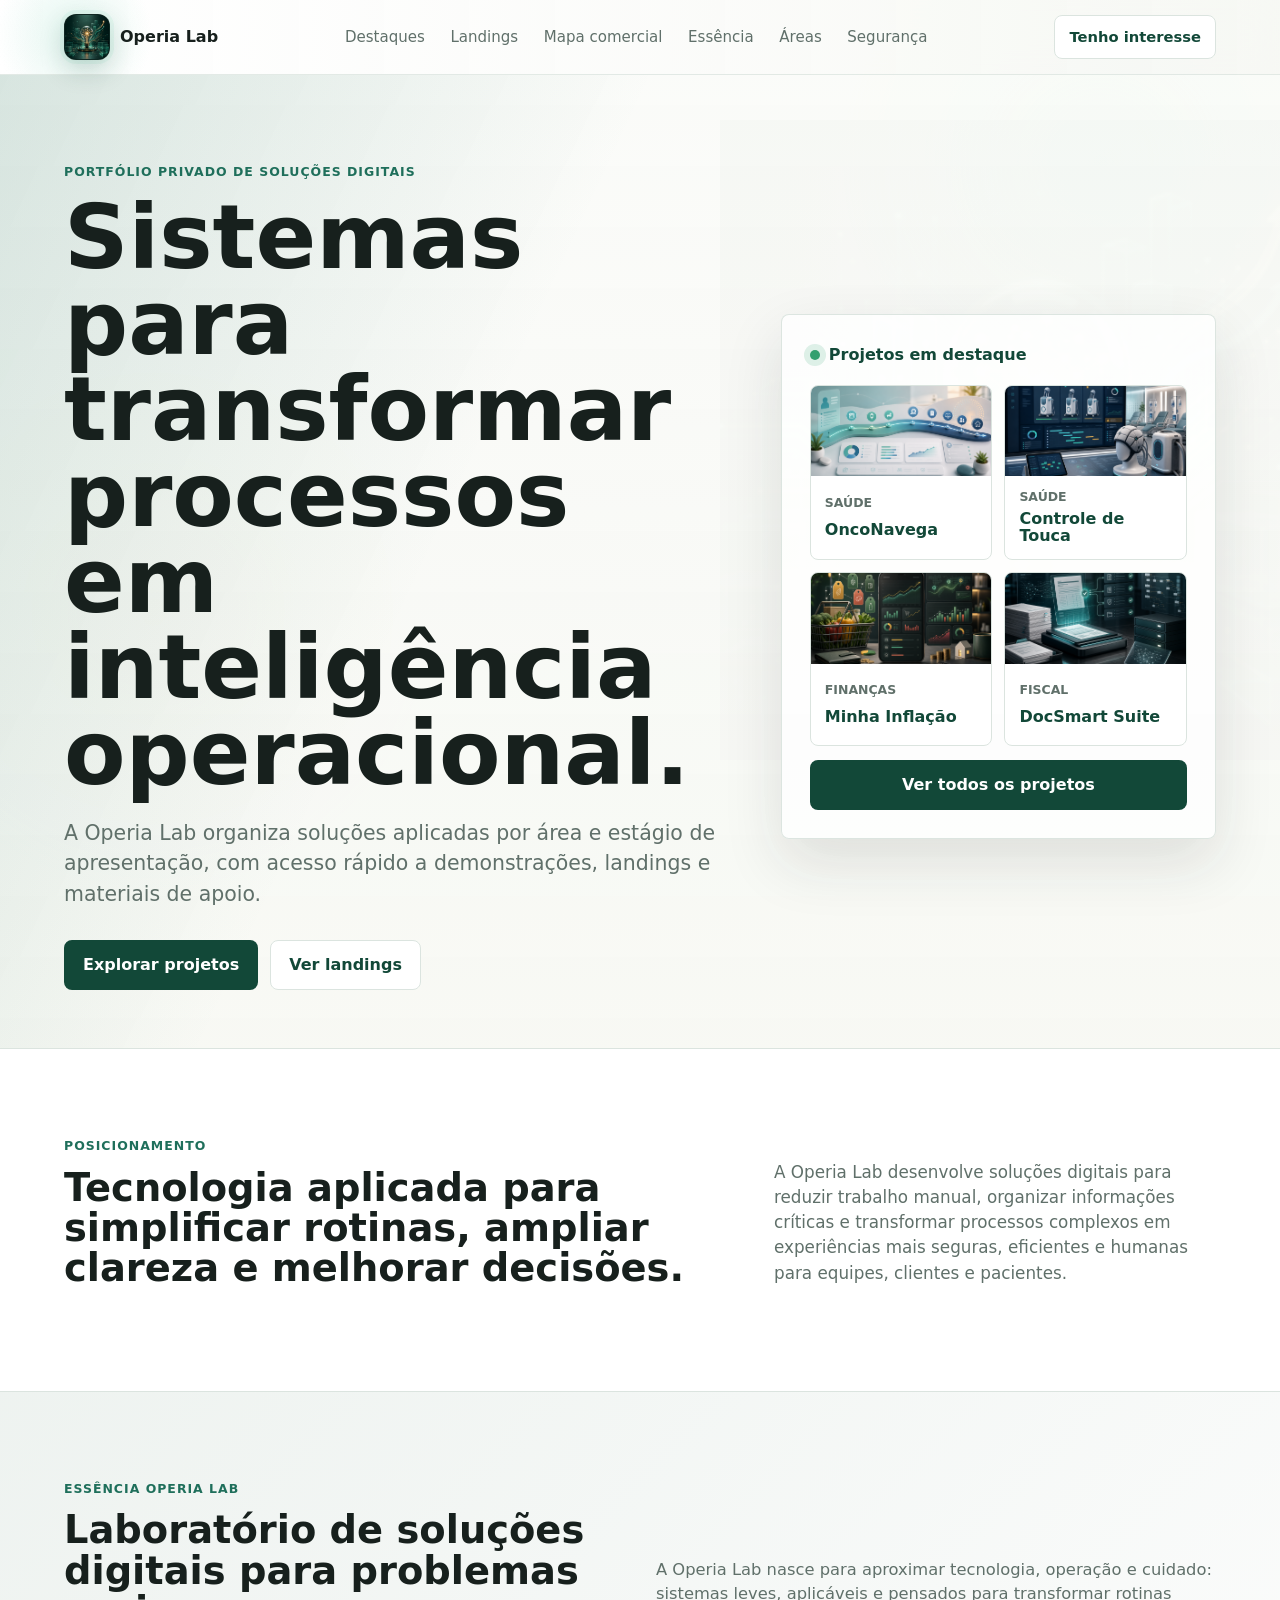
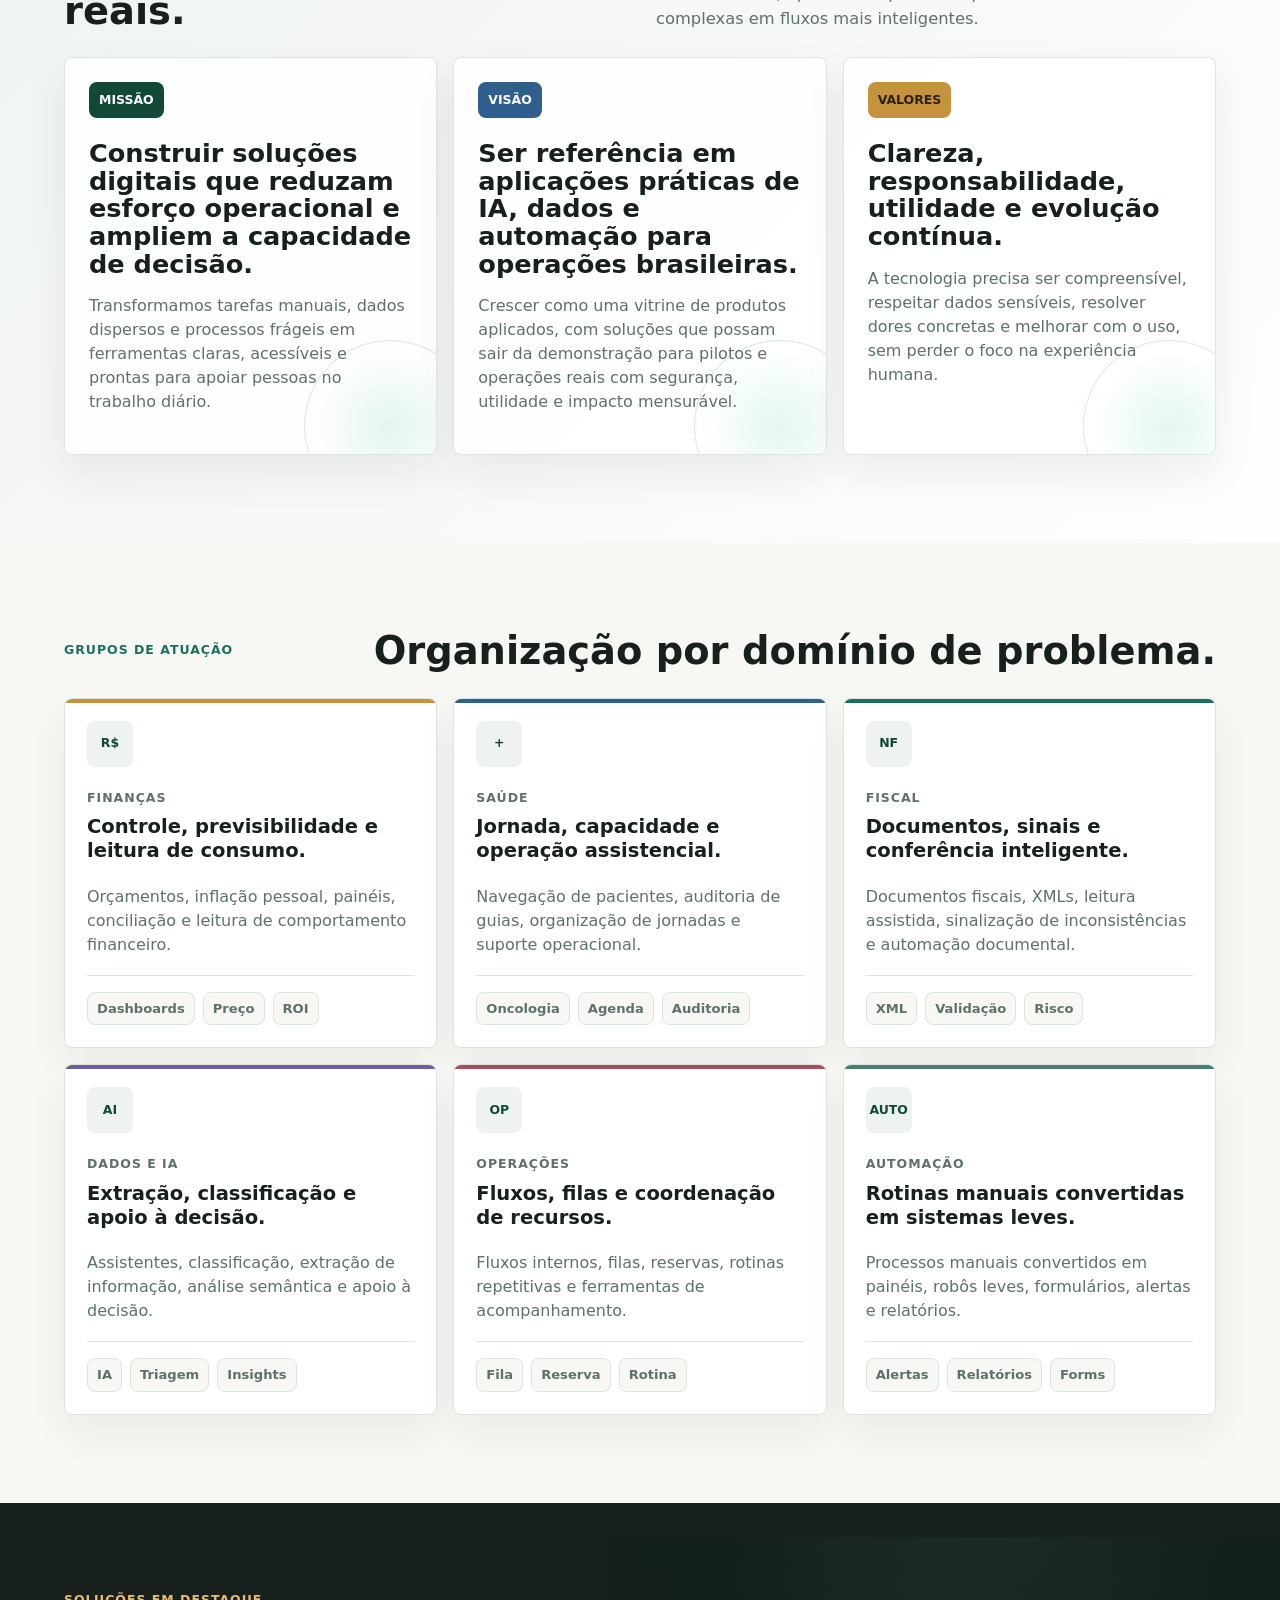
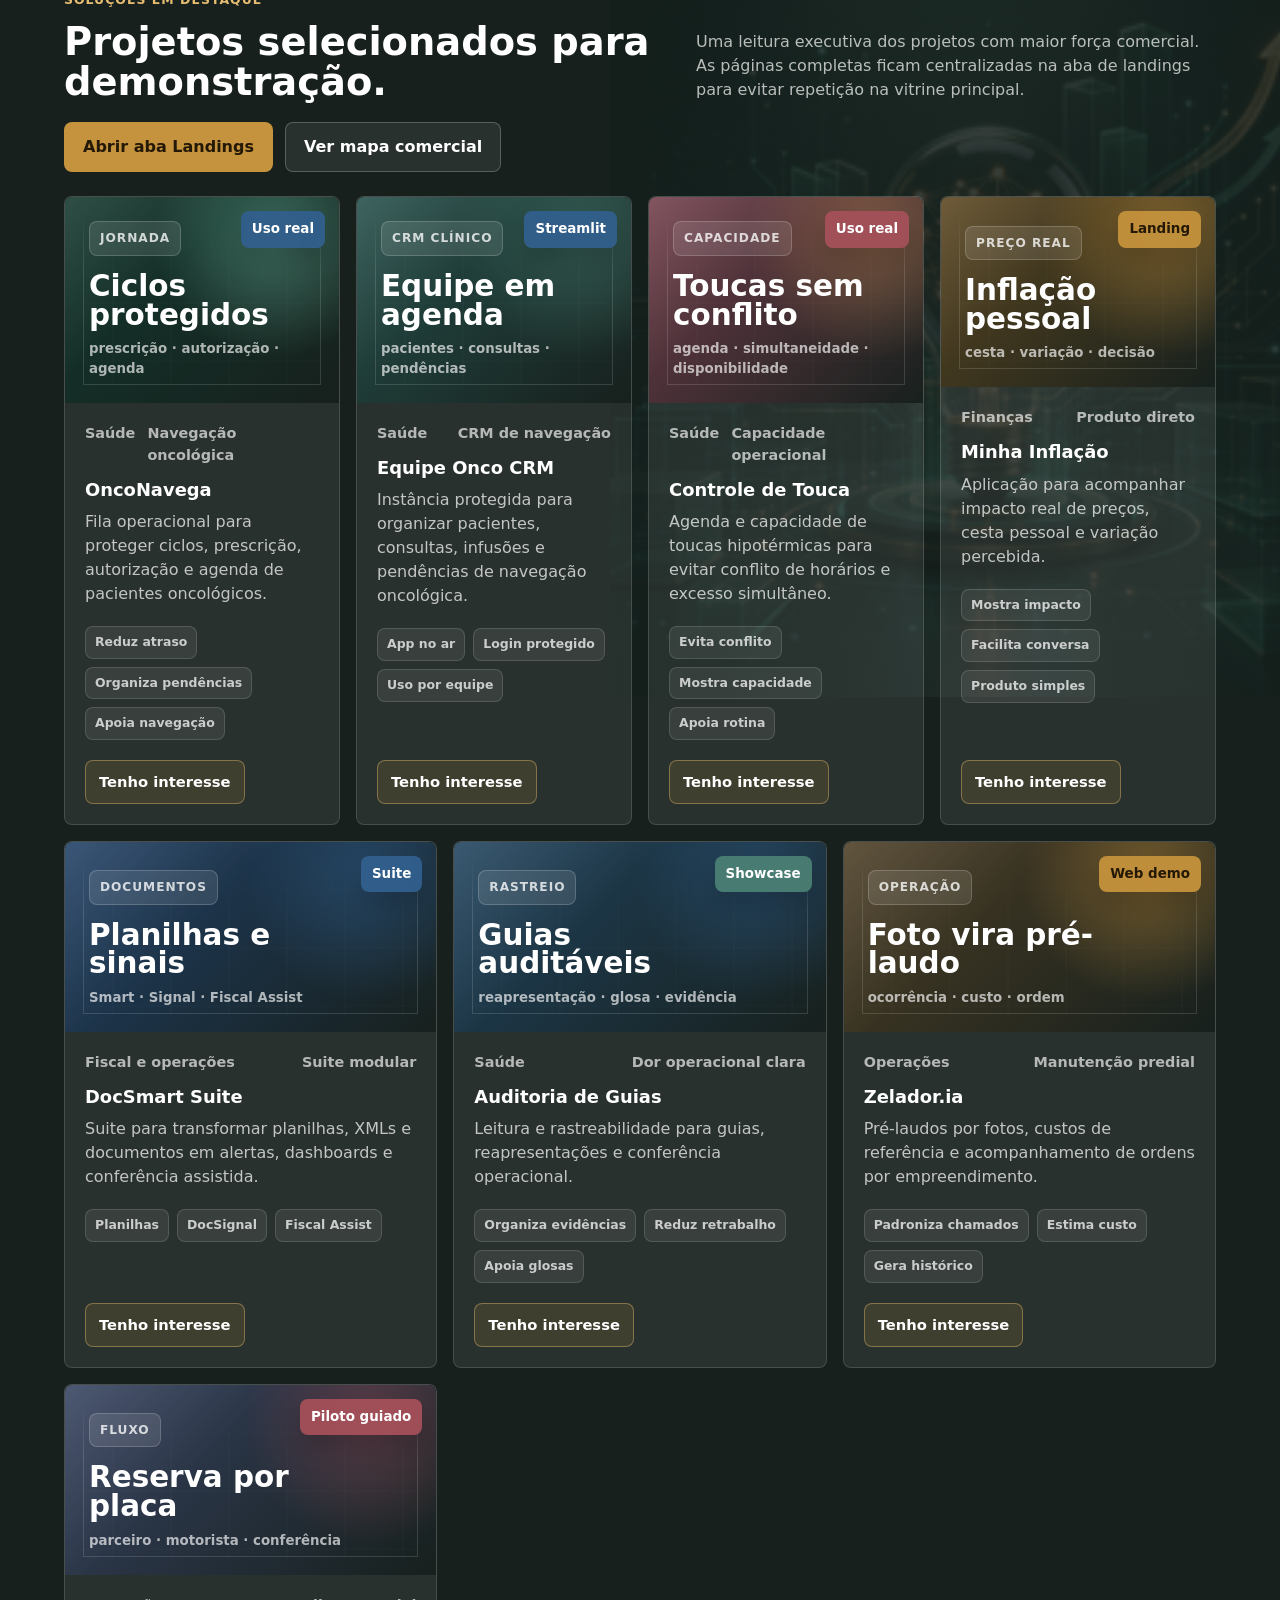
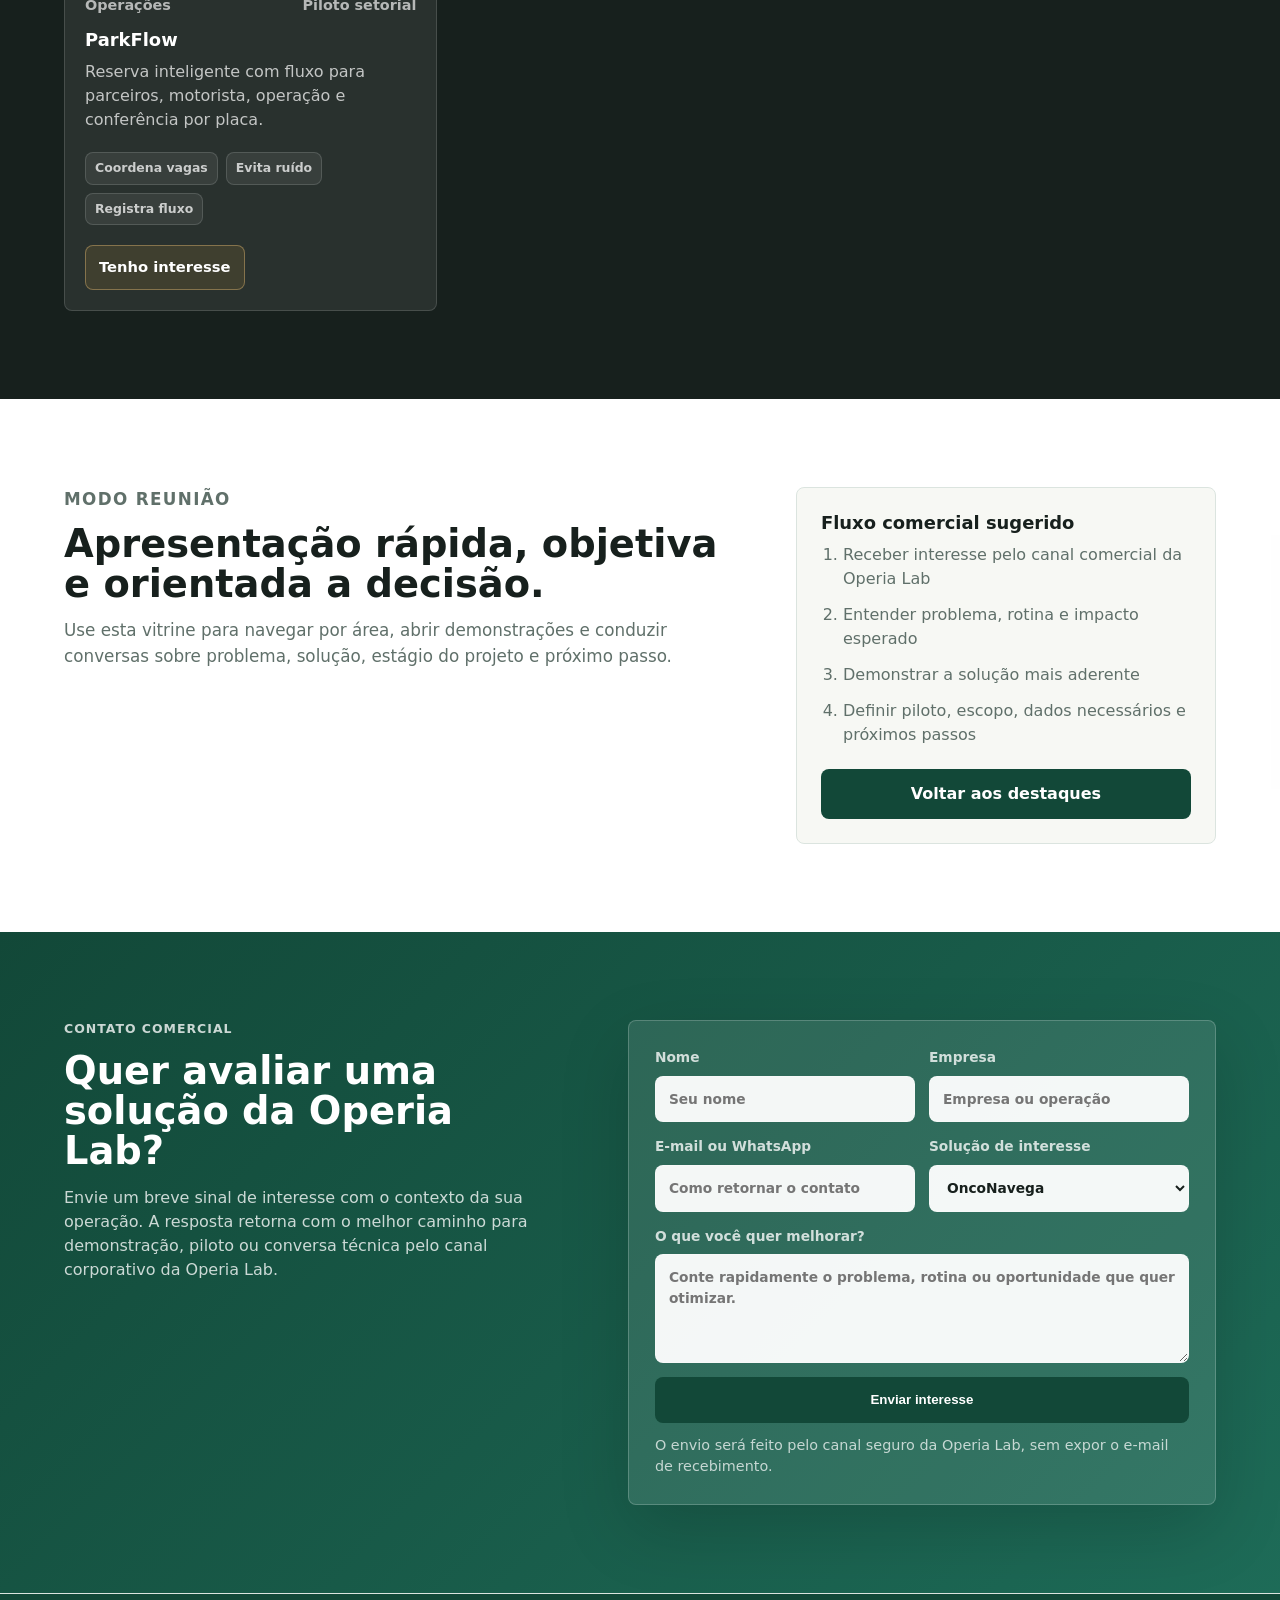
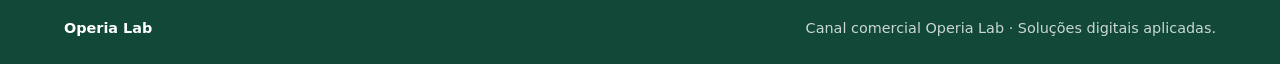
==== commit a9c65ac7: "Adiciona Equipe Onco CRM a vitrine" ====
--- a/index.html
+++ b/index.html
@@ -257,6 +257,31 @@
           </article>
 
           <article class="sales-card featured">
+            <div class="sales-cover concept-visual crm">
+              <span class="status-badge">Streamlit</span>
+              <span class="visual-label">CRM clínico</span>
+              <strong>Equipe em agenda</strong>
+              <small>pacientes · consultas · pendências</small>
+            </div>
+            <div class="sales-body">
+              <div class="card-meta">
+                <span>Saúde</span>
+                <span>CRM de navegação</span>
+              </div>
+              <h3>Equipe Onco CRM</h3>
+              <p>Instância protegida para organizar pacientes, consultas, infusões e pendências de navegação oncológica.</p>
+              <div class="value-points">
+                <span>App no ar</span>
+                <span>Login protegido</span>
+                <span>Uso por equipe</span>
+              </div>
+              <div class="sales-actions">
+                <a class="button secondary" href="index.html#interesse" data-interest-link="Equipe Onco CRM">Tenho interesse</a>
+              </div>
+            </div>
+          </article>
+
+          <article class="sales-card featured">
             <div class="sales-cover concept-visual cooling">
               <span class="status-badge">Uso real</span>
               <span class="visual-label">Capacidade</span>
@@ -458,6 +483,7 @@
             Solução de interesse
             <select name="solution" id="interestSolution">
               <option>OncoNavega</option>
+              <option>Equipe Onco CRM</option>
               <option>Controle de Touca</option>
               <option>Minha Inflação</option>
               <option>DocSmart Suite</option>
@@ -482,6 +508,6 @@
       <span>Canal comercial Operia Lab · Soluções digitais aplicadas.</span>
     </footer>
 
-    <script src="app.js"></script>
+    <script src="app.js?v=no-mailto"></script>
   </body>
 </html>
--- a/styles.css
+++ b/styles.css
@@ -721,6 +721,13 @@
     linear-gradient(135deg, #713d4a, #17201d);
 }
 
+.concept-visual.crm::before {
+  background:
+    linear-gradient(135deg, rgba(255, 255, 255, 0.12), transparent 38%),
+    radial-gradient(circle at 82% 18%, rgba(75, 127, 115, 0.5), transparent 126px),
+    linear-gradient(135deg, #244e49, #17201d);
+}
+
 .concept-visual.inflation::before {
   background:
     linear-gradient(135deg, rgba(255, 255, 255, 0.12), transparent 38%),
@@ -778,6 +785,7 @@
 }
 
 .concept-visual.oncology .status-badge,
+.concept-visual.crm .status-badge,
 .concept-visual.docsignal .status-badge {
   background: rgba(49, 95, 141, 0.94);
 }
